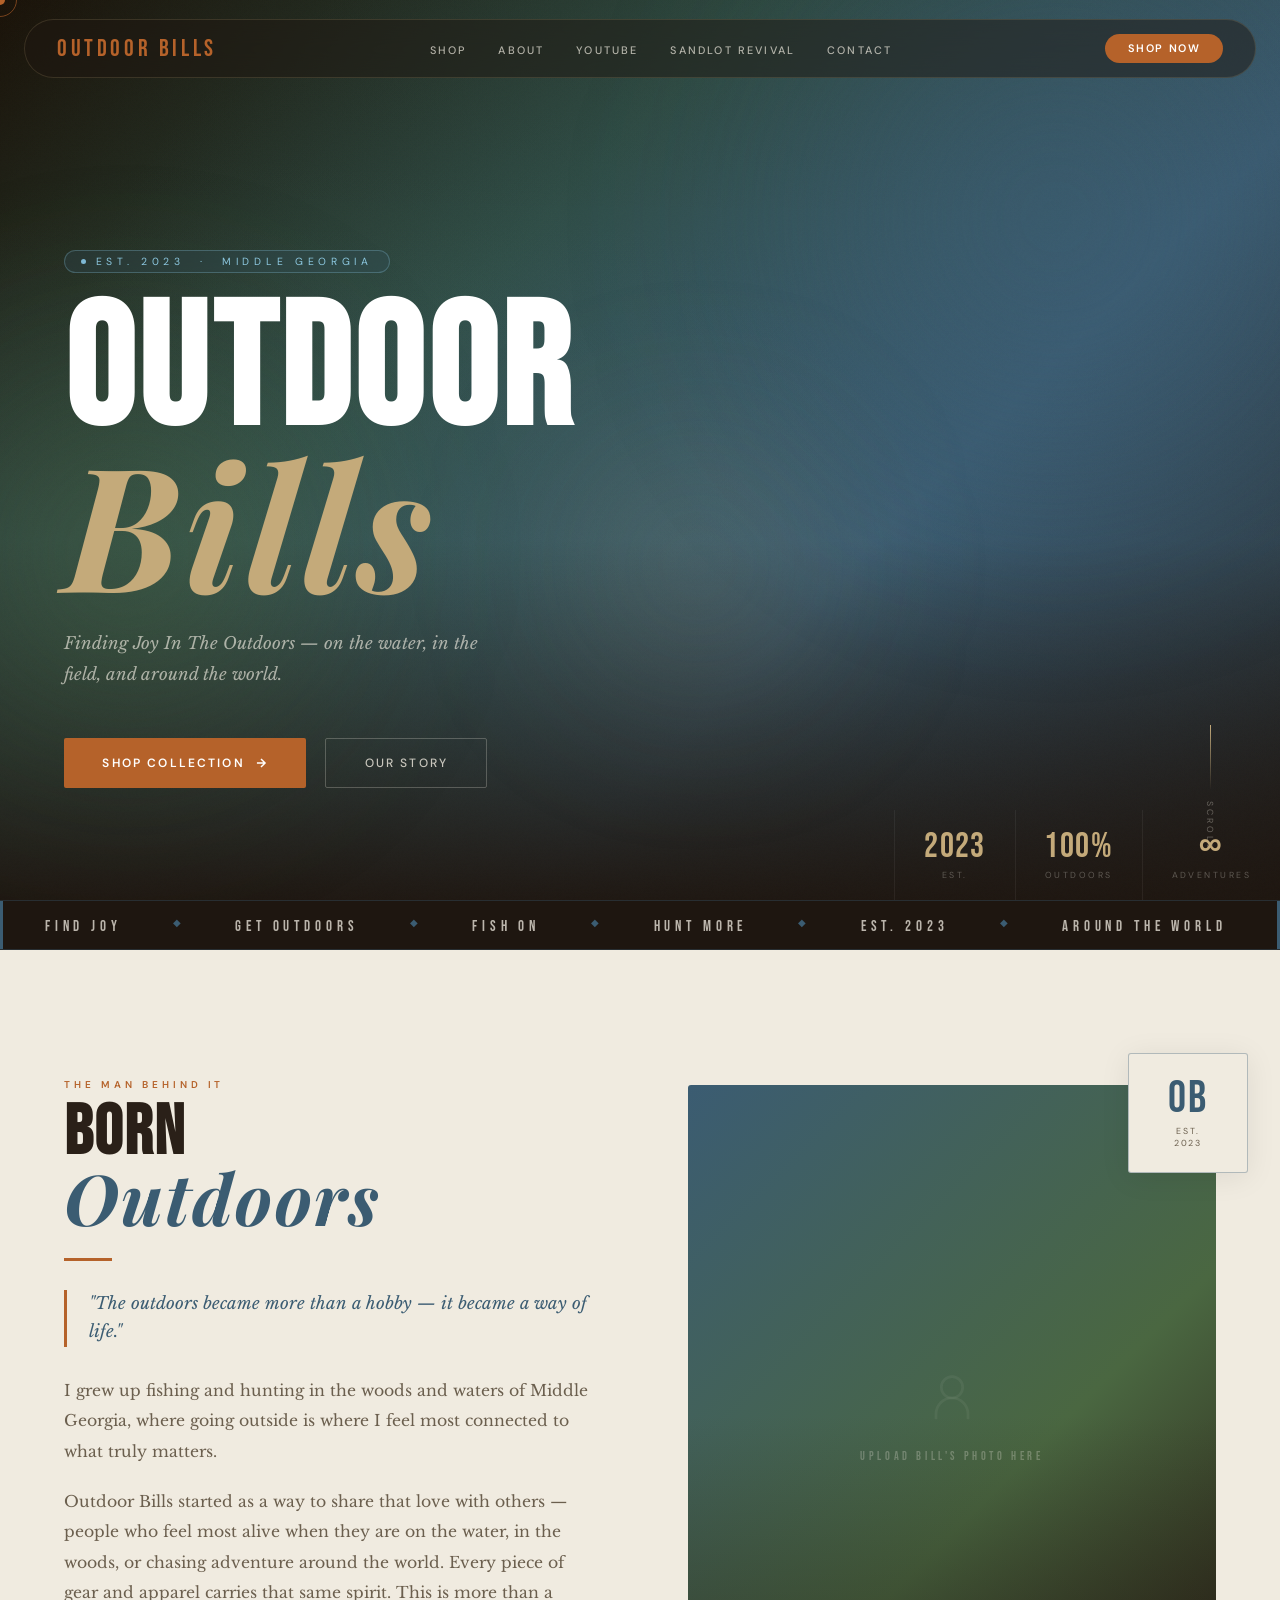
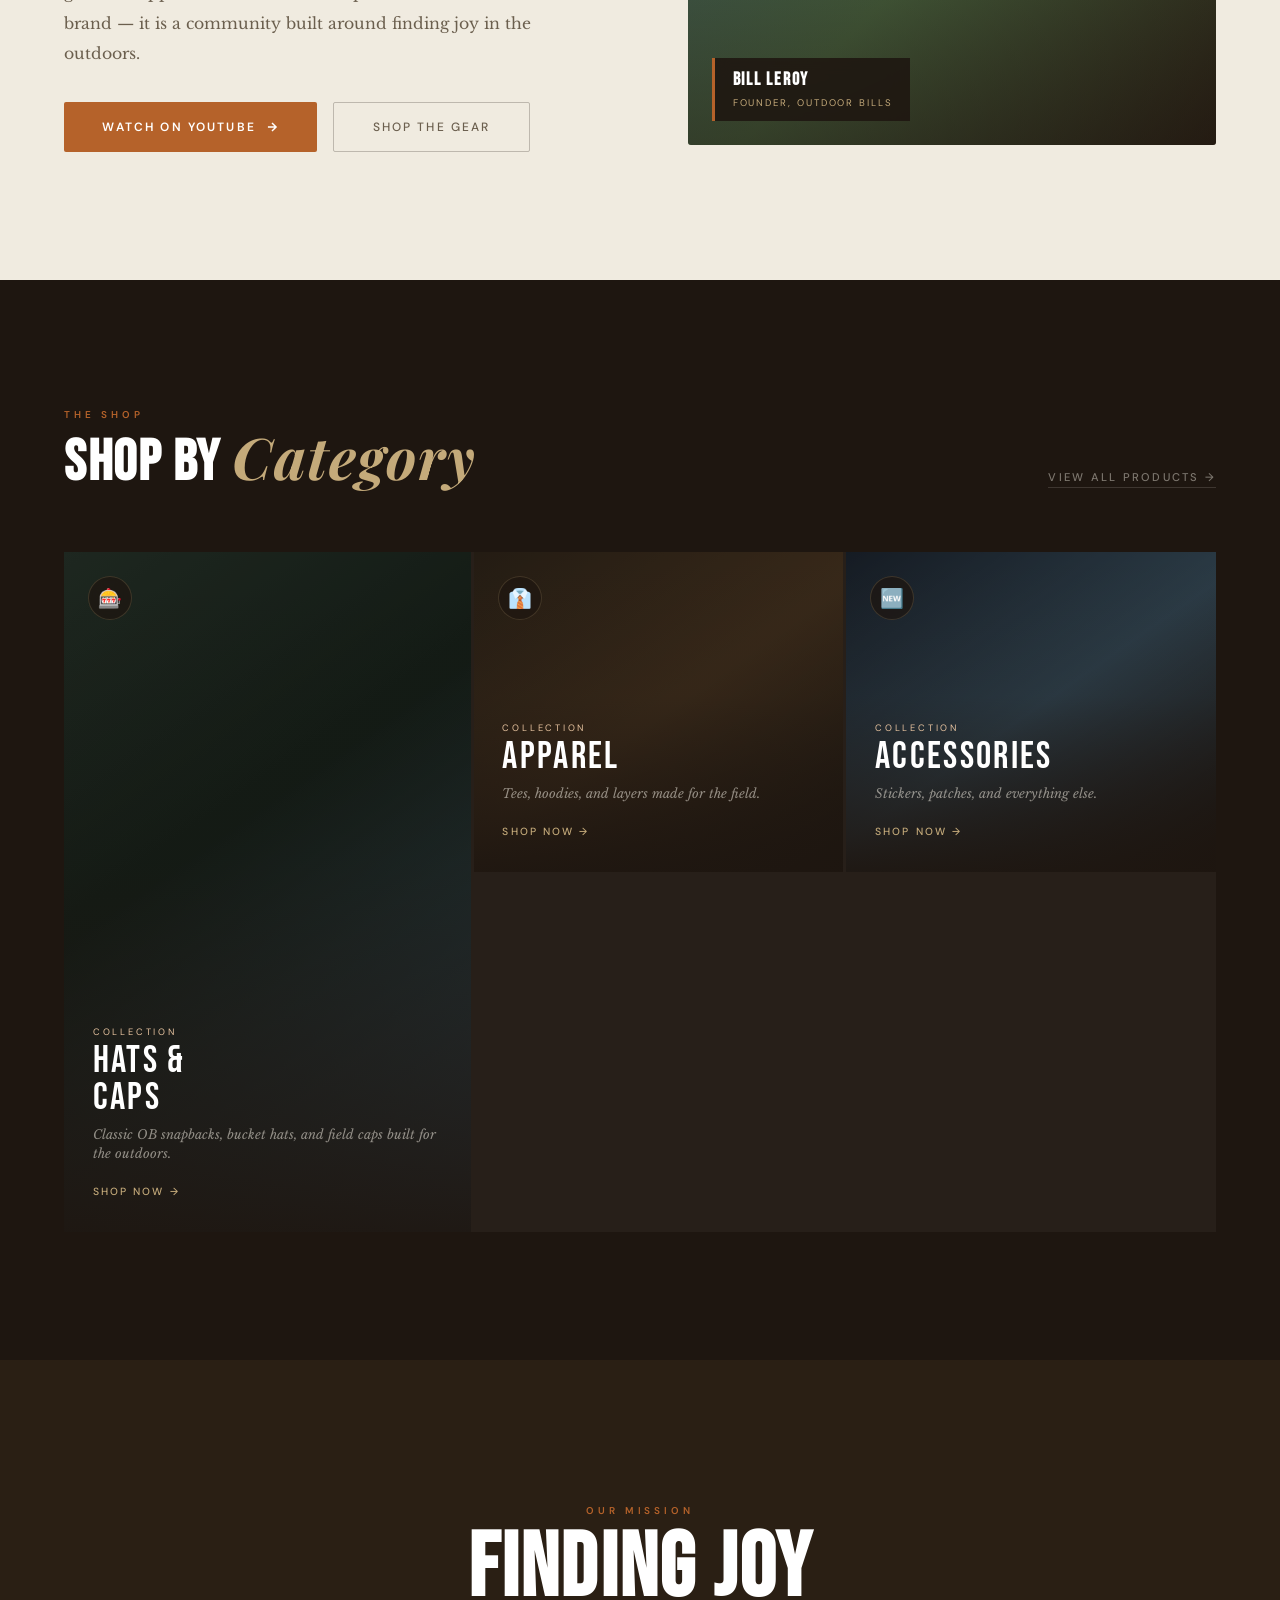
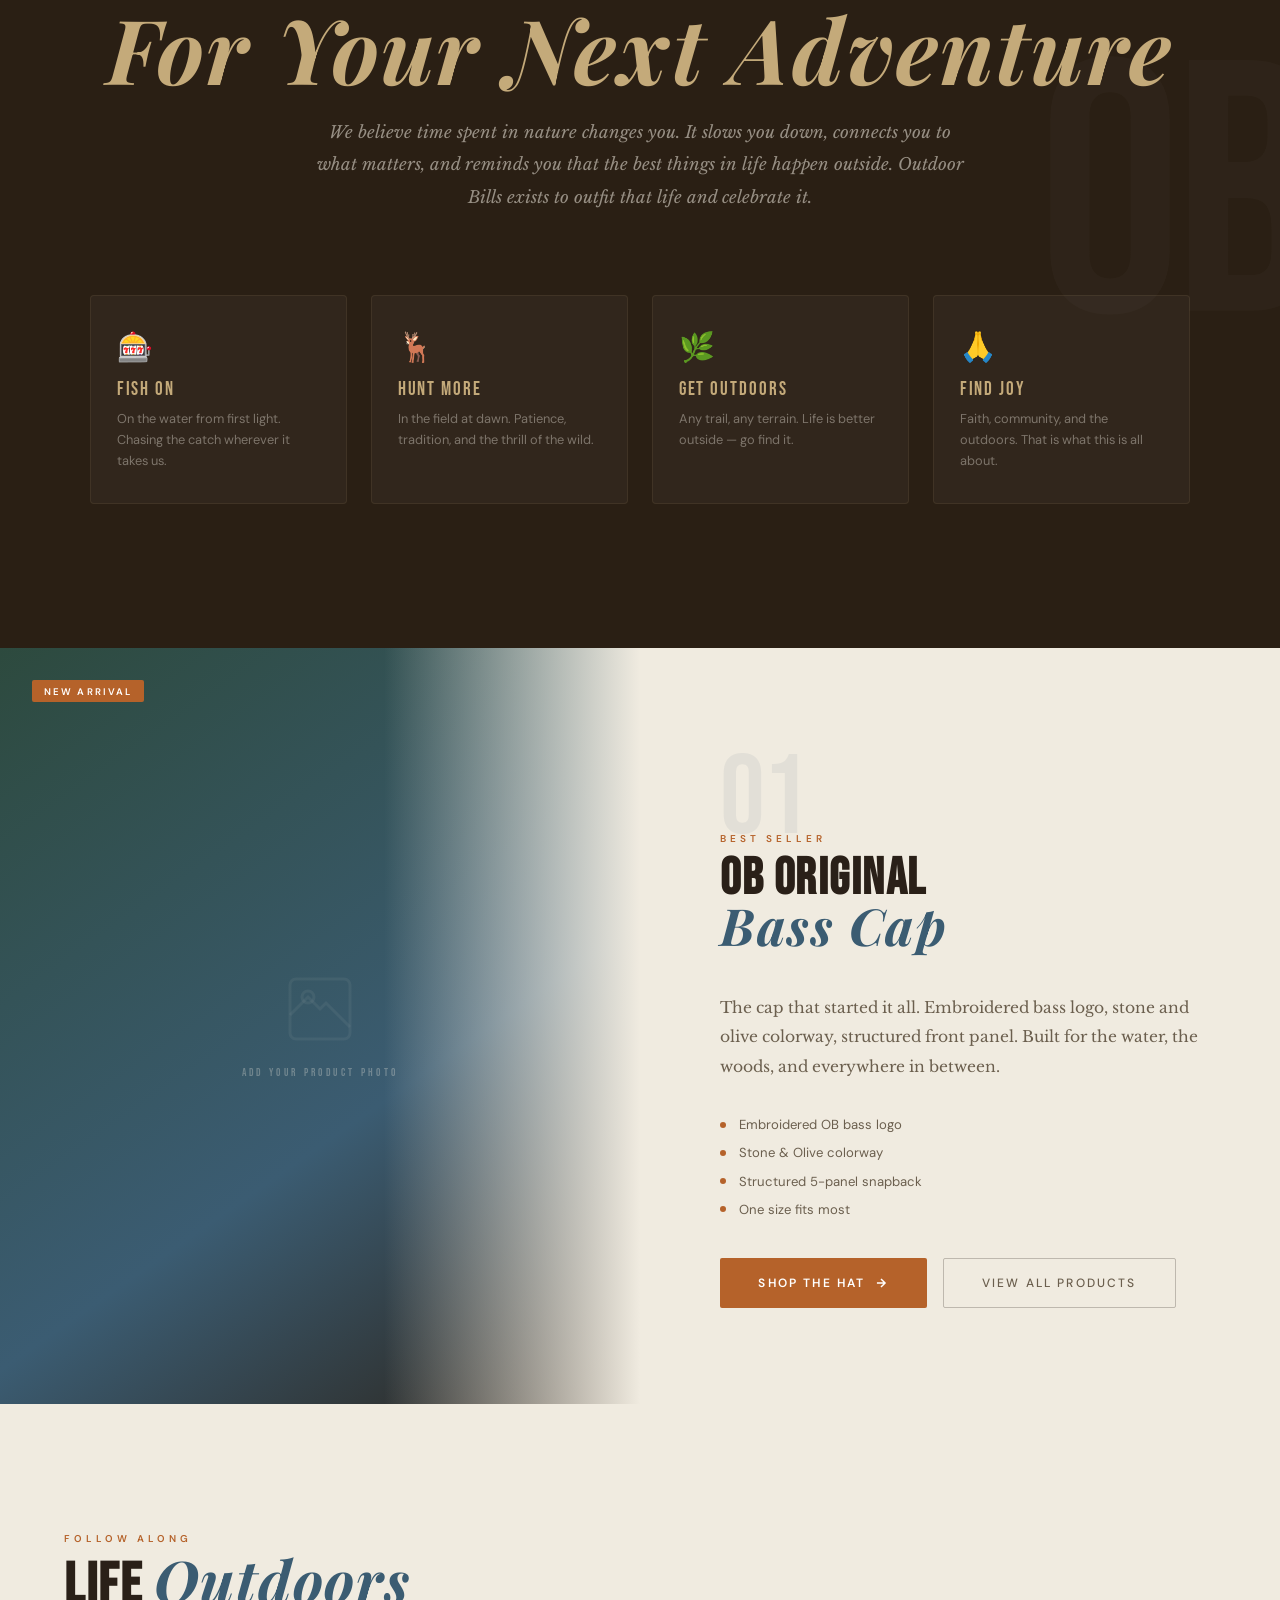
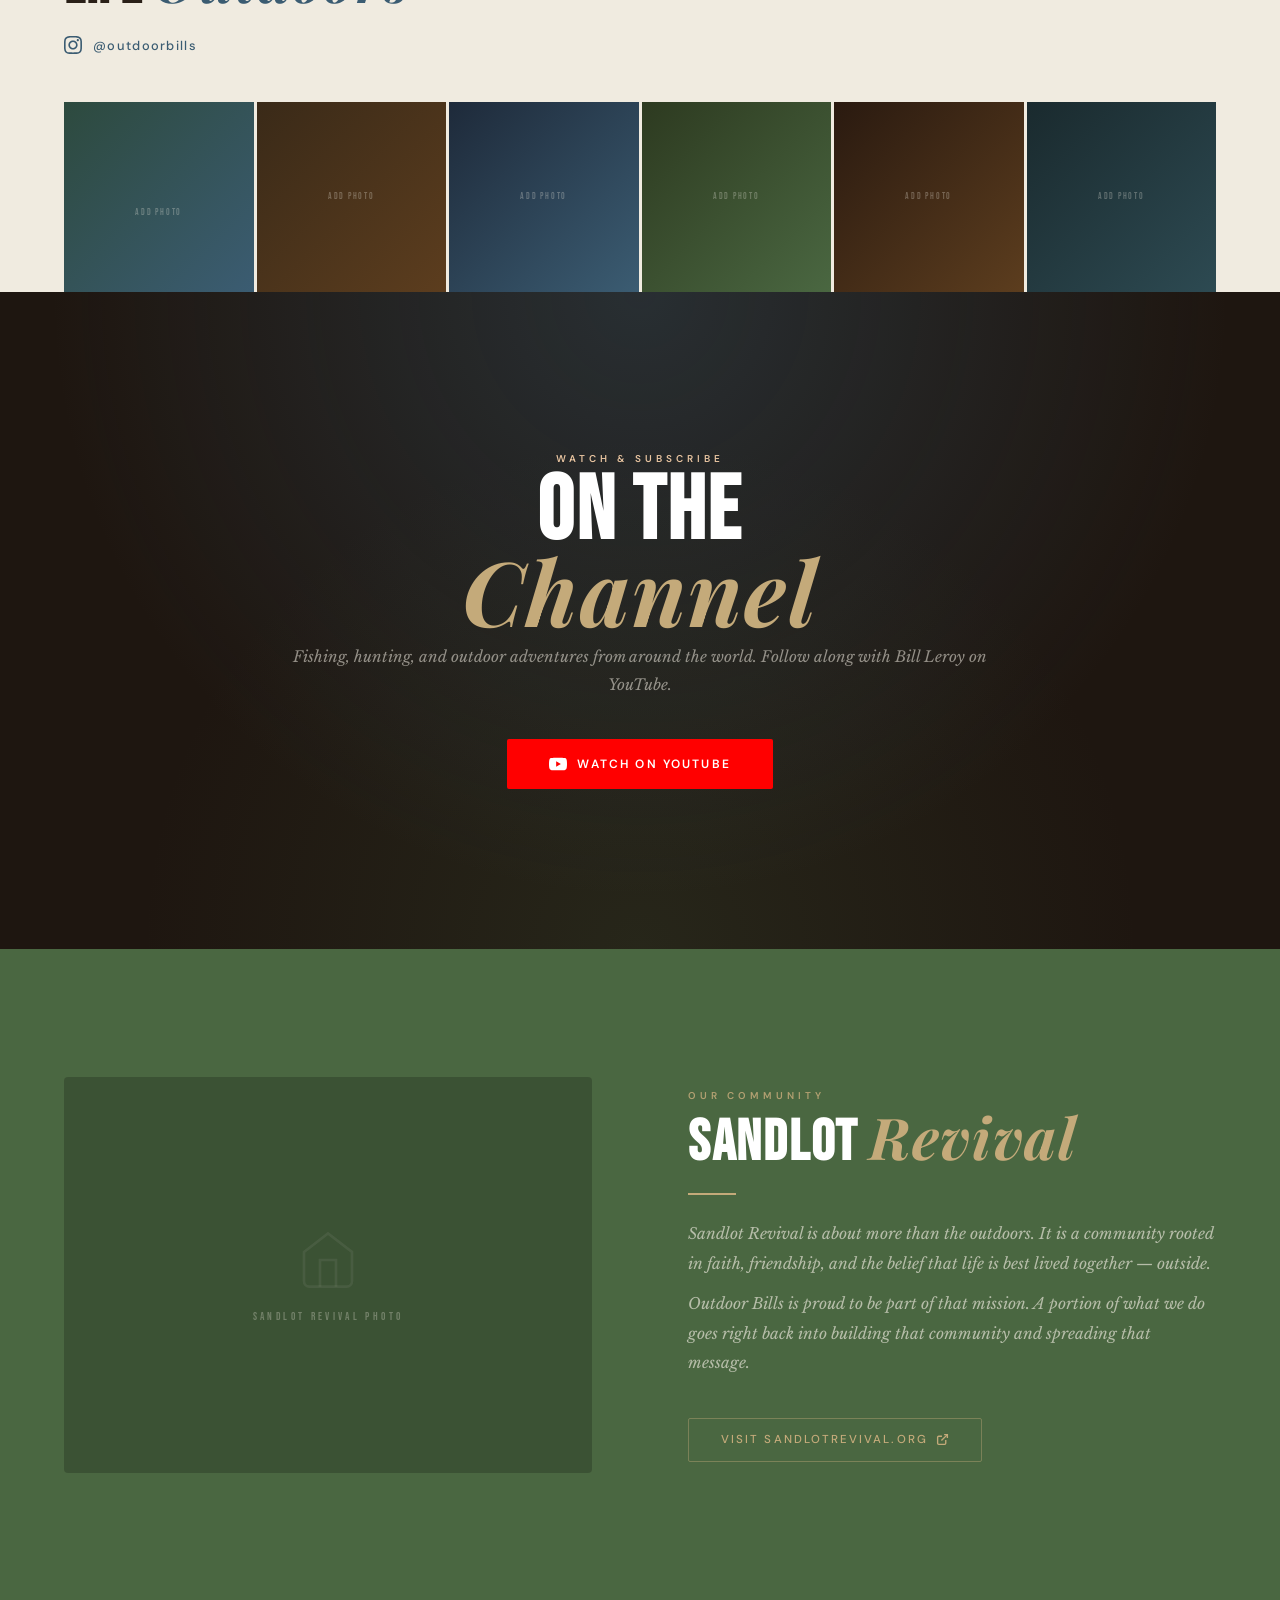
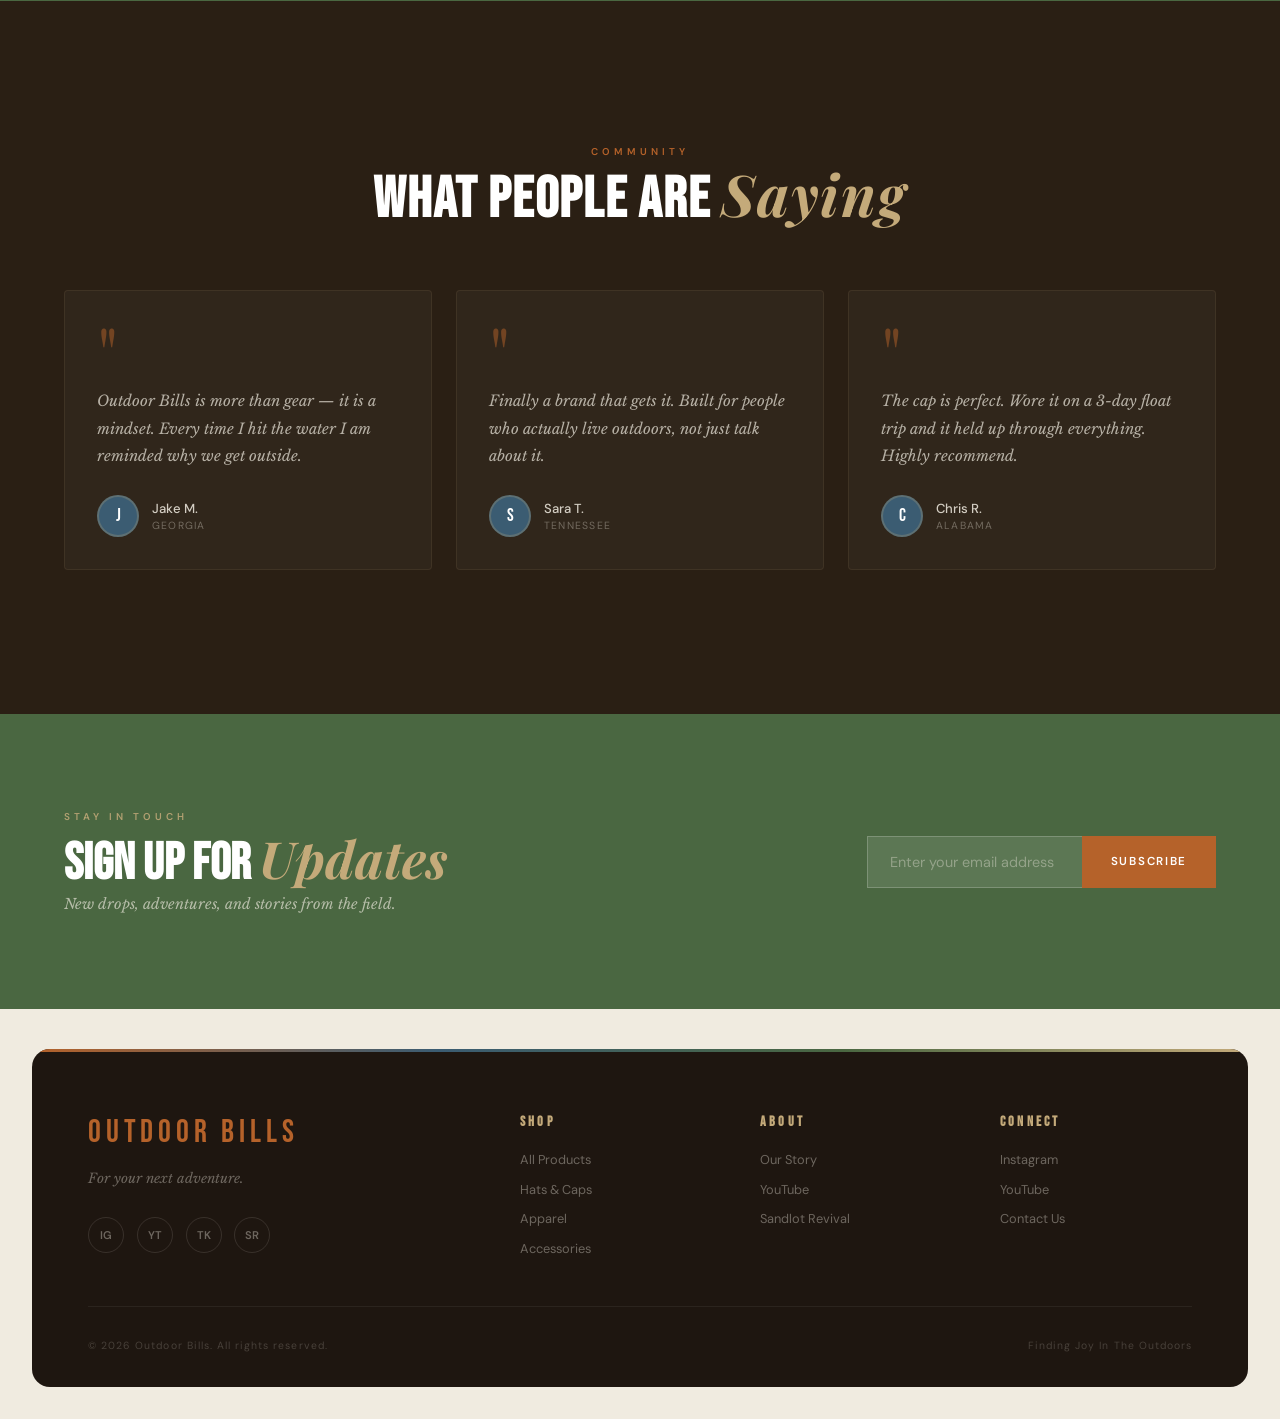
==== index.html @ 8efc4342 "Add files via upload" ====
<!DOCTYPE html>
<html lang="en">
<head>
  <meta charset="UTF-8"/>
  <meta name="viewport" content="width=device-width, initial-scale=1.0"/>
  <title>Outdoor Bills — Find Joy In The Outdoors</title>
  <meta name="description" content="Outdoor Bills — Apparel and gear for people who actually go outside. Fish On. Hunt More. Find Joy. Est. 2023."/>
  <link rel="preconnect" href="https://fonts.googleapis.com"/>
  <link rel="preconnect" href="https://fonts.gstatic.com" crossorigin/>
  <link href="https://fonts.googleapis.com/css2?family=Bebas+Neue&family=Playfair+Display:ital,wght@0,400;0,700;1,400;1,700&family=Libre+Baskerville:ital,wght@0,400;1,400&family=DM+Sans:opsz,wght@9..40,300;9..40,400;9..40,500;9..40,600&display=swap" rel="stylesheet"/>
  <style>

/* ================================================================
   VARIABLES
================================================================ */
:root {
  --river:  #3B5C72;
  --sky:    #7EB8D4;
  --moss:   #4A6741;
  --khaki:  #C4AA7A;
  --earth:  #1E1610;
  --earth2: #2A1F14;
  --cream:  #F0EBE0;
  --card:   #FAFAF6;
  --sienna: #B5622A;
  --text:   #2A2018;
  --muted:  #6B5F4E;
  --border: #DDD5C6;
  --peach:  #E8C4A0;
}

/* ================================================================
   RESET & BASE
================================================================ */
*, *::before, *::after { box-sizing: border-box; margin: 0; padding: 0; }
html { scroll-behavior: smooth; font-size: 16px; }
body { font-family: 'DM Sans', sans-serif; background: var(--earth); color: var(--cream); overflow-x: hidden; }
a { text-decoration: none; color: inherit; }
img { max-width: 100%; display: block; }

/* ================================================================
   CUSTOM CURSOR
================================================================ */
*, *::before, *::after { cursor: none !important; }
#cursor {
  width: 10px; height: 10px;
  background: var(--sienna);
  border-radius: 50%;
  position: fixed; pointer-events: none; z-index: 9999;
  transform: translate(-50%,-50%);
  transition: width .2s, height .2s, background .2s, transform .15s;
}
#cursor-ring {
  width: 34px; height: 34px;
  border: 1.5px solid rgba(181,98,42,0.6);
  border-radius: 50%;
  position: fixed; pointer-events: none; z-index: 9998;
  transform: translate(-50%,-50%);
  transition: width .35s, height .35s, opacity .3s;
}
body.hovering #cursor { width: 18px; height: 18px; background: var(--khaki); transform: translate(-50%,-50%) scale(1); }
body.hovering #cursor-ring { width: 52px; height: 52px; opacity: 0.3; }

/* ================================================================
   SCROLL REVEAL
================================================================ */
.reveal { opacity: 0; transform: translateY(36px); transition: opacity 0.8s ease, transform 0.8s ease; }
.reveal.visible { opacity: 1; transform: translateY(0); }
.reveal-left { opacity: 0; transform: translateX(-40px); transition: opacity 0.8s ease, transform 0.8s ease; }
.reveal-left.visible { opacity: 1; transform: translateX(0); }
.reveal-right { opacity: 0; transform: translateX(40px); transition: opacity 0.8s ease, transform 0.8s ease; }
.reveal-right.visible { opacity: 1; transform: translateX(0); }
.delay-1 { transition-delay: 0.1s; }
.delay-2 { transition-delay: 0.2s; }
.delay-3 { transition-delay: 0.3s; }
.delay-4 { transition-delay: 0.4s; }
.delay-5 { transition-delay: 0.5s; }

/* ================================================================
   NAV
================================================================ */
nav {
  position: fixed; top: 1.2rem; left: 50%; transform: translateX(-50%);
  width: calc(100% - 3rem); max-width: 1280px;
  display: flex; align-items: center; justify-content: space-between;
  padding: .85rem 2rem;
  background: rgba(30,22,16,.5);
  backdrop-filter: blur(22px); -webkit-backdrop-filter: blur(22px);
  border: 1px solid rgba(196,170,122,.18);
  border-radius: 60px;
  z-index: 500;
  transition: background .4s, box-shadow .4s;
}
nav.solid { background: rgba(30,22,16,.96); box-shadow: 0 8px 40px rgba(0,0,0,.35); }
.nav-brand {
  font-family: 'Bebas Neue', sans-serif;
  font-size: 1.5rem; letter-spacing: .15em;
  color: var(--sienna);
  transition: color .2s;
}
.nav-brand:hover { color: var(--khaki); }
.nav-links { display: flex; gap: 2rem; list-style: none; }
.nav-links a {
  font-size: .68rem; letter-spacing: .2em; text-transform: uppercase; font-weight: 500;
  color: rgba(240,235,224,.7); transition: color .2s;
}
.nav-links a:hover { color: var(--khaki); }
.nav-shop {
  font-size: .68rem; letter-spacing: .15em; text-transform: uppercase; font-weight: 600;
  color: #fff; background: var(--sienna);
  padding: .48rem 1.4rem; border-radius: 30px;
  transition: background .2s, transform .2s;
}
.nav-shop:hover { background: #9a4e1e; transform: scale(1.04); }
.nav-mobile-toggle { display: none; flex-direction: column; gap: 5px; background: none; border: none; padding: 4px; }
.nav-mobile-toggle span { display: block; width: 22px; height: 2px; background: var(--cream); border-radius: 2px; transition: .3s; }

/* ================================================================
   HERO — CINEMATIC FULLSCREEN
================================================================ */
.hero {
  position: relative; height: 100vh; min-height: 700px;
  display: grid; align-items: end;
  overflow: hidden;
}
.hero-bg {
  position: absolute; inset: 0;
  background:
    linear-gradient(180deg, rgba(30,22,16,.08) 0%, rgba(30,22,16,0) 25%, rgba(59,92,114,.22) 60%, rgba(30,22,16,.97) 100%),
    radial-gradient(ellipse at 70% 40%, rgba(59,92,114,.35) 0%, transparent 65%),
    radial-gradient(ellipse at 20% 80%, rgba(74,103,65,.25) 0%, transparent 55%),
    linear-gradient(135deg, #1a1208 0%, #2d4a3e 35%, #3B5C72 65%, #1E1610 100%);
}
/* Animated atmosphere */
.hero-orb {
  position: absolute; border-radius: 50%; filter: blur(90px); opacity: 0; pointer-events: none;
  animation: orbFloat 14s ease-in-out infinite alternate;
}
.hero-orb-1 { width: 55vw; height: 55vw; background: radial-gradient(circle, rgba(59,92,114,.6), transparent 70%); top: -15%; right: -10%; animation-delay: 0s; animation: orbFloat 14s ease-in-out infinite alternate, orbFadeIn 2s .5s forwards; }
.hero-orb-2 { width: 40vw; height: 40vw; background: radial-gradient(circle, rgba(74,103,65,.45), transparent 70%); bottom: 10%; left: -10%; animation-delay: -5s; animation: orbFloat 18s ease-in-out infinite alternate-reverse, orbFadeIn 2s 1s forwards; }
.hero-orb-3 { width: 25vw; height: 25vw; background: radial-gradient(circle, rgba(196,170,122,.25), transparent 70%); top: 45%; left: 42%; animation-delay: -9s; animation: orbFloat 10s ease-in-out infinite alternate, orbFadeIn 2s 1.5s forwards; }
@keyframes orbFadeIn { to { opacity: 1; } }
@keyframes orbFloat { from { transform: translate(0,0) scale(1); } to { transform: translate(30px, 25px) scale(1.08); } }

/* grain texture */
.hero-grain {
  position: absolute; inset: 0; pointer-events: none; z-index: 1;
  background-image: url("data:image/svg+xml,%3Csvg viewBox='0 0 512 512' xmlns='http://www.w3.org/2000/svg'%3E%3Cfilter id='n'%3E%3CfeTurbulence type='fractalNoise' baseFrequency='.8' numOctaves='4' stitchTiles='stitch'/%3E%3C/filter%3E%3Crect width='100%25' height='100%25' filter='url(%23n)' opacity='.045'/%3E%3C/svg%3E");
  opacity: .5; mix-blend-mode: overlay;
}

.hero-content { position: relative; z-index: 2; padding: 0 5vw 7rem; max-width: 1100px; }

.hero-badge {
  display: inline-flex; align-items: center; gap: .6rem;
  font-size: .65rem; letter-spacing: .45em; text-transform: uppercase;
  color: #8DC8E0;
  padding: .25rem 1rem;
  border: 1px solid rgba(141,200,224,.28);
  border-radius: 30px;
  background: rgba(59,92,114,.2);
  backdrop-filter: blur(8px);
  margin-bottom: 1.6rem;
  opacity: 0; animation: slideUp .8s .3s forwards;
}
.hero-badge-dot { width: 5px; height: 5px; background: var(--sky); border-radius: 50%; animation: blink 2s infinite; }
@keyframes blink { 0%,100%{opacity:1;} 50%{opacity:.2;} }

.hero-headline {
  font-family: 'Bebas Neue', sans-serif;
  font-size: clamp(5.5rem, 13.5vw, 14rem);
  line-height: .86; letter-spacing: .025em;
  color: #fff;
  margin-bottom: 2rem;
  opacity: 0; animation: slideUp 1s .5s forwards;
}
.hero-headline .line-italic {
  font-family: 'Playfair Display', serif;
  font-style: italic;
  color: var(--khaki);
  display: block;
}

.hero-sub {
  font-family: 'Libre Baskerville', serif;
  font-style: italic; font-size: 1.05rem; line-height: 1.85;
  color: rgba(240,235,224,.65);
  max-width: 440px;
  margin-bottom: 3rem;
  opacity: 0; animation: slideUp 1s .7s forwards;
}

.hero-ctas {
  display: flex; gap: 1.2rem; flex-wrap: wrap;
  opacity: 0; animation: slideUp 1s .9s forwards;
}
.cta-primary {
  display: inline-flex; align-items: center; gap: .55rem;
  padding: 1rem 2.4rem;
  background: var(--sienna); color: #fff;
  font-size: .75rem; font-weight: 600; letter-spacing: .18em; text-transform: uppercase;
  border-radius: 2px;
  transition: background .2s, transform .25s, box-shadow .25s;
}
.cta-primary:hover { background: #9a4e1e; transform: translateY(-3px); box-shadow: 0 16px 48px rgba(181,98,42,.4); }
.cta-primary svg { transition: transform .2s; }
.cta-primary:hover svg { transform: translateX(4px); }
.cta-ghost {
  display: inline-flex; align-items: center; gap: .55rem;
  padding: 1rem 2.4rem;
  border: 1.5px solid rgba(240,235,224,.25); color: rgba(240,235,224,.8);
  font-size: .75rem; font-weight: 500; letter-spacing: .18em; text-transform: uppercase;
  border-radius: 2px;
  transition: border-color .2s, color .2s, transform .25s;
}
.cta-ghost:hover { border-color: var(--khaki); color: var(--khaki); transform: translateY(-3px); }

/* scroll cue */
.hero-scroll-cue {
  position: absolute; right: 5vw; bottom: 3rem; z-index: 2;
  display: flex; flex-direction: column; align-items: center; gap: .65rem;
  opacity: 0; animation: fadeIn 1s 1.8s forwards;
}
.hero-scroll-cue span {
  font-size: .55rem; letter-spacing: .35em; text-transform: uppercase;
  color: rgba(240,235,224,.35); writing-mode: vertical-rl;
}
.scroll-bar { width: 1px; height: 65px; background: linear-gradient(to bottom, var(--khaki), transparent); animation: scrollPulse 2.5s ease-in-out infinite; }
@keyframes scrollPulse { 0%,100%{opacity:.25;} 50%{opacity:1;} }

/* hero corner stats */
.hero-stats {
  position: absolute; right: 0; bottom: 0; z-index: 2;
  display: flex;
  opacity: 0; animation: fadeIn 1s 1.4s forwards;
}
.hero-stat {
  padding: 1.2rem 1.8rem;
  border-left: 1px solid rgba(255,255,255,.06);
  text-align: center;
}
.hero-stat-n {
  font-family: 'Bebas Neue', sans-serif; font-size: 2.2rem; letter-spacing: .04em;
  color: var(--khaki); display: block; line-height: 1;
}
.hero-stat-l {
  font-size: .55rem; letter-spacing: .28em; text-transform: uppercase;
  color: rgba(240,235,224,.3); display: block; margin-top: .3rem;
}

@keyframes slideUp { from{opacity:0;transform:translateY(32px)} to{opacity:1;transform:translateY(0)} }
@keyframes fadeIn  { from{opacity:0} to{opacity:1} }

/* ================================================================
   MARQUEE
================================================================ */
.marquee-strip {
  background: var(--earth); overflow: hidden; white-space: nowrap;
  border-top: 1px solid rgba(59,92,114,.35);
  border-bottom: 1px solid rgba(59,92,114,.35);
  padding: .85rem 0;
  position: relative;
}
.marquee-strip::before, .marquee-strip::after {
  content: ''; position: absolute; top: 0; bottom: 0; width: 3px; z-index: 2;
  background: var(--river);
  animation: borderPulse 3s ease-in-out infinite;
}
.marquee-strip::before { left: 0; }
.marquee-strip::after  { right: 0; }
@keyframes borderPulse { 0%,100%{opacity:.4;} 50%{opacity:1;} }
.marquee-track { display: inline-flex; animation: marquee 22s linear infinite; }
.marquee-track span { font-family: 'Bebas Neue', sans-serif; font-size: .95rem; letter-spacing: .32em; color: rgba(240,235,224,.75); padding: 0 2.8rem; text-transform: uppercase; }
.marquee-gem { color: var(--river) !important; font-size: .6rem !important; padding: 0 .4rem !important; vertical-align: middle; }
@keyframes marquee { from{transform:translateX(0)} to{transform:translateX(-50%)} }

/* ================================================================
   INTRO / SPLIT STATEMENT
================================================================ */
.statement { background: var(--cream); padding: 8rem 5vw; display: grid; grid-template-columns: 1fr 1fr; gap: 6rem; align-items: center; }
.statement-left { position: relative; }
.statement-overline {
  font-size: .62rem; letter-spacing: .4em; text-transform: uppercase; font-weight: 600;
  color: var(--sienna); display: block; margin-bottom: .7rem;
}
.statement-heading {
  font-family: 'Bebas Neue', sans-serif;
  font-size: clamp(3rem, 5.5vw, 6rem);
  line-height: .9; letter-spacing: .03em;
  color: var(--text);
}
.statement-heading em {
  font-family: 'Playfair Display', serif; font-style: italic;
  color: var(--river); display: block;
}
.statement-bar { width: 48px; height: 3px; background: var(--sienna); margin: 1.8rem 0; }
.statement-body {
  font-family: 'Libre Baskerville', serif; font-size: .98rem; line-height: 1.95;
  color: var(--muted); margin-bottom: 1.2rem;
}
.statement-quote {
  border-left: 3px solid var(--sienna); padding-left: 1.4rem;
  font-family: 'Libre Baskerville', serif; font-style: italic;
  font-size: 1.05rem; color: var(--river); line-height: 1.7;
  margin: 1.8rem 0;
}
.statement-right { position: relative; }
.statement-img-frame {
  position: relative; aspect-ratio: 4/5; border-radius: 3px; overflow: hidden;
  background: linear-gradient(135deg, var(--river) 0%, var(--moss) 60%, var(--earth2) 100%);
}
.statement-img-frame::after {
  content: ''; position: absolute; inset: 0;
  background: linear-gradient(to top, rgba(30,22,16,.5), transparent 50%);
}
.statement-img-placeholder {
  width: 100%; height: 100%; display: flex; flex-direction: column;
  align-items: center; justify-content: center; gap: 1.2rem;
}
.statement-img-placeholder svg { opacity: .25; }
.statement-img-placeholder p { font-family: 'Bebas Neue', sans-serif; font-size: .75rem; letter-spacing: .3em; color: rgba(240,235,224,.3); text-transform: uppercase; }
.statement-img-tag {
  position: absolute; bottom: 1.5rem; left: 1.5rem; z-index: 2;
  background: rgba(30,22,16,.88); backdrop-filter: blur(8px);
  padding: .65rem 1.1rem; border-left: 3px solid var(--sienna);
}
.statement-img-tag strong { font-family: 'Bebas Neue', sans-serif; font-size: 1.1rem; letter-spacing: .1em; color: #fff; display: block; }
.statement-img-tag span { font-size: .6rem; letter-spacing: .2em; text-transform: uppercase; color: var(--khaki); }
/* floating accent box */
.statement-accent {
  position: absolute; top: -2rem; right: -2rem;
  width: 120px; height: 120px;
  border: 1.5px solid rgba(59,92,114,.35);
  border-radius: 3px;
  display: flex; flex-direction: column; align-items: center; justify-content: center;
  background: var(--cream);
  box-shadow: 0 4px 30px rgba(0,0,0,.08);
  z-index: 3;
}
.statement-accent-n { font-family: 'Bebas Neue', sans-serif; font-size: 2.8rem; letter-spacing: .05em; color: var(--river); line-height: 1; }
.statement-accent-l { font-size: .55rem; letter-spacing: .22em; text-transform: uppercase; color: var(--muted); text-align: center; margin-top: .2rem; }

/* ================================================================
   CATEGORY GRID — FULL BLEED
================================================================ */
.categories { background: var(--earth); padding: 8rem 5vw; }
.section-header { margin-bottom: 4rem; }
.section-header-top { display: flex; align-items: flex-end; justify-content: space-between; flex-wrap: wrap; gap: 1.5rem; }
.section-eyebrow { font-size: .62rem; letter-spacing: .4em; text-transform: uppercase; font-weight: 600; color: var(--sienna); display: block; margin-bottom: .6rem; }
.section-title { font-family: 'Bebas Neue', sans-serif; font-size: clamp(2.5rem, 4.5vw, 5rem); line-height: .9; letter-spacing: .03em; color: #fff; }
.section-title em { font-family: 'Playfair Display', serif; font-style: italic; color: var(--khaki); }
.link-all { font-size: .7rem; letter-spacing: .2em; text-transform: uppercase; font-weight: 500; color: rgba(240,235,224,.45); border-bottom: 1px solid rgba(240,235,224,.15); padding-bottom: .2rem; transition: color .2s, border-color .2s; }
.link-all:hover { color: var(--khaki); border-color: var(--khaki); }

.cat-grid { display: grid; grid-template-columns: 1.1fr 1fr 1fr; grid-template-rows: auto auto; gap: 3px; background: rgba(255,255,255,.04); }
.cat-card {
  position: relative; overflow: hidden; text-decoration: none; display: block;
  background: var(--earth2);
}
.cat-card-lg { grid-row: span 2; min-height: 680px; }
.cat-card-sm { min-height: 320px; }
.cat-card-bg {
  position: absolute; inset: 0; background-size: cover; background-position: center;
  transition: transform .65s ease, filter .5s;
  filter: saturate(.75) brightness(.65);
}
.cat-card:hover .cat-card-bg { transform: scale(1.06); filter: saturate(.95) brightness(.7); }
/* gradient placeholders for cat cards */
.cat-bg-1 { background: linear-gradient(145deg, #2a3d2e 0%, #1a2a1e 40%, #3B5C72 100%); }
.cat-bg-2 { background: linear-gradient(145deg, #3a2a18 0%, #5c3d1e 50%, #2A1F14 100%); }
.cat-bg-3 { background: linear-gradient(145deg, #1e2a3a 0%, #3B5C72 50%, #2a1a10 100%); }

.cat-card-overlay {
  position: absolute; inset: 0;
  background: linear-gradient(to top, rgba(30,22,16,.92) 0%, rgba(30,22,16,.1) 55%, transparent 100%);
}
.cat-card-body {
  position: absolute; bottom: 0; left: 0; right: 0;
  padding: 2rem 1.8rem;
}
.cat-card-tag {
  font-size: .58rem; letter-spacing: .3em; text-transform: uppercase;
  color: var(--peach); display: block; margin-bottom: .3rem;
}
.cat-card-name {
  font-family: 'Bebas Neue', sans-serif; font-size: 2.4rem; letter-spacing: .06em;
  color: #fff; line-height: .95; margin-bottom: .55rem;
  transition: color .2s;
}
.cat-card:hover .cat-card-name { color: var(--khaki); }
.cat-card-desc {
  font-family: 'Libre Baskerville', serif; font-style: italic;
  font-size: .8rem; color: rgba(240,235,224,.55); line-height: 1.5; margin-bottom: 1rem;
}
.cat-card-link {
  display: inline-flex; align-items: center; gap: .4rem;
  font-size: .65rem; letter-spacing: .2em; text-transform: uppercase; font-weight: 500;
  color: var(--khaki);
  transition: gap .2s;
}
.cat-card:hover .cat-card-link { gap: .7rem; }
/* cat icon placeholders */
.cat-icon {
  position: absolute; top: 1.5rem; left: 1.5rem; z-index: 2;
  width: 44px; height: 44px;
  background: rgba(30,22,16,.7); backdrop-filter: blur(8px);
  border-radius: 50%; border: 1px solid rgba(196,170,122,.2);
  display: flex; align-items: center; justify-content: center;
  font-size: 1.2rem;
}

/* ================================================================
   MISSION — DARK EDITORIAL
================================================================ */
.mission { background: var(--earth2); padding: 9rem 5vw; position: relative; overflow: hidden; }
.mission::before {
  content: 'OB'; position: absolute; right: -2rem; top: 50%; transform: translateY(-50%);
  font-family: 'Bebas Neue', sans-serif; font-size: 28vw; letter-spacing: -.02em;
  color: rgba(255,255,255,.018); line-height: 1; pointer-events: none; z-index: 0;
}
.mission-inner { position: relative; z-index: 1; max-width: 1100px; margin: 0 auto; text-align: center; }
.mission-headline {
  font-family: 'Bebas Neue', sans-serif;
  font-size: clamp(3.5rem, 7vw, 8rem);
  line-height: .88; letter-spacing: .025em;
  color: #fff; margin: .8rem 0 1.8rem;
}
.mission-headline em { font-family: 'Playfair Display', serif; font-style: italic; color: var(--khaki); display: block; }
.mission-body {
  font-family: 'Libre Baskerville', serif; font-style: italic;
  font-size: 1.05rem; line-height: 1.95; color: rgba(240,235,224,.55);
  max-width: 660px; margin: 0 auto 5rem;
}
.pillars { display: grid; grid-template-columns: repeat(4,1fr); gap: 1.5rem; margin-top: 1rem; text-align: left; }
.pillar {
  background: rgba(255,255,255,.035);
  border: 1px solid rgba(196,170,122,.1);
  border-radius: 4px; padding: 2rem 1.6rem;
  transition: border-color .3s, background .3s, transform .3s;
}
.pillar:hover { border-color: rgba(196,170,122,.3); background: rgba(255,255,255,.06); transform: translateY(-4px); }
.pillar-icon { font-size: 1.8rem; display: block; margin-bottom: .75rem; }
.pillar-title { font-family: 'Bebas Neue', sans-serif; font-size: 1.2rem; letter-spacing: .1em; color: var(--khaki); margin-bottom: .45rem; }
.pillar-body { font-family: 'DM Sans', sans-serif; font-size: .8rem; color: rgba(240,235,224,.4); line-height: 1.65; }

/* ================================================================
   PRODUCT FEATURE — ASYMMETRIC
================================================================ */
.feature { background: var(--cream); overflow: hidden; }
.feature-inner { display: grid; grid-template-columns: 1fr 1fr; min-height: 80vh; }
.feature-img {
  position: relative; overflow: hidden;
  background: linear-gradient(145deg, #2d4a3e 0%, #3B5C72 60%, #2A1F14 100%);
}
.feature-img-inner {
  width: 100%; height: 100%;
  display: flex; align-items: center; justify-content: center;
}
.feature-img-placeholder { text-align: center; opacity: .3; }
.feature-img-placeholder svg { margin: 0 auto 1rem; }
.feature-img-placeholder p { font-family: 'Bebas Neue', sans-serif; letter-spacing: .3em; font-size: .7rem; color: var(--cream); }
.feature-img-overlay { position: absolute; inset: 0; background: linear-gradient(to right, transparent 60%, var(--cream) 100%); }
.feature-img-badge {
  position: absolute; top: 2rem; left: 2rem;
  background: var(--sienna); color: #fff;
  font-size: .6rem; letter-spacing: .22em; text-transform: uppercase; font-weight: 600;
  padding: .28rem .75rem; border-radius: 2px;
}
.feature-text { padding: 6rem 5rem; display: flex; flex-direction: column; justify-content: center; background: var(--cream); }
.feature-num {
  font-family: 'Bebas Neue', sans-serif; font-size: 7rem; letter-spacing: -.02em;
  color: rgba(59,92,114,.08); line-height: 1; margin-bottom: -1.5rem;
}
.feature-title { font-family: 'Bebas Neue', sans-serif; font-size: clamp(2.5rem, 4vw, 4.5rem); line-height: .92; letter-spacing: .03em; color: var(--text); margin-bottom: 1rem; }
.feature-title em { font-family: 'Playfair Display', serif; font-style: italic; color: var(--river); }
.feature-body { font-family: 'Libre Baskerville', serif; font-size: .97rem; line-height: 1.9; color: var(--muted); margin: 1.4rem 0 2.2rem; }
.feature-details { display: flex; flex-direction: column; gap: .7rem; margin-bottom: 2.5rem; }
.feature-detail { display: flex; align-items: center; gap: .8rem; font-size: .82rem; color: var(--muted); }
.feature-detail::before { content: ''; width: 6px; height: 6px; background: var(--sienna); border-radius: 50%; flex-shrink: 0; }

/* ================================================================
   SOCIAL / INSTAGRAM GRID
================================================================ */
.social { background: var(--cream); padding: 8rem 5vw 0; }
.social-grid { display: grid; grid-template-columns: repeat(6,1fr); gap: 3px; margin-top: 3rem; }
.social-cell {
  aspect-ratio: 1; overflow: hidden; position: relative;
  background: var(--border);
  transition: transform .2s;
}
.social-cell-bg { width: 100%; height: 100%; background-size: cover; background-position: center; filter: saturate(.7); transition: filter .35s, transform .45s; }
.social-cell:hover .social-cell-bg { filter: saturate(1.05); transform: scale(1.07); }
.social-cell-ov {
  position: absolute; inset: 0;
  background: rgba(59,92,114,.45);
  display: flex; align-items: center; justify-content: center;
  opacity: 0; transition: opacity .3s;
}
.social-cell:hover .social-cell-ov { opacity: 1; }
.social-cell-placeholder { width: 100%; height: 100%; background: var(--border); display: flex; align-items: center; justify-content: center; font-family: 'Bebas Neue', sans-serif; font-size: .6rem; letter-spacing: .2em; color: var(--muted); flex-direction: column; gap: .4rem; }
.social-handle { display: flex; align-items: center; gap: .7rem; margin-top: 1.5rem; }
.social-handle a { font-size: .8rem; letter-spacing: .1em; color: var(--river); font-weight: 500; transition: color .2s; }
.social-handle a:hover { color: var(--sienna); }

/* ================================================================
   YOUTUBE — CINEMATIC DARK
================================================================ */
.youtube-section {
  background: var(--earth); position: relative;
  padding: 10rem 5vw; overflow: hidden;
  display: flex; align-items: center; justify-content: center; text-align: center;
  min-height: 60vh;
}
.youtube-section::before {
  content: ''; position: absolute; inset: 0;
  background:
    radial-gradient(ellipse at 50% 0%, rgba(59,92,114,.35) 0%, transparent 65%),
    radial-gradient(ellipse at 50% 100%, rgba(74,103,65,.2) 0%, transparent 55%);
}
.youtube-inner { position: relative; z-index: 1; max-width: 700px; }
.youtube-inner .section-eyebrow { color: var(--peach); margin-bottom: .5rem; }
.youtube-title {
  font-family: 'Bebas Neue', sans-serif;
  font-size: clamp(3rem, 7vw, 7.5rem);
  line-height: .88; letter-spacing: .025em; color: #fff; margin: .5rem 0 .8rem;
}
.youtube-title em { font-family: 'Playfair Display', serif; font-style: italic; color: var(--khaki); display: block; }
.youtube-sub { font-family: 'Libre Baskerville', serif; font-style: italic; color: rgba(240,235,224,.55); font-size: .95rem; line-height: 1.85; margin-bottom: 2.5rem; }
.youtube-btn {
  display: inline-flex; align-items: center; gap: .65rem;
  padding: 1rem 2.6rem;
  background: #FF0000; color: #fff;
  font-size: .75rem; font-weight: 600; letter-spacing: .18em; text-transform: uppercase;
  border-radius: 2px;
  transition: background .2s, transform .2s, box-shadow .2s;
}
.youtube-btn:hover { background: #cc0000; transform: translateY(-3px); box-shadow: 0 12px 40px rgba(255,0,0,.3); }

/* ================================================================
   SANDLOT — MOSS BACKGROUND
================================================================ */
.sandlot { background: var(--moss); padding: 8rem 5vw; display: grid; grid-template-columns: 1fr 1fr; gap: 6rem; align-items: center; }
.sandlot-img { border-radius: 4px; overflow: hidden; aspect-ratio: 4/3; background: rgba(0,0,0,.2); display: flex; align-items: center; justify-content: center; }
.sandlot-img-ph { opacity: .3; text-align: center; }
.sandlot-img-ph p { font-family: 'Bebas Neue', sans-serif; letter-spacing: .3em; font-size: .7rem; color: var(--cream); margin-top: .8rem; }
.sandlot-text .section-eyebrow { color: rgba(196,170,122,.85); }
.sandlot-text .section-title { color: #fff; }
.sandlot-bar { width: 48px; height: 2px; background: var(--khaki); margin: 1.5rem 0; }
.sandlot-body { font-family: 'Libre Baskerville', serif; font-style: italic; font-size: .97rem; line-height: 1.9; color: rgba(240,235,224,.65); margin: .7rem 0; }
.sandlot-btn {
  display: inline-flex; align-items: center; gap: .5rem;
  margin-top: 1.8rem; padding: .85rem 2rem;
  border: 1.5px solid rgba(196,170,122,.4); color: var(--khaki);
  font-size: .72rem; font-weight: 500; letter-spacing: .18em; text-transform: uppercase;
  border-radius: 2px; transition: all .25s;
}
.sandlot-btn:hover { border-color: var(--khaki); background: rgba(196,170,122,.1); transform: translateY(-2px); }

/* ================================================================
   TESTIMONY
================================================================ */
.testimony { background: var(--earth2); padding: 9rem 5vw; }
.testimony-grid { display: grid; grid-template-columns: repeat(3,1fr); gap: 1.5rem; margin-top: 4rem; }
.testimony-card {
  background: rgba(255,255,255,.03);
  border: 1px solid rgba(196,170,122,.1);
  border-radius: 4px; padding: 2rem;
  transition: border-color .3s, transform .3s;
}
.testimony-card:hover { border-color: rgba(196,170,122,.28); transform: translateY(-4px); }
.testimony-qmark { font-family: 'Playfair Display', serif; font-size: 4.5rem; color: var(--sienna); opacity: .5; line-height: .8; display: block; margin-bottom: .5rem; }
.testimony-quote { font-family: 'Libre Baskerville', serif; font-style: italic; font-size: .93rem; line-height: 1.85; color: rgba(240,235,224,.7); margin-bottom: 1.5rem; }
.testimony-author { display: flex; align-items: center; gap: .8rem; }
.testimony-avatar { width: 42px; height: 42px; border-radius: 50%; background: var(--river); display: flex; align-items: center; justify-content: center; font-family: 'Bebas Neue', sans-serif; font-size: 1.1rem; color: #fff; flex-shrink: 0; border: 2px solid rgba(196,170,122,.25); }
.testimony-name { font-size: .82rem; font-weight: 500; color: rgba(240,235,224,.85); }
.testimony-loc { font-size: .65rem; letter-spacing: .12em; text-transform: uppercase; color: rgba(240,235,224,.35); margin-top: .1rem; }

/* ================================================================
   NEWSLETTER
================================================================ */
.newsletter { background: var(--moss); padding: 6rem 5vw; display: flex; align-items: center; justify-content: space-between; gap: 4rem; flex-wrap: wrap; }
.newsletter-text .section-eyebrow { color: rgba(196,170,122,.85); }
.newsletter-title { font-family: 'Bebas Neue', sans-serif; font-size: clamp(2rem, 4vw, 3.5rem); line-height: 1; color: #fff; }
.newsletter-title em { font-family: 'Playfair Display', serif; font-style: italic; color: var(--khaki); }
.newsletter-sub { font-family: 'Libre Baskerville', serif; font-style: italic; color: rgba(240,235,224,.65); font-size: .9rem; margin-top: .4rem; }
.newsletter-form { display: flex; max-width: 480px; width: 100%; }
.newsletter-input {
  flex: 1; padding: 1rem 1.4rem;
  background: rgba(255,255,255,.1); border: 1px solid rgba(255,255,255,.2); border-right: none;
  color: #fff; font-family: 'DM Sans', sans-serif; font-size: .9rem; outline: none;
  transition: border-color .2s;
}
.newsletter-input::placeholder { color: rgba(240,235,224,.38); }
.newsletter-input:focus { border-color: var(--khaki); }
.newsletter-submit {
  padding: 1rem 1.8rem;
  background: var(--sienna); border: none; color: #fff;
  font-family: 'DM Sans', sans-serif; font-size: .72rem; font-weight: 600; letter-spacing: .15em; text-transform: uppercase;
  white-space: nowrap; transition: background .2s;
}
.newsletter-submit:hover { background: #9a4e1e; }

/* ================================================================
   FOOTER
================================================================ */
.footer-wrap { background: var(--cream); padding: 2.5rem 2rem 2rem; }
.footer {
  background: var(--earth); border-radius: 18px;
  padding: 4rem 3.5rem 2.2rem;
  position: relative; overflow: hidden;
}
.footer::before { content: ''; position: absolute; top: 0; left: 0; right: 0; height: 3px; background: linear-gradient(90deg, var(--sienna), var(--river), var(--moss), var(--khaki)); }
.footer-top { display: grid; grid-template-columns: 2fr 1fr 1fr 1fr; gap: 3rem; padding-bottom: 3rem; border-bottom: 1px solid rgba(255,255,255,.06); margin-bottom: 2rem; }
.footer-logo { font-family: 'Bebas Neue', sans-serif; font-size: 2rem; letter-spacing: .15em; color: var(--sienna); display: block; margin-bottom: 1rem; transition: color .2s; }
.footer-logo:hover { color: var(--khaki); }
.footer-tagline { font-family: 'Libre Baskerville', serif; font-style: italic; font-size: .84rem; color: rgba(240,235,224,.38); line-height: 1.7; max-width: 230px; }
.footer-soc { display: flex; gap: .8rem; margin-top: 1.6rem; }
.footer-soc a {
  width: 36px; height: 36px; border-radius: 50%;
  border: 1px solid rgba(240,235,224,.12);
  display: flex; align-items: center; justify-content: center;
  font-size: .7rem; font-weight: 600; color: rgba(240,235,224,.38);
  transition: border-color .2s, color .2s;
}
.footer-soc a:hover { border-color: var(--khaki); color: var(--khaki); }
.footer-col h5 { font-family: 'Bebas Neue', sans-serif; font-size: .9rem; letter-spacing: .22em; color: var(--khaki); margin-bottom: 1.1rem; }
.footer-col ul { list-style: none; display: flex; flex-direction: column; gap: .55rem; }
.footer-col a { font-size: .8rem; color: rgba(240,235,224,.38); transition: color .2s; }
.footer-col a:hover { color: rgba(240,235,224,.85); }
.footer-bottom { display: flex; align-items: center; justify-content: space-between; font-size: .65rem; letter-spacing: .1em; color: rgba(240,235,224,.2); flex-wrap: wrap; gap: .5rem; }

/* ================================================================
   UTILITIES
================================================================ */
.sr-only { position: absolute; width: 1px; height: 1px; overflow: hidden; clip: rect(0,0,0,0); }

/* ================================================================
   RESPONSIVE
================================================================ */
@media (max-width: 1100px) {
  .pillars { grid-template-columns: repeat(2,1fr); }
  .cat-grid { grid-template-columns: 1fr 1fr; }
  .cat-card-lg { grid-row: auto; }
}
@media (max-width: 900px) {
  .nav-links { display: none; }
  .nav-mobile-toggle { display: flex; }
  .statement { grid-template-columns: 1fr; gap: 3rem; padding: 5rem 1.5rem; }
  .statement-accent { display: none; }
  .feature-inner { grid-template-columns: 1fr; }
  .feature-img { min-height: 360px; }
  .feature-img-overlay { display: none; }
  .feature-text { padding: 3.5rem 1.5rem; }
  .social-grid { grid-template-columns: repeat(3,1fr); }
  .sandlot { grid-template-columns: 1fr; gap: 3rem; padding: 5rem 1.5rem; }
  .testimony-grid { grid-template-columns: 1fr; }
  .newsletter { flex-direction: column; padding: 4.5rem 1.5rem; }
  .footer-top { grid-template-columns: 1fr 1fr; gap: 2rem; }
  .hero-stats { display: none; }
  .hero-content { padding: 0 1.5rem 6rem; }
  .cat-grid { grid-template-columns: 1fr; }
  .categories { padding: 5rem 1.5rem; }
  .mission { padding: 5rem 1.5rem; }
  .pillars { grid-template-columns: 1fr 1fr; }
}
@media (max-width: 600px) {
  .hero-headline { font-size: clamp(4rem, 16vw, 6rem); }
  .social-grid { grid-template-columns: repeat(2,1fr); }
  .footer-top { grid-template-columns: 1fr; }
  .pillars { grid-template-columns: 1fr; }
}

/* Mobile nav drawer */
.mobile-nav {
  position: fixed; inset: 0; z-index: 490;
  background: rgba(30,22,16,.97); backdrop-filter: blur(20px);
  display: flex; flex-direction: column; align-items: center; justify-content: center; gap: 2.5rem;
  opacity: 0; pointer-events: none; transition: opacity .3s;
}
.mobile-nav.open { opacity: 1; pointer-events: all; }
.mobile-nav a { font-family: 'Bebas Neue', sans-serif; font-size: 3.5rem; letter-spacing: .08em; color: rgba(240,235,224,.75); transition: color .2s; }
.mobile-nav a:hover { color: var(--khaki); }
.mobile-nav-close { position: absolute; top: 1.5rem; right: 1.5rem; background: none; border: none; font-size: 1.8rem; color: var(--cream); opacity: .5; transition: opacity .2s; }
.mobile-nav-close:hover { opacity: 1; }

  </style>
</head>
<body>

<!-- CURSOR -->
<div id="cursor"></div>
<div id="cursor-ring"></div>

<!-- MOBILE NAV DRAWER -->
<div class="mobile-nav" id="mobileNav">
  <button class="mobile-nav-close" onclick="closeMobileNav()" aria-label="Close menu">&#x2715;</button>
  <a href="#shop" onclick="closeMobileNav()">Shop</a>
  <a href="#about" onclick="closeMobileNav()">About</a>
  <a href="https://www.youtube.com/@bill_leroy" target="_blank" onclick="closeMobileNav()">YouTube</a>
  <a href="https://sandlotrevival.org" target="_blank" onclick="closeMobileNav()">Sandlot Revival</a>
  <a href="#contact" onclick="closeMobileNav()">Contact</a>
</div>

<!-- NAV -->
<nav id="mainNav">
  <a href="#" class="nav-brand">Outdoor Bills</a>
  <ul class="nav-links">
    <li><a href="#shop">Shop</a></li>
    <li><a href="#about">About</a></li>
    <li><a href="https://www.youtube.com/@bill_leroy" target="_blank">YouTube</a></li>
    <li><a href="https://sandlotrevival.org" target="_blank">Sandlot Revival</a></li>
    <li><a href="#contact">Contact</a></li>
  </ul>
  <a href="#shop" class="nav-shop">Shop Now</a>
  <button class="nav-mobile-toggle" onclick="openMobileNav()" aria-label="Open menu">
    <span></span><span></span><span></span>
  </button>
</nav>

<!-- ================================================================
     HERO
================================================================ -->
<section class="hero">
  <div class="hero-bg"></div>
  <div class="hero-orb hero-orb-1"></div>
  <div class="hero-orb hero-orb-2"></div>
  <div class="hero-orb hero-orb-3"></div>
  <div class="hero-grain"></div>

  <div class="hero-content">
    <div class="hero-badge">
      <span class="hero-badge-dot"></span>
      Est. 2023 &nbsp;&#183;&nbsp; Middle Georgia
    </div>
    <h1 class="hero-headline">
      Outdoor<br/>
      <span class="line-italic">Bills</span>
    </h1>
    <p class="hero-sub">Finding Joy In The Outdoors — on the water, in the field, and around the world.</p>
    <div class="hero-ctas">
      <a href="#shop" class="cta-primary">
        Shop Collection
        <svg width="14" height="14" viewBox="0 0 24 24" fill="none" stroke="currentColor" stroke-width="2.5"><path d="M5 12h14M12 5l7 7-7 7"/></svg>
      </a>
      <a href="#about" class="cta-ghost">Our Story</a>
    </div>
  </div>

  <div class="hero-scroll-cue">
    <div class="scroll-bar"></div>
    <span>Scroll</span>
  </div>

  <div class="hero-stats">
    <div class="hero-stat">
      <span class="hero-stat-n">2023</span>
      <span class="hero-stat-l">Est.</span>
    </div>
    <div class="hero-stat">
      <span class="hero-stat-n">100%</span>
      <span class="hero-stat-l">Outdoors</span>
    </div>
    <div class="hero-stat">
      <span class="hero-stat-n">&#8734;</span>
      <span class="hero-stat-l">Adventures</span>
    </div>
  </div>
</section>

<!-- MARQUEE -->
<div class="marquee-strip">
  <div class="marquee-track">
    <span>Find Joy</span><span class="marquee-gem">&#9670;</span>
    <span>Get Outdoors</span><span class="marquee-gem">&#9670;</span>
    <span>Fish On</span><span class="marquee-gem">&#9670;</span>
    <span>Hunt More</span><span class="marquee-gem">&#9670;</span>
    <span>Est. 2023</span><span class="marquee-gem">&#9670;</span>
    <span>Around The World</span><span class="marquee-gem">&#9670;</span>
    <span>Find Joy</span><span class="marquee-gem">&#9670;</span>
    <span>Get Outdoors</span><span class="marquee-gem">&#9670;</span>
    <span>Fish On</span><span class="marquee-gem">&#9670;</span>
    <span>Hunt More</span><span class="marquee-gem">&#9670;</span>
    <span>Est. 2023</span><span class="marquee-gem">&#9670;</span>
    <span>Around The World</span><span class="marquee-gem">&#9670;</span>
  </div>
</div>

<!-- ================================================================
     STATEMENT / ABOUT SPLIT
================================================================ -->
<section class="statement" id="about">
  <div class="statement-left reveal">
    <span class="statement-overline">The Man Behind It</span>
    <h2 class="statement-heading">Born<br/><em>Outdoors</em></h2>
    <div class="statement-bar"></div>
    <div class="statement-quote">"The outdoors became more than a hobby — it became a way of life."</div>
    <p class="statement-body">I grew up fishing and hunting in the woods and waters of Middle Georgia, where going outside is where I feel most connected to what truly matters.</p>
    <p class="statement-body">Outdoor Bills started as a way to share that love with others — people who feel most alive when they are on the water, in the woods, or chasing adventure around the world. Every piece of gear and apparel carries that same spirit. This is more than a brand — it is a community built around finding joy in the outdoors.</p>
    <div style="display:flex;gap:1rem;margin-top:2rem;flex-wrap:wrap;">
      <a href="https://www.youtube.com/@bill_leroy" class="cta-primary" target="_blank">Watch on YouTube <svg width="14" height="14" viewBox="0 0 24 24" fill="none" stroke="currentColor" stroke-width="2.5"><path d="M5 12h14M12 5l7 7-7 7"/></svg></a>
      <a href="#shop" class="cta-ghost" style="border-color:rgba(42,32,24,.25);color:var(--muted);">Shop the Gear</a>
    </div>
  </div>
  <div class="statement-right reveal delay-2">
    <div class="statement-accent">
      <span class="statement-accent-n">OB</span>
      <span class="statement-accent-l">Est.<br/>2023</span>
    </div>
    <div class="statement-img-frame">
      <div class="statement-img-placeholder">
        <svg width="64" height="64" viewBox="0 0 24 24" fill="none" stroke="rgba(240,235,224,.25)" stroke-width="1"><circle cx="12" cy="8" r="4"/><path d="M6 20v-2a6 6 0 0 1 12 0v2"/></svg>
        <p>Upload Bill&apos;s Photo Here</p>
      </div>
      <div class="statement-img-tag">
        <strong>Bill Leroy</strong>
        <span>Founder, Outdoor Bills</span>
      </div>
    </div>
  </div>
</section>

<!-- ================================================================
     CATEGORY / SHOP GRID
================================================================ -->
<section class="categories" id="shop">
  <div class="section-header">
    <div class="section-header-top reveal">
      <div>
        <span class="section-eyebrow">The Shop</span>
        <h2 class="section-title">Shop By <em>Category</em></h2>
      </div>
      <a href="#shop" class="link-all reveal delay-2">View All Products &#8594;</a>
    </div>
  </div>
  <div class="cat-grid">
    <a href="#shop" class="cat-card cat-card-lg reveal">
      <div class="cat-card-bg cat-bg-1"></div>
      <div class="cat-card-overlay"></div>
      <div class="cat-icon">&#127920;</div>
      <div class="cat-card-body">
        <span class="cat-card-tag">Collection</span>
        <div class="cat-card-name">Hats &amp;<br/>Caps</div>
        <div class="cat-card-desc">Classic OB snapbacks, bucket hats, and field caps built for the outdoors.</div>
        <span class="cat-card-link">Shop Now &#8594;</span>
      </div>
    </a>
    <a href="#shop" class="cat-card cat-card-sm reveal delay-2">
      <div class="cat-card-bg cat-bg-2"></div>
      <div class="cat-card-overlay"></div>
      <div class="cat-icon">&#128084;</div>
      <div class="cat-card-body">
        <span class="cat-card-tag">Collection</span>
        <div class="cat-card-name">Apparel</div>
        <div class="cat-card-desc">Tees, hoodies, and layers made for the field.</div>
        <span class="cat-card-link">Shop Now &#8594;</span>
      </div>
    </a>
    <a href="#shop" class="cat-card cat-card-sm reveal delay-3">
      <div class="cat-card-bg cat-bg-3"></div>
      <div class="cat-card-overlay"></div>
      <div class="cat-icon">&#127381;</div>
      <div class="cat-card-body">
        <span class="cat-card-tag">Collection</span>
        <div class="cat-card-name">Accessories</div>
        <div class="cat-card-desc">Stickers, patches, and everything else.</div>
        <span class="cat-card-link">Shop Now &#8594;</span>
      </div>
    </a>
  </div>
</section>

<!-- ================================================================
     MISSION STATEMENT
================================================================ -->
<section class="mission">
  <div class="mission-inner">
    <span class="section-eyebrow reveal">Our Mission</span>
    <h2 class="mission-headline reveal delay-1">Finding Joy<br/><em>For Your Next Adventure</em></h2>
    <p class="mission-body reveal delay-2">We believe time spent in nature changes you. It slows you down, connects you to what matters, and reminds you that the best things in life happen outside. Outdoor Bills exists to outfit that life and celebrate it.</p>
    <div class="pillars">
      <div class="pillar reveal delay-1">
        <span class="pillar-icon">&#127920;</span>
        <div class="pillar-title">Fish On</div>
        <div class="pillar-body">On the water from first light. Chasing the catch wherever it takes us.</div>
      </div>
      <div class="pillar reveal delay-2">
        <span class="pillar-icon">&#129420;</span>
        <div class="pillar-title">Hunt More</div>
        <div class="pillar-body">In the field at dawn. Patience, tradition, and the thrill of the wild.</div>
      </div>
      <div class="pillar reveal delay-3">
        <span class="pillar-icon">&#127807;</span>
        <div class="pillar-title">Get Outdoors</div>
        <div class="pillar-body">Any trail, any terrain. Life is better outside — go find it.</div>
      </div>
      <div class="pillar reveal delay-4">
        <span class="pillar-icon">&#128591;</span>
        <div class="pillar-title">Find Joy</div>
        <div class="pillar-body">Faith, community, and the outdoors. That is what this is all about.</div>
      </div>
    </div>
  </div>
</section>

<!-- ================================================================
     FEATURED PRODUCT
================================================================ -->
<section class="feature">
  <div class="feature-inner">
    <div class="feature-img reveal-left">
      <div class="feature-img-inner">
        <div class="feature-img-placeholder">
          <svg width="72" height="72" viewBox="0 0 24 24" fill="none" stroke="rgba(240,235,224,.2)" stroke-width="1"><rect x="2" y="2" width="20" height="20" rx="2"/><circle cx="8" cy="8" r="2"/><path d="m2 14 6-6 4 4 2-2 8 8"/></svg>
          <p>Add Your Product Photo</p>
        </div>
      </div>
      <div class="feature-img-overlay"></div>
      <span class="feature-img-badge">New Arrival</span>
    </div>
    <div class="feature-text reveal-right">
      <div class="feature-num">01</div>
      <span class="section-eyebrow" style="color:var(--sienna);">Best Seller</span>
      <h2 class="feature-title">OB Original<br/><em>Bass Cap</em></h2>
      <p class="feature-body">The cap that started it all. Embroidered bass logo, stone and olive colorway, structured front panel. Built for the water, the woods, and everywhere in between.</p>
      <div class="feature-details">
        <div class="feature-detail">Embroidered OB bass logo</div>
        <div class="feature-detail">Stone &amp; Olive colorway</div>
        <div class="feature-detail">Structured 5-panel snapback</div>
        <div class="feature-detail">One size fits most</div>
      </div>
      <div style="display:flex;gap:1rem;flex-wrap:wrap;">
        <a href="#shop" class="cta-primary">Shop the Hat <svg width="14" height="14" viewBox="0 0 24 24" fill="none" stroke="currentColor" stroke-width="2.5"><path d="M5 12h14M12 5l7 7-7 7"/></svg></a>
        <a href="#shop" class="cta-ghost" style="border-color:rgba(42,32,24,.25);color:var(--muted);">View All Products</a>
      </div>
    </div>
  </div>
</section>

<!-- ================================================================
     INSTAGRAM / SOCIAL GRID
================================================================ -->
<section class="social">
  <div class="reveal">
    <span class="section-eyebrow" style="color:var(--sienna);">Follow Along</span>
    <h2 class="section-title" style="color:var(--text);">Life <em style="color:var(--river);">Outdoors</em></h2>
  </div>
  <div class="social-handle reveal delay-1">
    <svg width="18" height="18" viewBox="0 0 24 24" fill="var(--river)"><path d="M12 2.163c3.204 0 3.584.012 4.85.07 3.252.148 4.771 1.691 4.919 4.919.058 1.265.069 1.645.069 4.849 0 3.205-.012 3.584-.069 4.849-.149 3.225-1.664 4.771-4.919 4.919-1.266.058-1.644.07-4.85.07-3.204 0-3.584-.012-4.849-.07-3.26-.149-4.771-1.699-4.919-4.92-.058-1.265-.07-1.644-.07-4.849 0-3.204.013-3.583.07-4.849.149-3.227 1.664-4.771 4.919-4.919 1.266-.057 1.645-.069 4.849-.069zm0-2.163c-3.259 0-3.667.014-4.947.072-4.358.2-6.78 2.618-6.98 6.98-.059 1.281-.073 1.689-.073 4.948 0 3.259.014 3.668.072 4.948.2 4.358 2.618 6.78 6.98 6.98 1.281.058 1.689.072 4.948.072 3.259 0 3.668-.014 4.948-.072 4.354-.2 6.782-2.618 6.979-6.98.059-1.28.073-1.689.073-4.948 0-3.259-.014-3.667-.072-4.947-.196-4.354-2.617-6.78-6.979-6.98-1.281-.059-1.69-.073-4.949-.073zm0 5.838c-3.403 0-6.162 2.759-6.162 6.162s2.759 6.163 6.162 6.163 6.162-2.759 6.162-6.163c0-3.403-2.759-6.162-6.162-6.162zm0 10.162c-2.209 0-4-1.79-4-4 0-2.209 1.791-4 4-4s4 1.791 4 4c0 2.21-1.791 4-4 4zm6.406-11.845c-.796 0-1.441.645-1.441 1.44s.645 1.44 1.441 1.44c.795 0 1.439-.645 1.439-1.44s-.644-1.44-1.439-1.44z"/></svg>
    <a href="https://instagram.com/outdoorbills" target="_blank">@outdoorbills</a>
  </div>
  <div class="social-grid reveal delay-2">
    <!-- 6 placeholder cells — swap backgrounds for real photos -->
    <div class="social-cell"><div class="social-cell-placeholder" style="background:linear-gradient(135deg,#2d4a3e,#3B5C72)"><svg width="24" height="24" viewBox="0 0 24 24" fill="rgba(240,235,224,.3)"><path d="M12 2.163c3.204 0 3.584.012 4.85.07..."/></svg><span style="font-size:.55rem;letter-spacing:.2em;color:rgba(240,235,224,.3)">ADD PHOTO</span></div><div class="social-cell-ov"><svg viewBox="0 0 24 24" width="26" height="26" fill="white"><path d="M12 2.163c3.204 0 3.584.012 4.85.07 3.252.148 4.771 1.691 4.919 4.919.058 1.265.069 1.645.069 4.849 0 3.205-.012 3.584-.069 4.849-.149 3.225-1.664 4.771-4.919 4.919-1.266.058-1.644.07-4.85.07-3.204 0-3.584-.012-4.849-.07-3.26-.149-4.771-1.699-4.919-4.92-.058-1.265-.07-1.644-.07-4.849 0-3.204.013-3.583.07-4.849.149-3.227 1.664-4.771 4.919-4.919 1.266-.057 1.645-.069 4.849-.069zm0-2.163c-3.259 0-3.667.014-4.947.072-4.358.2-6.78 2.618-6.98 6.98-.059 1.281-.073 1.689-.073 4.948 0 3.259.014 3.668.072 4.948.2 4.358 2.618 6.78 6.98 6.98 1.281.058 1.689.072 4.948.072 3.259 0 3.668-.014 4.948-.072 4.354-.2 6.782-2.618 6.979-6.98.059-1.28.073-1.689.073-4.948 0-3.259-.014-3.667-.072-4.947-.196-4.354-2.617-6.78-6.979-6.98-1.281-.059-1.69-.073-4.949-.073zm0 5.838c-3.403 0-6.162 2.759-6.162 6.162s2.759 6.163 6.162 6.163 6.162-2.759 6.162-6.163c0-3.403-2.759-6.162-6.162-6.162zm0 10.162c-2.209 0-4-1.79-4-4 0-2.209 1.791-4 4-4s4 1.791 4 4c0 2.21-1.791 4-4 4zm6.406-11.845c-.796 0-1.441.645-1.441 1.44s.645 1.44 1.441 1.44c.795 0 1.439-.645 1.439-1.44s-.644-1.44-1.439-1.44z"/></svg></div></div>
    <div class="social-cell"><div class="social-cell-placeholder" style="background:linear-gradient(135deg,#3a2a18,#5c3d1e)"><span style="font-size:.55rem;letter-spacing:.2em;color:rgba(240,235,224,.3)">ADD PHOTO</span></div><div class="social-cell-ov"><svg viewBox="0 0 24 24" width="26" height="26" fill="white"><path d="M12 2.163c3.204 0 3.584.012 4.85.07 3.252.148 4.771 1.691 4.919 4.919.058 1.265.069 1.645.069 4.849 0 3.205-.012 3.584-.069 4.849-.149 3.225-1.664 4.771-4.919 4.919-1.266.058-1.644.07-4.85.07-3.204 0-3.584-.012-4.849-.07-3.26-.149-4.771-1.699-4.919-4.92-.058-1.265-.07-1.644-.07-4.849 0-3.204.013-3.583.07-4.849.149-3.227 1.664-4.771 4.919-4.919 1.266-.057 1.645-.069 4.849-.069zm0-2.163c-3.259 0-3.667.014-4.947.072-4.358.2-6.78 2.618-6.98 6.98-.059 1.281-.073 1.689-.073 4.948 0 3.259.014 3.668.072 4.948.2 4.358 2.618 6.78 6.98 6.98 1.281.058 1.689.072 4.948.072 3.259 0 3.668-.014 4.948-.072 4.354-.2 6.782-2.618 6.979-6.98.059-1.28.073-1.689.073-4.948 0-3.259-.014-3.667-.072-4.947-.196-4.354-2.617-6.78-6.979-6.98-1.281-.059-1.69-.073-4.949-.073zm0 5.838c-3.403 0-6.162 2.759-6.162 6.162s2.759 6.163 6.162 6.163 6.162-2.759 6.162-6.163c0-3.403-2.759-6.162-6.162-6.162zm0 10.162c-2.209 0-4-1.79-4-4 0-2.209 1.791-4 4-4s4 1.791 4 4c0 2.21-1.791 4-4 4zm6.406-11.845c-.796 0-1.441.645-1.441 1.44s.645 1.44 1.441 1.44c.795 0 1.439-.645 1.439-1.44s-.644-1.44-1.439-1.44z"/></svg></div></div>
    <div class="social-cell"><div class="social-cell-placeholder" style="background:linear-gradient(135deg,#1e2a3a,#3B5C72)"><span style="font-size:.55rem;letter-spacing:.2em;color:rgba(240,235,224,.3)">ADD PHOTO</span></div><div class="social-cell-ov"><svg viewBox="0 0 24 24" width="26" height="26" fill="white"><path d="M12 2.163c3.204 0 3.584.012 4.85.07 3.252.148 4.771 1.691 4.919 4.919.058 1.265.069 1.645.069 4.849 0 3.205-.012 3.584-.069 4.849-.149 3.225-1.664 4.771-4.919 4.919-1.266.058-1.644.07-4.85.07-3.204 0-3.584-.012-4.849-.07-3.26-.149-4.771-1.699-4.919-4.92-.058-1.265-.07-1.644-.07-4.849 0-3.204.013-3.583.07-4.849.149-3.227 1.664-4.771 4.919-4.919 1.266-.057 1.645-.069 4.849-.069zm0-2.163c-3.259 0-3.667.014-4.947.072-4.358.2-6.78 2.618-6.98 6.98-.059 1.281-.073 1.689-.073 4.948 0 3.259.014 3.668.072 4.948.2 4.358 2.618 6.78 6.98 6.98 1.281.058 1.689.072 4.948.072 3.259 0 3.668-.014 4.948-.072 4.354-.2 6.782-2.618 6.979-6.98.059-1.28.073-1.689.073-4.948 0-3.259-.014-3.667-.072-4.947-.196-4.354-2.617-6.78-6.979-6.98-1.281-.059-1.69-.073-4.949-.073zm0 5.838c-3.403 0-6.162 2.759-6.162 6.162s2.759 6.163 6.162 6.163 6.162-2.759 6.162-6.163c0-3.403-2.759-6.162-6.162-6.162zm0 10.162c-2.209 0-4-1.79-4-4 0-2.209 1.791-4 4-4s4 1.791 4 4c0 2.21-1.791 4-4 4zm6.406-11.845c-.796 0-1.441.645-1.441 1.44s.645 1.44 1.441 1.44c.795 0 1.439-.645 1.439-1.44s-.644-1.44-1.439-1.44z"/></svg></div></div>
    <div class="social-cell"><div class="social-cell-placeholder" style="background:linear-gradient(135deg,#2d3a20,#4A6741)"><span style="font-size:.55rem;letter-spacing:.2em;color:rgba(240,235,224,.3)">ADD PHOTO</span></div><div class="social-cell-ov"><svg viewBox="0 0 24 24" width="26" height="26" fill="white"><path d="M12 2.163c3.204 0 3.584.012 4.85.07 3.252.148 4.771 1.691 4.919 4.919.058 1.265.069 1.645.069 4.849 0 3.205-.012 3.584-.069 4.849-.149 3.225-1.664 4.771-4.919 4.919-1.266.058-1.644.07-4.85.07-3.204 0-3.584-.012-4.849-.07-3.26-.149-4.771-1.699-4.919-4.92-.058-1.265-.07-1.644-.07-4.849 0-3.204.013-3.583.07-4.849.149-3.227 1.664-4.771 4.919-4.919 1.266-.057 1.645-.069 4.849-.069zm0-2.163c-3.259 0-3.667.014-4.947.072-4.358.2-6.78 2.618-6.98 6.98-.059 1.281-.073 1.689-.073 4.948 0 3.259.014 3.668.072 4.948.2 4.358 2.618 6.78 6.98 6.98 1.281.058 1.689.072 4.948.072 3.259 0 3.668-.014 4.948-.072 4.354-.2 6.782-2.618 6.979-6.98.059-1.28.073-1.689.073-4.948 0-3.259-.014-3.667-.072-4.947-.196-4.354-2.617-6.78-6.979-6.98-1.281-.059-1.69-.073-4.949-.073zm0 5.838c-3.403 0-6.162 2.759-6.162 6.162s2.759 6.163 6.162 6.163 6.162-2.759 6.162-6.163c0-3.403-2.759-6.162-6.162-6.162zm0 10.162c-2.209 0-4-1.79-4-4 0-2.209 1.791-4 4-4s4 1.791 4 4c0 2.21-1.791 4-4 4zm6.406-11.845c-.796 0-1.441.645-1.441 1.44s.645 1.44 1.441 1.44c.795 0 1.439-.645 1.439-1.44s-.644-1.44-1.439-1.44z"/></svg></div></div>
    <div class="social-cell"><div class="social-cell-placeholder" style="background:linear-gradient(135deg,#2a1a10,#5c3d1e)"><span style="font-size:.55rem;letter-spacing:.2em;color:rgba(240,235,224,.3)">ADD PHOTO</span></div><div class="social-cell-ov"><svg viewBox="0 0 24 24" width="26" height="26" fill="white"><path d="M12 2.163c3.204 0 3.584.012 4.85.07 3.252.148 4.771 1.691 4.919 4.919.058 1.265.069 1.645.069 4.849 0 3.205-.012 3.584-.069 4.849-.149 3.225-1.664 4.771-4.919 4.919-1.266.058-1.644.07-4.85.07-3.204 0-3.584-.012-4.849-.07-3.26-.149-4.771-1.699-4.919-4.92-.058-1.265-.07-1.644-.07-4.849 0-3.204.013-3.583.07-4.849.149-3.227 1.664-4.771 4.919-4.919 1.266-.057 1.645-.069 4.849-.069zm0-2.163c-3.259 0-3.667.014-4.947.072-4.358.2-6.78 2.618-6.98 6.98-.059 1.281-.073 1.689-.073 4.948 0 3.259.014 3.668.072 4.948.2 4.358 2.618 6.78 6.98 6.98 1.281.058 1.689.072 4.948.072 3.259 0 3.668-.014 4.948-.072 4.354-.2 6.782-2.618 6.979-6.98.059-1.28.073-1.689.073-4.948 0-3.259-.014-3.667-.072-4.947-.196-4.354-2.617-6.78-6.979-6.98-1.281-.059-1.69-.073-4.949-.073zm0 5.838c-3.403 0-6.162 2.759-6.162 6.162s2.759 6.163 6.162 6.163 6.162-2.759 6.162-6.163c0-3.403-2.759-6.162-6.162-6.162zm0 10.162c-2.209 0-4-1.79-4-4 0-2.209 1.791-4 4-4s4 1.791 4 4c0 2.21-1.791 4-4 4zm6.406-11.845c-.796 0-1.441.645-1.441 1.44s.645 1.44 1.441 1.44c.795 0 1.439-.645 1.439-1.44s-.644-1.44-1.439-1.44z"/></svg></div></div>
    <div class="social-cell"><div class="social-cell-placeholder" style="background:linear-gradient(135deg,#1a2a2e,#2d4a52)"><span style="font-size:.55rem;letter-spacing:.2em;color:rgba(240,235,224,.3)">ADD PHOTO</span></div><div class="social-cell-ov"><svg viewBox="0 0 24 24" width="26" height="26" fill="white"><path d="M12 2.163c3.204 0 3.584.012 4.85.07 3.252.148 4.771 1.691 4.919 4.919.058 1.265.069 1.645.069 4.849 0 3.205-.012 3.584-.069 4.849-.149 3.225-1.664 4.771-4.919 4.919-1.266.058-1.644.07-4.85.07-3.204 0-3.584-.012-4.849-.07-3.26-.149-4.771-1.699-4.919-4.92-.058-1.265-.07-1.644-.07-4.849 0-3.204.013-3.583.07-4.849.149-3.227 1.664-4.771 4.919-4.919 1.266-.057 1.645-.069 4.849-.069zm0-2.163c-3.259 0-3.667.014-4.947.072-4.358.2-6.78 2.618-6.98 6.98-.059 1.281-.073 1.689-.073 4.948 0 3.259.014 3.668.072 4.948.2 4.358 2.618 6.78 6.98 6.98 1.281.058 1.689.072 4.948.072 3.259 0 3.668-.014 4.948-.072 4.354-.2 6.782-2.618 6.979-6.98.059-1.28.073-1.689.073-4.948 0-3.259-.014-3.667-.072-4.947-.196-4.354-2.617-6.78-6.979-6.98-1.281-.059-1.69-.073-4.949-.073zm0 5.838c-3.403 0-6.162 2.759-6.162 6.162s2.759 6.163 6.162 6.163 6.162-2.759 6.162-6.163c0-3.403-2.759-6.162-6.162-6.162zm0 10.162c-2.209 0-4-1.79-4-4 0-2.209 1.791-4 4-4s4 1.791 4 4c0 2.21-1.791 4-4 4zm6.406-11.845c-.796 0-1.441.645-1.441 1.44s.645 1.44 1.441 1.44c.795 0 1.439-.645 1.439-1.44s-.644-1.44-1.439-1.44z"/></svg></div></div>
  </div>
</section>

<!-- ================================================================
     YOUTUBE
================================================================ -->
<section class="youtube-section">
  <div class="youtube-inner">
    <span class="section-eyebrow reveal">Watch &amp; Subscribe</span>
    <h2 class="youtube-title reveal delay-1">On The<br/><em>Channel</em></h2>
    <p class="youtube-sub reveal delay-2">Fishing, hunting, and outdoor adventures from around the world. Follow along with Bill Leroy on YouTube.</p>
    <a href="https://www.youtube.com/@bill_leroy" class="youtube-btn reveal delay-3" target="_blank" rel="noopener">
      <svg viewBox="0 0 24 24" width="18" height="18" fill="white"><path d="M23.498 6.186a3.016 3.016 0 0 0-2.122-2.136C19.505 3.545 12 3.545 12 3.545s-7.505 0-9.377.505A3.017 3.017 0 0 0 .502 6.186C0 8.07 0 12 0 12s0 3.93.502 5.814a3.016 3.016 0 0 0 2.122 2.136c1.871.505 9.376.505 9.376.505s7.505 0 9.377-.505a3.015 3.015 0 0 0 2.122-2.136C24 15.93 24 12 24 12s0-3.93-.502-5.814zM9.545 15.568V8.432L15.818 12l-6.273 3.568z"/></svg>
      Watch on YouTube
    </a>
  </div>
</section>

<!-- ================================================================
     SANDLOT REVIVAL
================================================================ -->
<section class="sandlot">
  <div class="sandlot-img reveal-left">
    <div class="sandlot-img-ph">
      <svg width="64" height="64" viewBox="0 0 24 24" fill="none" stroke="rgba(240,235,224,.25)" stroke-width="1"><path d="M3 9l9-7 9 7v11a2 2 0 0 1-2 2H5a2 2 0 0 1-2-2z"/><polyline points="9 22 9 12 15 12 15 22"/></svg>
      <p>Sandlot Revival Photo</p>
    </div>
  </div>
  <div class="sandlot-text reveal-right">
    <span class="section-eyebrow">Our Community</span>
    <h2 class="section-title" style="color:#fff;">Sandlot <em>Revival</em></h2>
    <div class="sandlot-bar"></div>
    <p class="sandlot-body">Sandlot Revival is about more than the outdoors. It is a community rooted in faith, friendship, and the belief that life is best lived together — outside.</p>
    <p class="sandlot-body">Outdoor Bills is proud to be part of that mission. A portion of what we do goes right back into building that community and spreading that message.</p>
    <a href="https://sandlotrevival.org" class="sandlot-btn" target="_blank" rel="noopener">
      Visit sandlotrevival.org
      <svg viewBox="0 0 24 24" width="13" height="13" fill="none" stroke="currentColor" stroke-width="2.5"><path d="M18 13v6a2 2 0 0 1-2 2H5a2 2 0 0 1-2-2V8a2 2 0 0 1 2-2h6"/><polyline points="15 3 21 3 21 9"/><line x1="10" y1="14" x2="21" y2="3"/></svg>
    </a>
  </div>
</section>

<!-- ================================================================
     TESTIMONIALS
================================================================ -->
<section class="testimony">
  <div class="section-header" style="text-align:center;max-width:600px;margin:0 auto;">
    <span class="section-eyebrow reveal">Community</span>
    <h2 class="section-title light reveal delay-1">What People Are <em>Saying</em></h2>
  </div>
  <div class="testimony-grid">
    <div class="testimony-card reveal delay-1">
      <span class="testimony-qmark">"</span>
      <p class="testimony-quote">Outdoor Bills is more than gear — it is a mindset. Every time I hit the water I am reminded why we get outside.</p>
      <div class="testimony-author">
        <div class="testimony-avatar">J</div>
        <div>
          <div class="testimony-name">Jake M.</div>
          <div class="testimony-loc">Georgia</div>
        </div>
      </div>
    </div>
    <div class="testimony-card reveal delay-2">
      <span class="testimony-qmark">"</span>
      <p class="testimony-quote">Finally a brand that gets it. Built for people who actually live outdoors, not just talk about it.</p>
      <div class="testimony-author">
        <div class="testimony-avatar">S</div>
        <div>
          <div class="testimony-name">Sara T.</div>
          <div class="testimony-loc">Tennessee</div>
        </div>
      </div>
    </div>
    <div class="testimony-card reveal delay-3">
      <span class="testimony-qmark">"</span>
      <p class="testimony-quote">The cap is perfect. Wore it on a 3-day float trip and it held up through everything. Highly recommend.</p>
      <div class="testimony-author">
        <div class="testimony-avatar">C</div>
        <div>
          <div class="testimony-name">Chris R.</div>
          <div class="testimony-loc">Alabama</div>
        </div>
      </div>
    </div>
  </div>
</section>

<!-- ================================================================
     NEWSLETTER
================================================================ -->
<section class="newsletter">
  <div class="newsletter-text reveal">
    <span class="section-eyebrow">Stay In Touch</span>
    <h2 class="newsletter-title">Sign Up For <em>Updates</em></h2>
    <p class="newsletter-sub">New drops, adventures, and stories from the field.</p>
  </div>
  <div class="reveal delay-2">
    <form class="newsletter-form" onsubmit="handleNewsletterSubmit(event)">
      <input class="newsletter-input" type="email" placeholder="Enter your email address" required/>
      <button class="newsletter-submit" type="submit">Subscribe</button>
    </form>
    <p id="newsletter-success" style="display:none;color:rgba(240,235,224,.7);font-size:.82rem;margin-top:.8rem;font-family:'Libre Baskerville',serif;font-style:italic;">You are in! Talk soon.</p>
  </div>
</section>

<!-- ================================================================
     FOOTER
================================================================ -->
<div class="footer-wrap" id="contact">
  <footer class="footer">
    <div class="footer-top">
      <div>
        <a href="#" class="footer-logo">Outdoor Bills</a>
        <p class="footer-tagline">For your next adventure.</p>
        <div class="footer-soc">
          <a href="https://instagram.com/outdoorbills" target="_blank" rel="noopener">IG</a>
          <a href="https://www.youtube.com/@bill_leroy" target="_blank" rel="noopener">YT</a>
          <a href="https://tiktok.com/@outdoorbills" target="_blank" rel="noopener">TK</a>
          <a href="https://sandlotrevival.org" target="_blank" rel="noopener">SR</a>
        </div>
      </div>
      <div class="footer-col">
        <h5>Shop</h5>
        <ul>
          <li><a href="#shop">All Products</a></li>
          <li><a href="#shop">Hats &amp; Caps</a></li>
          <li><a href="#shop">Apparel</a></li>
          <li><a href="#shop">Accessories</a></li>
        </ul>
      </div>
      <div class="footer-col">
        <h5>About</h5>
        <ul>
          <li><a href="#about">Our Story</a></li>
          <li><a href="https://www.youtube.com/@bill_leroy" target="_blank">YouTube</a></li>
          <li><a href="https://sandlotrevival.org" target="_blank">Sandlot Revival</a></li>
        </ul>
      </div>
      <div class="footer-col">
        <h5>Connect</h5>
        <ul>
          <li><a href="https://instagram.com/outdoorbills" target="_blank">Instagram</a></li>
          <li><a href="https://www.youtube.com/@bill_leroy" target="_blank">YouTube</a></li>
          <li><a href="mailto:hello@outdoorbills.com">Contact Us</a></li>
        </ul>
      </div>
    </div>
    <div class="footer-bottom">
      <span>&copy; <span id="yr"></span> Outdoor Bills. All rights reserved.</span>
      <span>Finding Joy In The Outdoors</span>
    </div>
  </footer>
</div>

<!-- ================================================================
     JAVASCRIPT
================================================================ -->
<script>
/* Year */
document.getElementById('yr').textContent = new Date().getFullYear();

/* Custom cursor */
const cursor = document.getElementById('cursor');
const ring   = document.getElementById('cursor-ring');
let mx = 0, my = 0, rx = 0, ry = 0;
document.addEventListener('mousemove', e => { mx = e.clientX; my = e.clientY; cursor.style.left = mx + 'px'; cursor.style.top = my + 'px'; });
(function animateRing() {
  rx += (mx - rx) * 0.1; ry += (my - ry) * 0.1;
  ring.style.left = rx + 'px'; ring.style.top = ry + 'px';
  requestAnimationFrame(animateRing);
})();
document.querySelectorAll('a, button, .cat-card, .pillar, .testimony-card, .social-cell').forEach(el => {
  el.addEventListener('mouseenter', () => document.body.classList.add('hovering'));
  el.addEventListener('mouseleave', () => document.body.classList.remove('hovering'));
});

/* Nav scroll */
const nav = document.getElementById('mainNav');
window.addEventListener('scroll', () => {
  nav.classList.toggle('solid', window.scrollY > 60);
});

/* Scroll reveal */
const revealEls = document.querySelectorAll('.reveal, .reveal-left, .reveal-right');
const observer = new IntersectionObserver(entries => {
  entries.forEach(e => { if (e.isIntersecting) { e.target.classList.add('visible'); observer.unobserve(e.target); } });
}, { threshold: 0.12 });
revealEls.forEach(el => observer.observe(el));

/* Mobile nav */
function openMobileNav()  { document.getElementById('mobileNav').classList.add('open'); document.body.style.overflow = 'hidden'; }
function closeMobileNav() { document.getElementById('mobileNav').classList.remove('open'); document.body.style.overflow = ''; }

/* Newsletter */
function handleNewsletterSubmit(e) {
  e.preventDefault();
  e.target.style.display = 'none';
  document.getElementById('newsletter-success').style.display = 'block';
}

/* Parallax hero blobs */
window.addEventListener('mousemove', e => {
  const x = (e.clientX / window.innerWidth  - 0.5) * 2;
  const y = (e.clientY / window.innerHeight - 0.5) * 2;
  document.querySelectorAll('.hero-orb').forEach((orb, i) => {
    const depth = (i + 1) * 12;
    orb.style.transform = `translate(${x * depth}px, ${y * depth}px)`;
  });
});
</script>
</body>
</html>
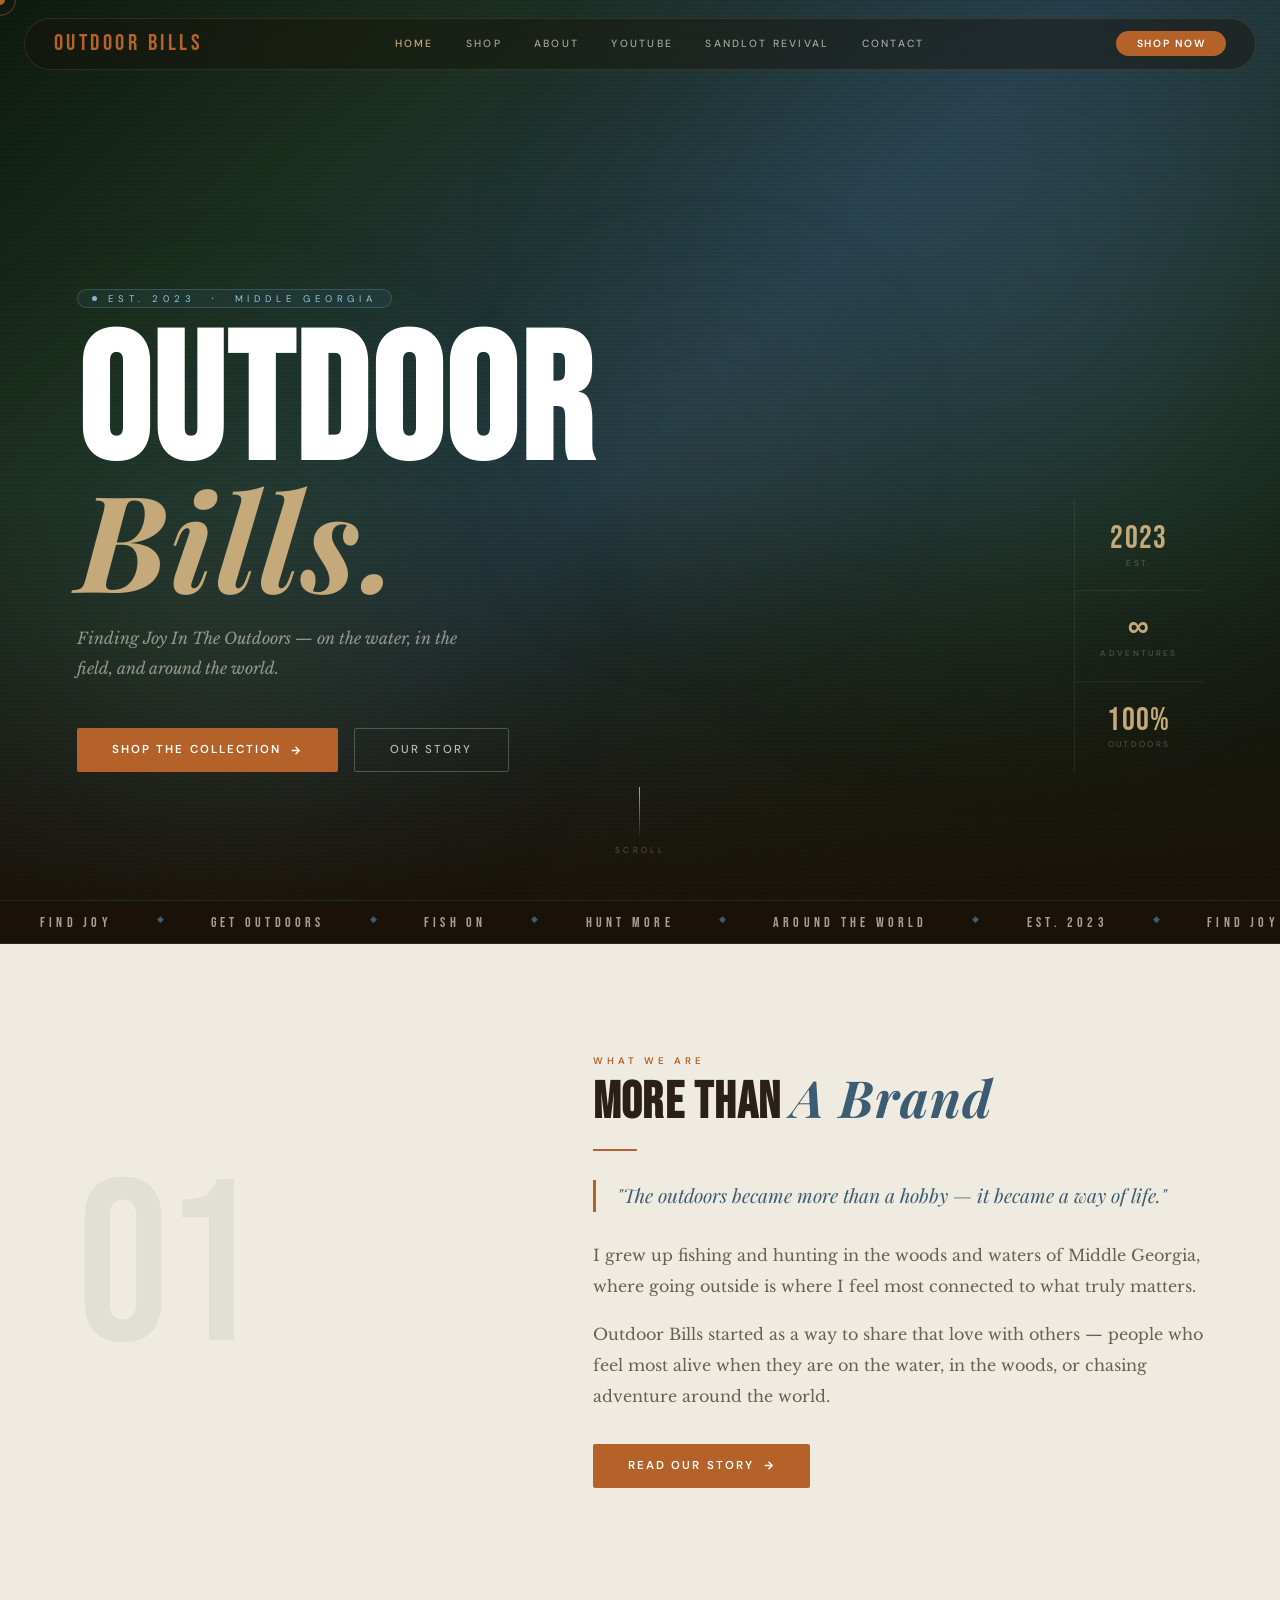
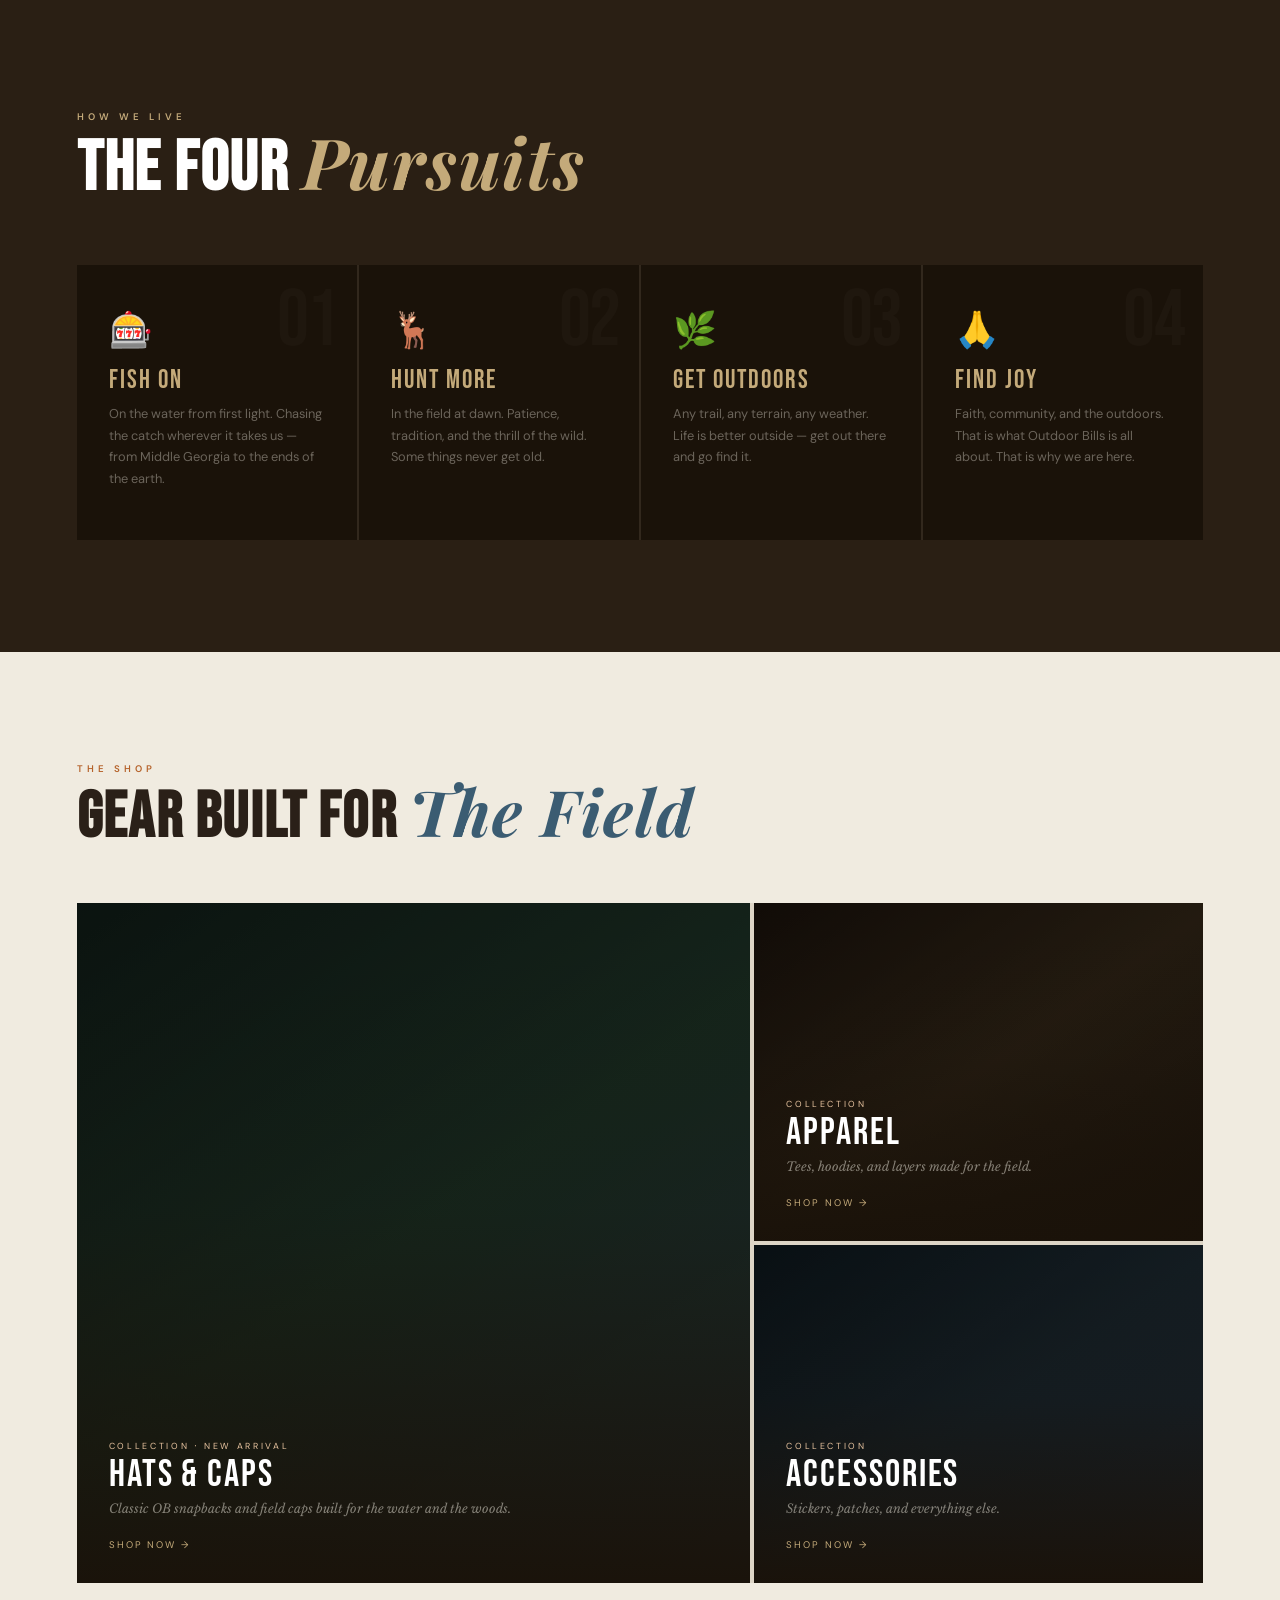
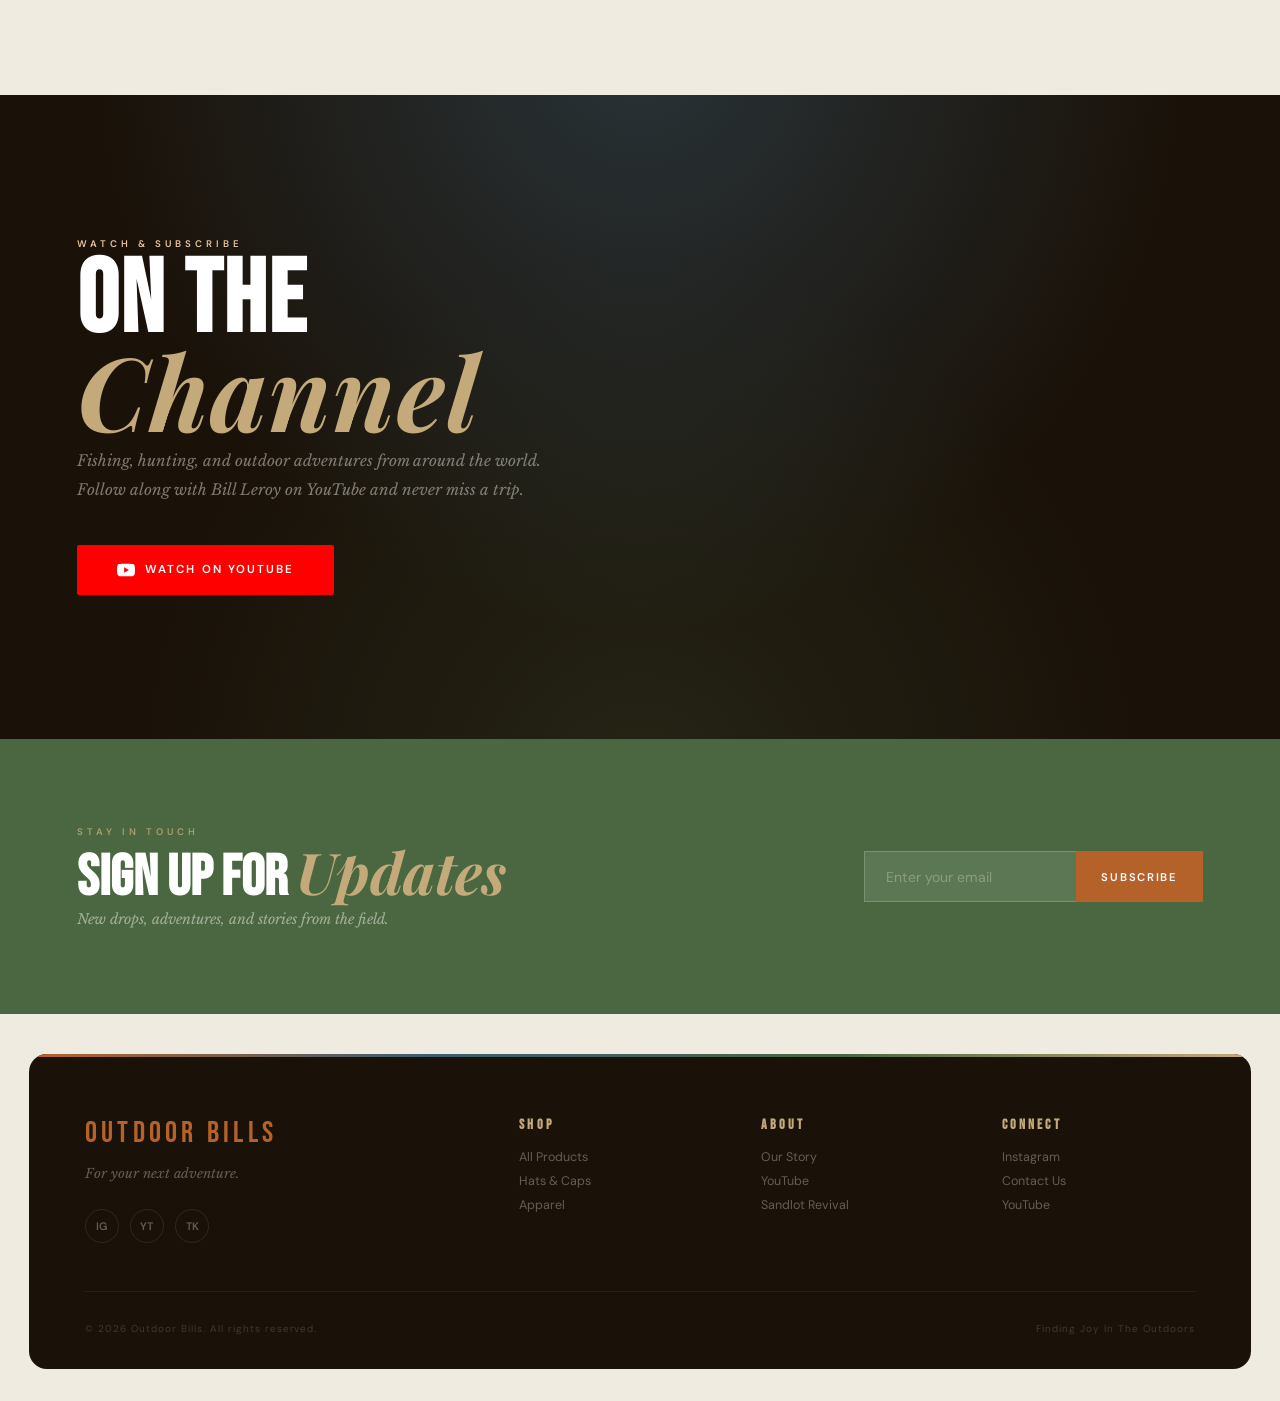
==== commit 82139be9: "Add files via upload" ====
--- a/index.html
+++ b/index.html
@@ -2,1168 +2,518 @@
 <html lang="en">
 <head>
   <meta charset="UTF-8"/>
-  <meta name="viewport" content="width=device-width, initial-scale=1.0"/>
+  <meta name="viewport" content="width=device-width,initial-scale=1.0"/>
   <title>Outdoor Bills — Find Joy In The Outdoors</title>
   <meta name="description" content="Outdoor Bills — Apparel and gear for people who actually go outside. Fish On. Hunt More. Find Joy. Est. 2023."/>
-  <link rel="preconnect" href="https://fonts.googleapis.com"/>
-  <link rel="preconnect" href="https://fonts.gstatic.com" crossorigin/>
-  <link href="https://fonts.googleapis.com/css2?family=Bebas+Neue&family=Playfair+Display:ital,wght@0,400;0,700;1,400;1,700&family=Libre+Baskerville:ital,wght@0,400;1,400&family=DM+Sans:opsz,wght@9..40,300;9..40,400;9..40,500;9..40,600&display=swap" rel="stylesheet"/>
+  <link rel="stylesheet" href="style.css"/>
   <style>
 
-/* ================================================================
-   VARIABLES
-================================================================ */
-:root {
-  --river:  #3B5C72;
-  --sky:    #7EB8D4;
-  --moss:   #4A6741;
-  --khaki:  #C4AA7A;
-  --earth:  #1E1610;
-  --earth2: #2A1F14;
-  --cream:  #F0EBE0;
-  --card:   #FAFAF6;
-  --sienna: #B5622A;
-  --text:   #2A2018;
-  --muted:  #6B5F4E;
-  --border: #DDD5C6;
-  --peach:  #E8C4A0;
-}
-
-/* ================================================================
-   RESET & BASE
-================================================================ */
-*, *::before, *::after { box-sizing: border-box; margin: 0; padding: 0; }
-html { scroll-behavior: smooth; font-size: 16px; }
-body { font-family: 'DM Sans', sans-serif; background: var(--earth); color: var(--cream); overflow-x: hidden; }
-a { text-decoration: none; color: inherit; }
-img { max-width: 100%; display: block; }
-
-/* ================================================================
-   CUSTOM CURSOR
-================================================================ */
-*, *::before, *::after { cursor: none !important; }
-#cursor {
-  width: 10px; height: 10px;
-  background: var(--sienna);
-  border-radius: 50%;
-  position: fixed; pointer-events: none; z-index: 9999;
-  transform: translate(-50%,-50%);
-  transition: width .2s, height .2s, background .2s, transform .15s;
-}
-#cursor-ring {
-  width: 34px; height: 34px;
-  border: 1.5px solid rgba(181,98,42,0.6);
-  border-radius: 50%;
-  position: fixed; pointer-events: none; z-index: 9998;
-  transform: translate(-50%,-50%);
-  transition: width .35s, height .35s, opacity .3s;
-}
-body.hovering #cursor { width: 18px; height: 18px; background: var(--khaki); transform: translate(-50%,-50%) scale(1); }
-body.hovering #cursor-ring { width: 52px; height: 52px; opacity: 0.3; }
-
-/* ================================================================
-   SCROLL REVEAL
-================================================================ */
-.reveal { opacity: 0; transform: translateY(36px); transition: opacity 0.8s ease, transform 0.8s ease; }
-.reveal.visible { opacity: 1; transform: translateY(0); }
-.reveal-left { opacity: 0; transform: translateX(-40px); transition: opacity 0.8s ease, transform 0.8s ease; }
-.reveal-left.visible { opacity: 1; transform: translateX(0); }
-.reveal-right { opacity: 0; transform: translateX(40px); transition: opacity 0.8s ease, transform 0.8s ease; }
-.reveal-right.visible { opacity: 1; transform: translateX(0); }
-.delay-1 { transition-delay: 0.1s; }
-.delay-2 { transition-delay: 0.2s; }
-.delay-3 { transition-delay: 0.3s; }
-.delay-4 { transition-delay: 0.4s; }
-.delay-5 { transition-delay: 0.5s; }
-
-/* ================================================================
-   NAV
-================================================================ */
-nav {
-  position: fixed; top: 1.2rem; left: 50%; transform: translateX(-50%);
-  width: calc(100% - 3rem); max-width: 1280px;
-  display: flex; align-items: center; justify-content: space-between;
-  padding: .85rem 2rem;
-  background: rgba(30,22,16,.5);
-  backdrop-filter: blur(22px); -webkit-backdrop-filter: blur(22px);
-  border: 1px solid rgba(196,170,122,.18);
-  border-radius: 60px;
-  z-index: 500;
-  transition: background .4s, box-shadow .4s;
-}
-nav.solid { background: rgba(30,22,16,.96); box-shadow: 0 8px 40px rgba(0,0,0,.35); }
-.nav-brand {
-  font-family: 'Bebas Neue', sans-serif;
-  font-size: 1.5rem; letter-spacing: .15em;
-  color: var(--sienna);
-  transition: color .2s;
-}
-.nav-brand:hover { color: var(--khaki); }
-.nav-links { display: flex; gap: 2rem; list-style: none; }
-.nav-links a {
-  font-size: .68rem; letter-spacing: .2em; text-transform: uppercase; font-weight: 500;
-  color: rgba(240,235,224,.7); transition: color .2s;
-}
-.nav-links a:hover { color: var(--khaki); }
-.nav-shop {
-  font-size: .68rem; letter-spacing: .15em; text-transform: uppercase; font-weight: 600;
-  color: #fff; background: var(--sienna);
-  padding: .48rem 1.4rem; border-radius: 30px;
-  transition: background .2s, transform .2s;
-}
-.nav-shop:hover { background: #9a4e1e; transform: scale(1.04); }
-.nav-mobile-toggle { display: none; flex-direction: column; gap: 5px; background: none; border: none; padding: 4px; }
-.nav-mobile-toggle span { display: block; width: 22px; height: 2px; background: var(--cream); border-radius: 2px; transition: .3s; }
-
-/* ================================================================
-   HERO — CINEMATIC FULLSCREEN
-================================================================ */
+/* ══════════════════════════════════════════
+   HOMEPAGE HERO — full bleed, dark, cinematic
+══════════════════════════════════════════ */
 .hero {
-  position: relative; height: 100vh; min-height: 700px;
-  display: grid; align-items: end;
+  height: 100vh; min-height: 700px;
+  position: relative; display: flex; align-items: flex-end;
   overflow: hidden;
 }
-.hero-bg {
+.hero-scene {
   position: absolute; inset: 0;
+  /* Deep forest / water atmosphere */
   background:
-    linear-gradient(180deg, rgba(30,22,16,.08) 0%, rgba(30,22,16,0) 25%, rgba(59,92,114,.22) 60%, rgba(30,22,16,.97) 100%),
-    radial-gradient(ellipse at 70% 40%, rgba(59,92,114,.35) 0%, transparent 65%),
-    radial-gradient(ellipse at 20% 80%, rgba(74,103,65,.25) 0%, transparent 55%),
-    linear-gradient(135deg, #1a1208 0%, #2d4a3e 35%, #3B5C72 65%, #1E1610 100%);
-}
-/* Animated atmosphere */
-.hero-orb {
-  position: absolute; border-radius: 50%; filter: blur(90px); opacity: 0; pointer-events: none;
-  animation: orbFloat 14s ease-in-out infinite alternate;
-}
-.hero-orb-1 { width: 55vw; height: 55vw; background: radial-gradient(circle, rgba(59,92,114,.6), transparent 70%); top: -15%; right: -10%; animation-delay: 0s; animation: orbFloat 14s ease-in-out infinite alternate, orbFadeIn 2s .5s forwards; }
-.hero-orb-2 { width: 40vw; height: 40vw; background: radial-gradient(circle, rgba(74,103,65,.45), transparent 70%); bottom: 10%; left: -10%; animation-delay: -5s; animation: orbFloat 18s ease-in-out infinite alternate-reverse, orbFadeIn 2s 1s forwards; }
-.hero-orb-3 { width: 25vw; height: 25vw; background: radial-gradient(circle, rgba(196,170,122,.25), transparent 70%); top: 45%; left: 42%; animation-delay: -9s; animation: orbFloat 10s ease-in-out infinite alternate, orbFadeIn 2s 1.5s forwards; }
-@keyframes orbFadeIn { to { opacity: 1; } }
-@keyframes orbFloat { from { transform: translate(0,0) scale(1); } to { transform: translate(30px, 25px) scale(1.08); } }
-
-/* grain texture */
+    linear-gradient(180deg,
+      rgba(26,18,9,.05) 0%,
+      rgba(26,18,9,0)   20%,
+      rgba(26,40,28,.18) 55%,
+      rgba(26,18,9,.96) 100%
+    ),
+    linear-gradient(135deg,
+      #0d1a10 0%,
+      #1a2e1e 20%,
+      #243d4a 50%,
+      #1a2e1e 75%,
+      #0d1a10 100%
+    );
+}
+/* Animated light shafts / water reflections */
+.hero-light {
+  position: absolute; pointer-events: none;
+  border-radius: 50%; filter: blur(100px);
+  animation: lightDrift 16s ease-in-out infinite alternate;
+}
+.hero-light-1 { width:70vw;height:70vw;top:-20%;right:-15%;background:radial-gradient(circle,rgba(59,92,114,.4),transparent 65%);animation-duration:16s; }
+.hero-light-2 { width:45vw;height:45vw;bottom:0;left:-5%;background:radial-gradient(circle,rgba(74,103,65,.3),transparent 65%);animation-duration:20s;animation-direction:alternate-reverse; }
+.hero-light-3 { width:20vw;height:20vw;top:35%;left:45%;background:radial-gradient(circle,rgba(196,170,122,.18),transparent 65%);animation-duration:11s; }
+@keyframes lightDrift { from{transform:translate(0,0) scale(1)} to{transform:translate(25px,20px) scale(1.1)} }
+
+/* Film grain */
 .hero-grain {
-  position: absolute; inset: 0; pointer-events: none; z-index: 1;
-  background-image: url("data:image/svg+xml,%3Csvg viewBox='0 0 512 512' xmlns='http://www.w3.org/2000/svg'%3E%3Cfilter id='n'%3E%3CfeTurbulence type='fractalNoise' baseFrequency='.8' numOctaves='4' stitchTiles='stitch'/%3E%3C/filter%3E%3Crect width='100%25' height='100%25' filter='url(%23n)' opacity='.045'/%3E%3C/svg%3E");
-  opacity: .5; mix-blend-mode: overlay;
-}
-
-.hero-content { position: relative; z-index: 2; padding: 0 5vw 7rem; max-width: 1100px; }
-
-.hero-badge {
-  display: inline-flex; align-items: center; gap: .6rem;
-  font-size: .65rem; letter-spacing: .45em; text-transform: uppercase;
+  position: absolute; inset: 0; pointer-events: none; z-index: 1; opacity: .45; mix-blend-mode: overlay;
+  background-image: url("data:image/svg+xml,%3Csvg viewBox='0 0 512 512' xmlns='http://www.w3.org/2000/svg'%3E%3Cfilter id='n'%3E%3CfeTurbulence type='fractalNoise' baseFrequency='.75' numOctaves='4' stitchTiles='stitch'/%3E%3C/filter%3E%3Crect width='100%25' height='100%25' filter='url(%23n)' opacity='.05'/%3E%3C/svg%3E");
+}
+
+/* Horizontal scan line — subtle cinematic touch */
+.hero-scan {
+  position: absolute; inset: 0; pointer-events: none; z-index: 1; opacity: .04;
+  background: repeating-linear-gradient(0deg, transparent, transparent 2px, rgba(0,0,0,1) 2px, rgba(0,0,0,1) 4px);
+}
+
+.hero-content {
+  position: relative; z-index: 3;
+  padding: 0 6vw 8rem;
+  display: grid; grid-template-columns: 1fr auto; align-items: end; gap: 2rem;
+  width: 100%;
+}
+.hero-left { max-width: 780px; }
+
+.hero-kicker {
+  display: inline-flex; align-items: center; gap: .7rem;
+  font-size: .6rem; letter-spacing: .5em; text-transform: uppercase;
   color: #8DC8E0;
-  padding: .25rem 1rem;
-  border: 1px solid rgba(141,200,224,.28);
-  border-radius: 30px;
-  background: rgba(59,92,114,.2);
-  backdrop-filter: blur(8px);
-  margin-bottom: 1.6rem;
-  opacity: 0; animation: slideUp .8s .3s forwards;
-}
-.hero-badge-dot { width: 5px; height: 5px; background: var(--sky); border-radius: 50%; animation: blink 2s infinite; }
-@keyframes blink { 0%,100%{opacity:1;} 50%{opacity:.2;} }
-
-.hero-headline {
-  font-family: 'Bebas Neue', sans-serif;
-  font-size: clamp(5.5rem, 13.5vw, 14rem);
-  line-height: .86; letter-spacing: .025em;
+  padding: .22rem .9rem;
+  border: 1px solid rgba(141,200,224,.22);
+  border-radius: 30px; background: rgba(59,92,114,.18);
+  backdrop-filter: blur(8px); margin-bottom: 1.5rem;
+  opacity: 0; animation: rise .8s .3s forwards;
+}
+.hero-kicker-dot { width:5px;height:5px;background:var(--sky);border-radius:50%;animation:blink 2.2s infinite; }
+@keyframes blink { 0%,100%{opacity:1}50%{opacity:.18} }
+
+.hero-h1 {
+  font-family: var(--ff-head);
+  font-size: clamp(5rem, 14vw, 15rem);
+  line-height: .84; letter-spacing: .015em;
   color: #fff;
-  margin-bottom: 2rem;
-  opacity: 0; animation: slideUp 1s .5s forwards;
-}
-.hero-headline .line-italic {
-  font-family: 'Playfair Display', serif;
-  font-style: italic;
-  color: var(--khaki);
-  display: block;
+  opacity: 0; animation: rise 1s .5s forwards;
+}
+.hero-h1 .kw {
+  font-family: var(--ff-serif); font-style: italic;
+  color: var(--khaki); display: block;
+  font-size: .75em; letter-spacing: .02em;
 }
 
 .hero-sub {
-  font-family: 'Libre Baskerville', serif;
-  font-style: italic; font-size: 1.05rem; line-height: 1.85;
-  color: rgba(240,235,224,.65);
-  max-width: 440px;
-  margin-bottom: 3rem;
-  opacity: 0; animation: slideUp 1s .7s forwards;
-}
-
-.hero-ctas {
-  display: flex; gap: 1.2rem; flex-wrap: wrap;
-  opacity: 0; animation: slideUp 1s .9s forwards;
-}
-.cta-primary {
-  display: inline-flex; align-items: center; gap: .55rem;
-  padding: 1rem 2.4rem;
-  background: var(--sienna); color: #fff;
-  font-size: .75rem; font-weight: 600; letter-spacing: .18em; text-transform: uppercase;
-  border-radius: 2px;
-  transition: background .2s, transform .25s, box-shadow .25s;
-}
-.cta-primary:hover { background: #9a4e1e; transform: translateY(-3px); box-shadow: 0 16px 48px rgba(181,98,42,.4); }
-.cta-primary svg { transition: transform .2s; }
-.cta-primary:hover svg { transform: translateX(4px); }
-.cta-ghost {
-  display: inline-flex; align-items: center; gap: .55rem;
-  padding: 1rem 2.4rem;
-  border: 1.5px solid rgba(240,235,224,.25); color: rgba(240,235,224,.8);
-  font-size: .75rem; font-weight: 500; letter-spacing: .18em; text-transform: uppercase;
-  border-radius: 2px;
-  transition: border-color .2s, color .2s, transform .25s;
-}
-.cta-ghost:hover { border-color: var(--khaki); color: var(--khaki); transform: translateY(-3px); }
+  font-family: var(--ff-body); font-style: italic;
+  font-size: 1rem; color: rgba(240,235,224,.55);
+  line-height: 1.85; max-width: 400px;
+  margin: 1.8rem 0 2.8rem;
+  opacity: 0; animation: rise 1s .7s forwards;
+}
+
+.hero-actions {
+  display: flex; gap: 1rem; flex-wrap: wrap;
+  opacity: 0; animation: rise 1s .9s forwards;
+}
+
+/* Right column — vertical stats */
+.hero-right {
+  display: flex; flex-direction: column; gap: 0;
+  border-left: 1px solid rgba(255,255,255,.07);
+  opacity: 0; animation: fadeIn 1s 1.4s forwards;
+}
+.hero-stat { padding: 1.4rem 1.6rem; border-bottom: 1px solid rgba(255,255,255,.06); text-align: center; }
+.hero-stat:last-child { border-bottom: none; }
+.hero-stat-n { font-family: var(--ff-head); font-size: 2rem; letter-spacing: .04em; color: var(--khaki); display: block; line-height: 1; }
+.hero-stat-l { font-size: .52rem; letter-spacing: .28em; text-transform: uppercase; color: rgba(240,235,224,.28); margin-top: .3rem; display: block; }
 
 /* scroll cue */
-.hero-scroll-cue {
-  position: absolute; right: 5vw; bottom: 3rem; z-index: 2;
-  display: flex; flex-direction: column; align-items: center; gap: .65rem;
-  opacity: 0; animation: fadeIn 1s 1.8s forwards;
-}
-.hero-scroll-cue span {
-  font-size: .55rem; letter-spacing: .35em; text-transform: uppercase;
-  color: rgba(240,235,224,.35); writing-mode: vertical-rl;
-}
-.scroll-bar { width: 1px; height: 65px; background: linear-gradient(to bottom, var(--khaki), transparent); animation: scrollPulse 2.5s ease-in-out infinite; }
-@keyframes scrollPulse { 0%,100%{opacity:.25;} 50%{opacity:1;} }
-
-/* hero corner stats */
-.hero-stats {
-  position: absolute; right: 0; bottom: 0; z-index: 2;
-  display: flex;
-  opacity: 0; animation: fadeIn 1s 1.4s forwards;
-}
-.hero-stat {
-  padding: 1.2rem 1.8rem;
-  border-left: 1px solid rgba(255,255,255,.06);
-  text-align: center;
-}
-.hero-stat-n {
-  font-family: 'Bebas Neue', sans-serif; font-size: 2.2rem; letter-spacing: .04em;
-  color: var(--khaki); display: block; line-height: 1;
-}
-.hero-stat-l {
-  font-size: .55rem; letter-spacing: .28em; text-transform: uppercase;
-  color: rgba(240,235,224,.3); display: block; margin-top: .3rem;
-}
-
-@keyframes slideUp { from{opacity:0;transform:translateY(32px)} to{opacity:1;transform:translateY(0)} }
-@keyframes fadeIn  { from{opacity:0} to{opacity:1} }
-
-/* ================================================================
-   MARQUEE
-================================================================ */
-.marquee-strip {
-  background: var(--earth); overflow: hidden; white-space: nowrap;
-  border-top: 1px solid rgba(59,92,114,.35);
-  border-bottom: 1px solid rgba(59,92,114,.35);
-  padding: .85rem 0;
+.hero-scroll {
+  position: absolute; bottom: 2.8rem; left: 50%; transform: translateX(-50%);
+  display: flex; flex-direction: column; align-items: center; gap: .5rem; z-index: 3;
+  opacity: 0; animation: fadeIn 1s 2s forwards;
+}
+.hero-scroll span { font-size: .52rem; letter-spacing: .4em; text-transform: uppercase; color: rgba(240,235,224,.28); }
+.scroll-line { width:1px;height:52px;background:linear-gradient(to bottom,var(--khaki),transparent);animation:scrollPulse 2.5s ease-in-out infinite; }
+@keyframes scrollPulse { 0%,100%{opacity:.22}50%{opacity:1} }
+
+@keyframes rise   { from{opacity:0;transform:translateY(28px)}to{opacity:1;transform:translateY(0)} }
+@keyframes fadeIn { from{opacity:0}to{opacity:1} }
+
+/* ══════════════════════════════════════════
+   INTRO STRIP — editorial big text
+══════════════════════════════════════════ */
+.intro-strip {
+  background: var(--cream);
+  padding: 7rem 6vw;
+  display: grid; grid-template-columns: 1fr 1.4fr; gap: 5rem; align-items: center;
+}
+.intro-num {
+  font-family: var(--ff-head); font-size: clamp(8rem,18vw,18rem);
+  letter-spacing: -.02em; color: rgba(59,92,114,.08);
+  line-height: 1; user-select: none;
+}
+.intro-text { }
+.intro-bar { width: 44px; height: 2.5px; background: var(--sienna); margin: 1.4rem 0; }
+.intro-body { font-family: var(--ff-body); font-size: 1rem; line-height: 1.95; color: var(--muted); margin-bottom: 1rem; }
+.intro-pull { font-family: var(--ff-serif); font-style: italic; font-size: 1.2rem; color: var(--river); border-left: 3px solid var(--sienna); padding-left: 1.3rem; line-height: 1.65; margin: 1.8rem 0; }
+
+/* ══════════════════════════════════════════
+   PILLARS — four values, dark bg, full width
+══════════════════════════════════════════ */
+.pillars-section { background: var(--earth2); padding: 7rem 6vw; }
+.pillars-header { margin-bottom: 4rem; max-width: 600px; }
+.pillars-header .ob-title { font-size: clamp(3rem,5.5vw,6rem); color: #fff; }
+.pillars-header .ob-title em { color: var(--khaki); }
+.pillars-grid { display: grid; grid-template-columns: repeat(4,1fr); gap: 2px; background: rgba(255,255,255,.04); }
+.pillar-card {
+  background: var(--earth); padding: 3rem 2rem;
+  position: relative; overflow: hidden;
+  transition: background .35s;
+  border-bottom: 2px solid transparent;
+  transition: border-color .3s, background .3s;
+}
+.pillar-card:hover { background: #1f1710; border-bottom-color: var(--sienna); }
+.pillar-card::before {
+  content: attr(data-n);
+  position: absolute; top: 1rem; right: 1.2rem;
+  font-family: var(--ff-head); font-size: 5rem; letter-spacing: -.02em;
+  color: rgba(255,255,255,.025); line-height: 1;
+}
+.pillar-icon { font-size: 2.2rem; display: block; margin-bottom: 1.2rem; }
+.pillar-title { font-family: var(--ff-head); font-size: 1.6rem; letter-spacing: .08em; color: var(--khaki); margin-bottom: .6rem; }
+.pillar-body { font-family: var(--ff-ui); font-size: .8rem; color: rgba(240,235,224,.38); line-height: 1.7; }
+
+/* ══════════════════════════════════════════
+   FIELD NOTES / STORY CARDS
+══════════════════════════════════════════ */
+.field-notes { background: var(--cream); padding: 7rem 6vw; }
+.field-grid { display: grid; grid-template-columns: 1.5fr 1fr; grid-template-rows: auto auto; gap: 4px; margin-top: 3.5rem; background: var(--border); }
+.field-card {
+  position: relative; overflow: hidden;
+  background: var(--earth2); display: block;
+  text-decoration: none;
+}
+.field-card-main { grid-row: span 2; min-height: 680px; }
+.field-card-sm { min-height: 320px; }
+.field-card-img {
+  position: absolute; inset: 0;
+  background-size: cover; background-position: center;
+  filter: saturate(.7) brightness(.62);
+  transition: transform .6s ease, filter .5s;
+}
+.field-card:hover .field-card-img { transform: scale(1.06); filter: saturate(.9) brightness(.68); }
+/* gradient placeholder backgrounds */
+.fc-bg-1 { background: linear-gradient(145deg,#0d2018,#1a3d28,#243d4a); }
+.fc-bg-2 { background: linear-gradient(145deg,#1e1208,#3d2a12,#2a1a0a); }
+.fc-bg-3 { background: linear-gradient(145deg,#0a1a22,#1a2e3a,#243040); }
+.field-card-veil { position: absolute; inset: 0; background: linear-gradient(to top,rgba(26,18,9,.95) 0%,rgba(26,18,9,.08) 55%,transparent 100%); }
+.field-card-body { position: absolute; bottom: 0; left: 0; right: 0; padding: 2rem; }
+.field-card-tag { font-size: .55rem; letter-spacing: .3em; text-transform: uppercase; color: var(--peach); display: block; margin-bottom: .4rem; }
+.field-card-title { font-family: var(--ff-head); font-size: 2.4rem; letter-spacing: .05em; color: #fff; line-height: .92; margin-bottom: .5rem; transition: color .2s; }
+.field-card:hover .field-card-title { color: var(--khaki); }
+.field-card-sub { font-family: var(--ff-body); font-style: italic; font-size: .78rem; color: rgba(240,235,224,.5); line-height: 1.5; margin-bottom: 1rem; }
+.field-card-arrow { font-size: .6rem; letter-spacing: .2em; text-transform: uppercase; color: var(--khaki); transition: letter-spacing .2s; }
+.field-card:hover .field-card-arrow { letter-spacing: .28em; }
+
+/* ══════════════════════════════════════════
+   YOUTUBE STRIP — raw wilderness cinematic
+══════════════════════════════════════════ */
+.yt-section {
   position: relative;
-}
-.marquee-strip::before, .marquee-strip::after {
-  content: ''; position: absolute; top: 0; bottom: 0; width: 3px; z-index: 2;
-  background: var(--river);
-  animation: borderPulse 3s ease-in-out infinite;
-}
-.marquee-strip::before { left: 0; }
-.marquee-strip::after  { right: 0; }
-@keyframes borderPulse { 0%,100%{opacity:.4;} 50%{opacity:1;} }
-.marquee-track { display: inline-flex; animation: marquee 22s linear infinite; }
-.marquee-track span { font-family: 'Bebas Neue', sans-serif; font-size: .95rem; letter-spacing: .32em; color: rgba(240,235,224,.75); padding: 0 2.8rem; text-transform: uppercase; }
-.marquee-gem { color: var(--river) !important; font-size: .6rem !important; padding: 0 .4rem !important; vertical-align: middle; }
-@keyframes marquee { from{transform:translateX(0)} to{transform:translateX(-50%)} }
-
-/* ================================================================
-   INTRO / SPLIT STATEMENT
-================================================================ */
-.statement { background: var(--cream); padding: 8rem 5vw; display: grid; grid-template-columns: 1fr 1fr; gap: 6rem; align-items: center; }
-.statement-left { position: relative; }
-.statement-overline {
-  font-size: .62rem; letter-spacing: .4em; text-transform: uppercase; font-weight: 600;
-  color: var(--sienna); display: block; margin-bottom: .7rem;
-}
-.statement-heading {
-  font-family: 'Bebas Neue', sans-serif;
-  font-size: clamp(3rem, 5.5vw, 6rem);
-  line-height: .9; letter-spacing: .03em;
-  color: var(--text);
-}
-.statement-heading em {
-  font-family: 'Playfair Display', serif; font-style: italic;
-  color: var(--river); display: block;
-}
-.statement-bar { width: 48px; height: 3px; background: var(--sienna); margin: 1.8rem 0; }
-.statement-body {
-  font-family: 'Libre Baskerville', serif; font-size: .98rem; line-height: 1.95;
-  color: var(--muted); margin-bottom: 1.2rem;
-}
-.statement-quote {
-  border-left: 3px solid var(--sienna); padding-left: 1.4rem;
-  font-family: 'Libre Baskerville', serif; font-style: italic;
-  font-size: 1.05rem; color: var(--river); line-height: 1.7;
-  margin: 1.8rem 0;
-}
-.statement-right { position: relative; }
-.statement-img-frame {
-  position: relative; aspect-ratio: 4/5; border-radius: 3px; overflow: hidden;
-  background: linear-gradient(135deg, var(--river) 0%, var(--moss) 60%, var(--earth2) 100%);
-}
-.statement-img-frame::after {
-  content: ''; position: absolute; inset: 0;
-  background: linear-gradient(to top, rgba(30,22,16,.5), transparent 50%);
-}
-.statement-img-placeholder {
-  width: 100%; height: 100%; display: flex; flex-direction: column;
-  align-items: center; justify-content: center; gap: 1.2rem;
-}
-.statement-img-placeholder svg { opacity: .25; }
-.statement-img-placeholder p { font-family: 'Bebas Neue', sans-serif; font-size: .75rem; letter-spacing: .3em; color: rgba(240,235,224,.3); text-transform: uppercase; }
-.statement-img-tag {
-  position: absolute; bottom: 1.5rem; left: 1.5rem; z-index: 2;
-  background: rgba(30,22,16,.88); backdrop-filter: blur(8px);
-  padding: .65rem 1.1rem; border-left: 3px solid var(--sienna);
-}
-.statement-img-tag strong { font-family: 'Bebas Neue', sans-serif; font-size: 1.1rem; letter-spacing: .1em; color: #fff; display: block; }
-.statement-img-tag span { font-size: .6rem; letter-spacing: .2em; text-transform: uppercase; color: var(--khaki); }
-/* floating accent box */
-.statement-accent {
-  position: absolute; top: -2rem; right: -2rem;
-  width: 120px; height: 120px;
-  border: 1.5px solid rgba(59,92,114,.35);
-  border-radius: 3px;
-  display: flex; flex-direction: column; align-items: center; justify-content: center;
-  background: var(--cream);
-  box-shadow: 0 4px 30px rgba(0,0,0,.08);
-  z-index: 3;
-}
-.statement-accent-n { font-family: 'Bebas Neue', sans-serif; font-size: 2.8rem; letter-spacing: .05em; color: var(--river); line-height: 1; }
-.statement-accent-l { font-size: .55rem; letter-spacing: .22em; text-transform: uppercase; color: var(--muted); text-align: center; margin-top: .2rem; }
-
-/* ================================================================
-   CATEGORY GRID — FULL BLEED
-================================================================ */
-.categories { background: var(--earth); padding: 8rem 5vw; }
-.section-header { margin-bottom: 4rem; }
-.section-header-top { display: flex; align-items: flex-end; justify-content: space-between; flex-wrap: wrap; gap: 1.5rem; }
-.section-eyebrow { font-size: .62rem; letter-spacing: .4em; text-transform: uppercase; font-weight: 600; color: var(--sienna); display: block; margin-bottom: .6rem; }
-.section-title { font-family: 'Bebas Neue', sans-serif; font-size: clamp(2.5rem, 4.5vw, 5rem); line-height: .9; letter-spacing: .03em; color: #fff; }
-.section-title em { font-family: 'Playfair Display', serif; font-style: italic; color: var(--khaki); }
-.link-all { font-size: .7rem; letter-spacing: .2em; text-transform: uppercase; font-weight: 500; color: rgba(240,235,224,.45); border-bottom: 1px solid rgba(240,235,224,.15); padding-bottom: .2rem; transition: color .2s, border-color .2s; }
-.link-all:hover { color: var(--khaki); border-color: var(--khaki); }
-
-.cat-grid { display: grid; grid-template-columns: 1.1fr 1fr 1fr; grid-template-rows: auto auto; gap: 3px; background: rgba(255,255,255,.04); }
-.cat-card {
-  position: relative; overflow: hidden; text-decoration: none; display: block;
-  background: var(--earth2);
-}
-.cat-card-lg { grid-row: span 2; min-height: 680px; }
-.cat-card-sm { min-height: 320px; }
-.cat-card-bg {
-  position: absolute; inset: 0; background-size: cover; background-position: center;
-  transition: transform .65s ease, filter .5s;
-  filter: saturate(.75) brightness(.65);
-}
-.cat-card:hover .cat-card-bg { transform: scale(1.06); filter: saturate(.95) brightness(.7); }
-/* gradient placeholders for cat cards */
-.cat-bg-1 { background: linear-gradient(145deg, #2a3d2e 0%, #1a2a1e 40%, #3B5C72 100%); }
-.cat-bg-2 { background: linear-gradient(145deg, #3a2a18 0%, #5c3d1e 50%, #2A1F14 100%); }
-.cat-bg-3 { background: linear-gradient(145deg, #1e2a3a 0%, #3B5C72 50%, #2a1a10 100%); }
-
-.cat-card-overlay {
-  position: absolute; inset: 0;
-  background: linear-gradient(to top, rgba(30,22,16,.92) 0%, rgba(30,22,16,.1) 55%, transparent 100%);
-}
-.cat-card-body {
-  position: absolute; bottom: 0; left: 0; right: 0;
-  padding: 2rem 1.8rem;
-}
-.cat-card-tag {
-  font-size: .58rem; letter-spacing: .3em; text-transform: uppercase;
-  color: var(--peach); display: block; margin-bottom: .3rem;
-}
-.cat-card-name {
-  font-family: 'Bebas Neue', sans-serif; font-size: 2.4rem; letter-spacing: .06em;
-  color: #fff; line-height: .95; margin-bottom: .55rem;
-  transition: color .2s;
-}
-.cat-card:hover .cat-card-name { color: var(--khaki); }
-.cat-card-desc {
-  font-family: 'Libre Baskerville', serif; font-style: italic;
-  font-size: .8rem; color: rgba(240,235,224,.55); line-height: 1.5; margin-bottom: 1rem;
-}
-.cat-card-link {
-  display: inline-flex; align-items: center; gap: .4rem;
-  font-size: .65rem; letter-spacing: .2em; text-transform: uppercase; font-weight: 500;
-  color: var(--khaki);
-  transition: gap .2s;
-}
-.cat-card:hover .cat-card-link { gap: .7rem; }
-/* cat icon placeholders */
-.cat-icon {
-  position: absolute; top: 1.5rem; left: 1.5rem; z-index: 2;
-  width: 44px; height: 44px;
-  background: rgba(30,22,16,.7); backdrop-filter: blur(8px);
-  border-radius: 50%; border: 1px solid rgba(196,170,122,.2);
-  display: flex; align-items: center; justify-content: center;
-  font-size: 1.2rem;
-}
-
-/* ================================================================
-   MISSION — DARK EDITORIAL
-================================================================ */
-.mission { background: var(--earth2); padding: 9rem 5vw; position: relative; overflow: hidden; }
-.mission::before {
-  content: 'OB'; position: absolute; right: -2rem; top: 50%; transform: translateY(-50%);
-  font-family: 'Bebas Neue', sans-serif; font-size: 28vw; letter-spacing: -.02em;
-  color: rgba(255,255,255,.018); line-height: 1; pointer-events: none; z-index: 0;
-}
-.mission-inner { position: relative; z-index: 1; max-width: 1100px; margin: 0 auto; text-align: center; }
-.mission-headline {
-  font-family: 'Bebas Neue', sans-serif;
-  font-size: clamp(3.5rem, 7vw, 8rem);
-  line-height: .88; letter-spacing: .025em;
-  color: #fff; margin: .8rem 0 1.8rem;
-}
-.mission-headline em { font-family: 'Playfair Display', serif; font-style: italic; color: var(--khaki); display: block; }
-.mission-body {
-  font-family: 'Libre Baskerville', serif; font-style: italic;
-  font-size: 1.05rem; line-height: 1.95; color: rgba(240,235,224,.55);
-  max-width: 660px; margin: 0 auto 5rem;
-}
-.pillars { display: grid; grid-template-columns: repeat(4,1fr); gap: 1.5rem; margin-top: 1rem; text-align: left; }
-.pillar {
-  background: rgba(255,255,255,.035);
-  border: 1px solid rgba(196,170,122,.1);
-  border-radius: 4px; padding: 2rem 1.6rem;
-  transition: border-color .3s, background .3s, transform .3s;
-}
-.pillar:hover { border-color: rgba(196,170,122,.3); background: rgba(255,255,255,.06); transform: translateY(-4px); }
-.pillar-icon { font-size: 1.8rem; display: block; margin-bottom: .75rem; }
-.pillar-title { font-family: 'Bebas Neue', sans-serif; font-size: 1.2rem; letter-spacing: .1em; color: var(--khaki); margin-bottom: .45rem; }
-.pillar-body { font-family: 'DM Sans', sans-serif; font-size: .8rem; color: rgba(240,235,224,.4); line-height: 1.65; }
-
-/* ================================================================
-   PRODUCT FEATURE — ASYMMETRIC
-================================================================ */
-.feature { background: var(--cream); overflow: hidden; }
-.feature-inner { display: grid; grid-template-columns: 1fr 1fr; min-height: 80vh; }
-.feature-img {
-  position: relative; overflow: hidden;
-  background: linear-gradient(145deg, #2d4a3e 0%, #3B5C72 60%, #2A1F14 100%);
-}
-.feature-img-inner {
-  width: 100%; height: 100%;
-  display: flex; align-items: center; justify-content: center;
-}
-.feature-img-placeholder { text-align: center; opacity: .3; }
-.feature-img-placeholder svg { margin: 0 auto 1rem; }
-.feature-img-placeholder p { font-family: 'Bebas Neue', sans-serif; letter-spacing: .3em; font-size: .7rem; color: var(--cream); }
-.feature-img-overlay { position: absolute; inset: 0; background: linear-gradient(to right, transparent 60%, var(--cream) 100%); }
-.feature-img-badge {
-  position: absolute; top: 2rem; left: 2rem;
-  background: var(--sienna); color: #fff;
-  font-size: .6rem; letter-spacing: .22em; text-transform: uppercase; font-weight: 600;
-  padding: .28rem .75rem; border-radius: 2px;
-}
-.feature-text { padding: 6rem 5rem; display: flex; flex-direction: column; justify-content: center; background: var(--cream); }
-.feature-num {
-  font-family: 'Bebas Neue', sans-serif; font-size: 7rem; letter-spacing: -.02em;
-  color: rgba(59,92,114,.08); line-height: 1; margin-bottom: -1.5rem;
-}
-.feature-title { font-family: 'Bebas Neue', sans-serif; font-size: clamp(2.5rem, 4vw, 4.5rem); line-height: .92; letter-spacing: .03em; color: var(--text); margin-bottom: 1rem; }
-.feature-title em { font-family: 'Playfair Display', serif; font-style: italic; color: var(--river); }
-.feature-body { font-family: 'Libre Baskerville', serif; font-size: .97rem; line-height: 1.9; color: var(--muted); margin: 1.4rem 0 2.2rem; }
-.feature-details { display: flex; flex-direction: column; gap: .7rem; margin-bottom: 2.5rem; }
-.feature-detail { display: flex; align-items: center; gap: .8rem; font-size: .82rem; color: var(--muted); }
-.feature-detail::before { content: ''; width: 6px; height: 6px; background: var(--sienna); border-radius: 50%; flex-shrink: 0; }
-
-/* ================================================================
-   SOCIAL / INSTAGRAM GRID
-================================================================ */
-.social { background: var(--cream); padding: 8rem 5vw 0; }
-.social-grid { display: grid; grid-template-columns: repeat(6,1fr); gap: 3px; margin-top: 3rem; }
-.social-cell {
-  aspect-ratio: 1; overflow: hidden; position: relative;
-  background: var(--border);
-  transition: transform .2s;
-}
-.social-cell-bg { width: 100%; height: 100%; background-size: cover; background-position: center; filter: saturate(.7); transition: filter .35s, transform .45s; }
-.social-cell:hover .social-cell-bg { filter: saturate(1.05); transform: scale(1.07); }
-.social-cell-ov {
-  position: absolute; inset: 0;
-  background: rgba(59,92,114,.45);
-  display: flex; align-items: center; justify-content: center;
-  opacity: 0; transition: opacity .3s;
-}
-.social-cell:hover .social-cell-ov { opacity: 1; }
-.social-cell-placeholder { width: 100%; height: 100%; background: var(--border); display: flex; align-items: center; justify-content: center; font-family: 'Bebas Neue', sans-serif; font-size: .6rem; letter-spacing: .2em; color: var(--muted); flex-direction: column; gap: .4rem; }
-.social-handle { display: flex; align-items: center; gap: .7rem; margin-top: 1.5rem; }
-.social-handle a { font-size: .8rem; letter-spacing: .1em; color: var(--river); font-weight: 500; transition: color .2s; }
-.social-handle a:hover { color: var(--sienna); }
-
-/* ================================================================
-   YOUTUBE — CINEMATIC DARK
-================================================================ */
-.youtube-section {
-  background: var(--earth); position: relative;
-  padding: 10rem 5vw; overflow: hidden;
-  display: flex; align-items: center; justify-content: center; text-align: center;
-  min-height: 60vh;
-}
-.youtube-section::before {
-  content: ''; position: absolute; inset: 0;
+  background: var(--earth);
+  padding: 9rem 6vw;
+  overflow: hidden;
+  min-height: 55vh;
+  display: flex; align-items: center;
+}
+.yt-bg-glow {
+  position: absolute; inset: 0; pointer-events: none;
   background:
-    radial-gradient(ellipse at 50% 0%, rgba(59,92,114,.35) 0%, transparent 65%),
-    radial-gradient(ellipse at 50% 100%, rgba(74,103,65,.2) 0%, transparent 55%);
-}
-.youtube-inner { position: relative; z-index: 1; max-width: 700px; }
-.youtube-inner .section-eyebrow { color: var(--peach); margin-bottom: .5rem; }
-.youtube-title {
-  font-family: 'Bebas Neue', sans-serif;
-  font-size: clamp(3rem, 7vw, 7.5rem);
-  line-height: .88; letter-spacing: .025em; color: #fff; margin: .5rem 0 .8rem;
-}
-.youtube-title em { font-family: 'Playfair Display', serif; font-style: italic; color: var(--khaki); display: block; }
-.youtube-sub { font-family: 'Libre Baskerville', serif; font-style: italic; color: rgba(240,235,224,.55); font-size: .95rem; line-height: 1.85; margin-bottom: 2.5rem; }
-.youtube-btn {
-  display: inline-flex; align-items: center; gap: .65rem;
-  padding: 1rem 2.6rem;
-  background: #FF0000; color: #fff;
-  font-size: .75rem; font-weight: 600; letter-spacing: .18em; text-transform: uppercase;
-  border-radius: 2px;
-  transition: background .2s, transform .2s, box-shadow .2s;
-}
-.youtube-btn:hover { background: #cc0000; transform: translateY(-3px); box-shadow: 0 12px 40px rgba(255,0,0,.3); }
-
-/* ================================================================
-   SANDLOT — MOSS BACKGROUND
-================================================================ */
-.sandlot { background: var(--moss); padding: 8rem 5vw; display: grid; grid-template-columns: 1fr 1fr; gap: 6rem; align-items: center; }
-.sandlot-img { border-radius: 4px; overflow: hidden; aspect-ratio: 4/3; background: rgba(0,0,0,.2); display: flex; align-items: center; justify-content: center; }
-.sandlot-img-ph { opacity: .3; text-align: center; }
-.sandlot-img-ph p { font-family: 'Bebas Neue', sans-serif; letter-spacing: .3em; font-size: .7rem; color: var(--cream); margin-top: .8rem; }
-.sandlot-text .section-eyebrow { color: rgba(196,170,122,.85); }
-.sandlot-text .section-title { color: #fff; }
-.sandlot-bar { width: 48px; height: 2px; background: var(--khaki); margin: 1.5rem 0; }
-.sandlot-body { font-family: 'Libre Baskerville', serif; font-style: italic; font-size: .97rem; line-height: 1.9; color: rgba(240,235,224,.65); margin: .7rem 0; }
-.sandlot-btn {
-  display: inline-flex; align-items: center; gap: .5rem;
-  margin-top: 1.8rem; padding: .85rem 2rem;
-  border: 1.5px solid rgba(196,170,122,.4); color: var(--khaki);
-  font-size: .72rem; font-weight: 500; letter-spacing: .18em; text-transform: uppercase;
-  border-radius: 2px; transition: all .25s;
-}
-.sandlot-btn:hover { border-color: var(--khaki); background: rgba(196,170,122,.1); transform: translateY(-2px); }
-
-/* ================================================================
-   TESTIMONY
-================================================================ */
-.testimony { background: var(--earth2); padding: 9rem 5vw; }
-.testimony-grid { display: grid; grid-template-columns: repeat(3,1fr); gap: 1.5rem; margin-top: 4rem; }
-.testimony-card {
-  background: rgba(255,255,255,.03);
-  border: 1px solid rgba(196,170,122,.1);
-  border-radius: 4px; padding: 2rem;
-  transition: border-color .3s, transform .3s;
-}
-.testimony-card:hover { border-color: rgba(196,170,122,.28); transform: translateY(-4px); }
-.testimony-qmark { font-family: 'Playfair Display', serif; font-size: 4.5rem; color: var(--sienna); opacity: .5; line-height: .8; display: block; margin-bottom: .5rem; }
-.testimony-quote { font-family: 'Libre Baskerville', serif; font-style: italic; font-size: .93rem; line-height: 1.85; color: rgba(240,235,224,.7); margin-bottom: 1.5rem; }
-.testimony-author { display: flex; align-items: center; gap: .8rem; }
-.testimony-avatar { width: 42px; height: 42px; border-radius: 50%; background: var(--river); display: flex; align-items: center; justify-content: center; font-family: 'Bebas Neue', sans-serif; font-size: 1.1rem; color: #fff; flex-shrink: 0; border: 2px solid rgba(196,170,122,.25); }
-.testimony-name { font-size: .82rem; font-weight: 500; color: rgba(240,235,224,.85); }
-.testimony-loc { font-size: .65rem; letter-spacing: .12em; text-transform: uppercase; color: rgba(240,235,224,.35); margin-top: .1rem; }
-
-/* ================================================================
-   NEWSLETTER
-================================================================ */
-.newsletter { background: var(--moss); padding: 6rem 5vw; display: flex; align-items: center; justify-content: space-between; gap: 4rem; flex-wrap: wrap; }
-.newsletter-text .section-eyebrow { color: rgba(196,170,122,.85); }
-.newsletter-title { font-family: 'Bebas Neue', sans-serif; font-size: clamp(2rem, 4vw, 3.5rem); line-height: 1; color: #fff; }
-.newsletter-title em { font-family: 'Playfair Display', serif; font-style: italic; color: var(--khaki); }
-.newsletter-sub { font-family: 'Libre Baskerville', serif; font-style: italic; color: rgba(240,235,224,.65); font-size: .9rem; margin-top: .4rem; }
-.newsletter-form { display: flex; max-width: 480px; width: 100%; }
-.newsletter-input {
-  flex: 1; padding: 1rem 1.4rem;
-  background: rgba(255,255,255,.1); border: 1px solid rgba(255,255,255,.2); border-right: none;
-  color: #fff; font-family: 'DM Sans', sans-serif; font-size: .9rem; outline: none;
-  transition: border-color .2s;
-}
-.newsletter-input::placeholder { color: rgba(240,235,224,.38); }
-.newsletter-input:focus { border-color: var(--khaki); }
-.newsletter-submit {
-  padding: 1rem 1.8rem;
-  background: var(--sienna); border: none; color: #fff;
-  font-family: 'DM Sans', sans-serif; font-size: .72rem; font-weight: 600; letter-spacing: .15em; text-transform: uppercase;
-  white-space: nowrap; transition: background .2s;
-}
-.newsletter-submit:hover { background: #9a4e1e; }
-
-/* ================================================================
-   FOOTER
-================================================================ */
-.footer-wrap { background: var(--cream); padding: 2.5rem 2rem 2rem; }
-.footer {
-  background: var(--earth); border-radius: 18px;
-  padding: 4rem 3.5rem 2.2rem;
-  position: relative; overflow: hidden;
-}
-.footer::before { content: ''; position: absolute; top: 0; left: 0; right: 0; height: 3px; background: linear-gradient(90deg, var(--sienna), var(--river), var(--moss), var(--khaki)); }
-.footer-top { display: grid; grid-template-columns: 2fr 1fr 1fr 1fr; gap: 3rem; padding-bottom: 3rem; border-bottom: 1px solid rgba(255,255,255,.06); margin-bottom: 2rem; }
-.footer-logo { font-family: 'Bebas Neue', sans-serif; font-size: 2rem; letter-spacing: .15em; color: var(--sienna); display: block; margin-bottom: 1rem; transition: color .2s; }
-.footer-logo:hover { color: var(--khaki); }
-.footer-tagline { font-family: 'Libre Baskerville', serif; font-style: italic; font-size: .84rem; color: rgba(240,235,224,.38); line-height: 1.7; max-width: 230px; }
-.footer-soc { display: flex; gap: .8rem; margin-top: 1.6rem; }
-.footer-soc a {
-  width: 36px; height: 36px; border-radius: 50%;
-  border: 1px solid rgba(240,235,224,.12);
-  display: flex; align-items: center; justify-content: center;
-  font-size: .7rem; font-weight: 600; color: rgba(240,235,224,.38);
-  transition: border-color .2s, color .2s;
-}
-.footer-soc a:hover { border-color: var(--khaki); color: var(--khaki); }
-.footer-col h5 { font-family: 'Bebas Neue', sans-serif; font-size: .9rem; letter-spacing: .22em; color: var(--khaki); margin-bottom: 1.1rem; }
-.footer-col ul { list-style: none; display: flex; flex-direction: column; gap: .55rem; }
-.footer-col a { font-size: .8rem; color: rgba(240,235,224,.38); transition: color .2s; }
-.footer-col a:hover { color: rgba(240,235,224,.85); }
-.footer-bottom { display: flex; align-items: center; justify-content: space-between; font-size: .65rem; letter-spacing: .1em; color: rgba(240,235,224,.2); flex-wrap: wrap; gap: .5rem; }
-
-/* ================================================================
-   UTILITIES
-================================================================ */
-.sr-only { position: absolute; width: 1px; height: 1px; overflow: hidden; clip: rect(0,0,0,0); }
-
-/* ================================================================
+    radial-gradient(ellipse at 50% -10%, rgba(59,92,114,.45) 0%, transparent 60%),
+    radial-gradient(ellipse at 50% 110%, rgba(74,103,65,.22) 0%, transparent 55%);
+}
+.yt-inner { position: relative; z-index: 1; max-width: 700px; }
+.yt-title { font-family: var(--ff-head); font-size: clamp(3.5rem,8vw,9rem); line-height: .86; letter-spacing: .02em; color: #fff; margin: .6rem 0 .8rem; }
+.yt-title em { font-family: var(--ff-serif); font-style: italic; color: var(--khaki); display: block; }
+.yt-sub { font-family: var(--ff-body); font-style: italic; font-size: .95rem; color: rgba(240,235,224,.48); line-height: 1.9; margin-bottom: 2.5rem; max-width: 480px; }
+.yt-btn { display: inline-flex; align-items: center; gap: .65rem; padding: 1rem 2.5rem; background: #FF0000; color: #fff; font-size: .72rem; font-weight: 600; letter-spacing: .18em; text-transform: uppercase; border-radius: 2px; transition: background .2s, transform .25s, box-shadow .25s; }
+.yt-btn:hover { background: #cc0000; transform: translateY(-3px); box-shadow: 0 12px 40px rgba(255,0,0,.28); }
+
+/* ══════════════════════════════════════════
+   NEWSLETTER — moss earth
+══════════════════════════════════════════ */
+.nl-section { background: var(--moss); padding: 5.5rem 6vw; display: flex; align-items: center; justify-content: space-between; gap: 4rem; flex-wrap: wrap; }
+.nl-heading { font-family: var(--ff-head); font-size: clamp(2rem,4.5vw,4rem); line-height: .92; color: #fff; }
+.nl-heading em { font-family: var(--ff-serif); font-style: italic; color: var(--khaki); }
+.nl-sub { font-family: var(--ff-body); font-style: italic; font-size: .88rem; color: rgba(240,235,224,.55); margin-top: .5rem; }
+.nl-form { display: flex; max-width: 460px; width: 100%; }
+.nl-input { flex:1; padding: .95rem 1.3rem; background: rgba(255,255,255,.1); border: 1px solid rgba(255,255,255,.18); border-right: none; color: #fff; font-family: var(--ff-ui); font-size: .88rem; outline: none; transition: border-color .2s; }
+.nl-input::placeholder { color: rgba(240,235,224,.32); }
+.nl-input:focus { border-color: var(--khaki); }
+.nl-btn { padding: .95rem 1.6rem; background: var(--sienna); border: none; color: #fff; font-size: .7rem; font-weight: 600; letter-spacing: .15em; text-transform: uppercase; white-space: nowrap; transition: background .2s; }
+.nl-btn:hover { background: #9a4e1e; }
+
+/* ══════════════════════════════════════════
    RESPONSIVE
-================================================================ */
-@media (max-width: 1100px) {
-  .pillars { grid-template-columns: repeat(2,1fr); }
-  .cat-grid { grid-template-columns: 1fr 1fr; }
-  .cat-card-lg { grid-row: auto; }
-}
-@media (max-width: 900px) {
-  .nav-links { display: none; }
-  .nav-mobile-toggle { display: flex; }
-  .statement { grid-template-columns: 1fr; gap: 3rem; padding: 5rem 1.5rem; }
-  .statement-accent { display: none; }
-  .feature-inner { grid-template-columns: 1fr; }
-  .feature-img { min-height: 360px; }
-  .feature-img-overlay { display: none; }
-  .feature-text { padding: 3.5rem 1.5rem; }
-  .social-grid { grid-template-columns: repeat(3,1fr); }
-  .sandlot { grid-template-columns: 1fr; gap: 3rem; padding: 5rem 1.5rem; }
-  .testimony-grid { grid-template-columns: 1fr; }
-  .newsletter { flex-direction: column; padding: 4.5rem 1.5rem; }
-  .footer-top { grid-template-columns: 1fr 1fr; gap: 2rem; }
-  .hero-stats { display: none; }
+══════════════════════════════════════════ */
+@media (max-width:1000px) {
+  .hero-content { grid-template-columns: 1fr; }
+  .hero-right { display: none; }
+  .pillars-grid { grid-template-columns: repeat(2,1fr); }
+  .field-grid { grid-template-columns: 1fr; }
+  .field-card-main { min-height: 420px; grid-row: auto; }
+  .intro-strip { grid-template-columns: 1fr; gap: 2rem; padding: 5rem 1.5rem; }
+  .intro-num { font-size: 8rem; }
+}
+@media (max-width:700px) {
+  .hero-h1 { font-size: clamp(4rem,16vw,7rem); }
   .hero-content { padding: 0 1.5rem 6rem; }
-  .cat-grid { grid-template-columns: 1fr; }
-  .categories { padding: 5rem 1.5rem; }
-  .mission { padding: 5rem 1.5rem; }
-  .pillars { grid-template-columns: 1fr 1fr; }
-}
-@media (max-width: 600px) {
-  .hero-headline { font-size: clamp(4rem, 16vw, 6rem); }
-  .social-grid { grid-template-columns: repeat(2,1fr); }
-  .footer-top { grid-template-columns: 1fr; }
-  .pillars { grid-template-columns: 1fr; }
-}
-
-/* Mobile nav drawer */
-.mobile-nav {
-  position: fixed; inset: 0; z-index: 490;
-  background: rgba(30,22,16,.97); backdrop-filter: blur(20px);
-  display: flex; flex-direction: column; align-items: center; justify-content: center; gap: 2.5rem;
-  opacity: 0; pointer-events: none; transition: opacity .3s;
-}
-.mobile-nav.open { opacity: 1; pointer-events: all; }
-.mobile-nav a { font-family: 'Bebas Neue', sans-serif; font-size: 3.5rem; letter-spacing: .08em; color: rgba(240,235,224,.75); transition: color .2s; }
-.mobile-nav a:hover { color: var(--khaki); }
-.mobile-nav-close { position: absolute; top: 1.5rem; right: 1.5rem; background: none; border: none; font-size: 1.8rem; color: var(--cream); opacity: .5; transition: opacity .2s; }
-.mobile-nav-close:hover { opacity: 1; }
-
+  .pillars-grid { grid-template-columns: 1fr; }
+  .pillars-section, .field-notes, .yt-section { padding: 5rem 1.5rem; }
+  .nl-section { flex-direction: column; padding: 4.5rem 1.5rem; }
+  .nl-form { max-width: 100%; }
+}
   </style>
 </head>
 <body>
 
-<!-- CURSOR -->
-<div id="cursor"></div>
-<div id="cursor-ring"></div>
-
-<!-- MOBILE NAV DRAWER -->
-<div class="mobile-nav" id="mobileNav">
-  <button class="mobile-nav-close" onclick="closeMobileNav()" aria-label="Close menu">&#x2715;</button>
-  <a href="#shop" onclick="closeMobileNav()">Shop</a>
-  <a href="#about" onclick="closeMobileNav()">About</a>
-  <a href="https://www.youtube.com/@bill_leroy" target="_blank" onclick="closeMobileNav()">YouTube</a>
-  <a href="https://sandlotrevival.org" target="_blank" onclick="closeMobileNav()">Sandlot Revival</a>
-  <a href="#contact" onclick="closeMobileNav()">Contact</a>
+<div id="ob-cursor"></div>
+<div id="ob-ring"></div>
+
+<!-- MOBILE DRAWER -->
+<div class="ob-drawer" id="ob-drawer">
+  <button class="ob-drawer-close" onclick="closeDrawer()">&#x2715;</button>
+  <a href="index.html"    onclick="closeDrawer()">Home</a>
+  <a href="shop.html"     onclick="closeDrawer()">Shop</a>
+  <a href="about.html"    onclick="closeDrawer()">About</a>
+  <a href="youtube.html"  onclick="closeDrawer()">YouTube</a>
+  <a href="sandlot.html"  onclick="closeDrawer()">Sandlot</a>
+  <a href="contact.html"  onclick="closeDrawer()">Contact</a>
 </div>
 
 <!-- NAV -->
-<nav id="mainNav">
-  <a href="#" class="nav-brand">Outdoor Bills</a>
-  <ul class="nav-links">
-    <li><a href="#shop">Shop</a></li>
-    <li><a href="#about">About</a></li>
-    <li><a href="https://www.youtube.com/@bill_leroy" target="_blank">YouTube</a></li>
-    <li><a href="https://sandlotrevival.org" target="_blank">Sandlot Revival</a></li>
-    <li><a href="#contact">Contact</a></li>
-  </ul>
-  <a href="#shop" class="nav-shop">Shop Now</a>
-  <button class="nav-mobile-toggle" onclick="openMobileNav()" aria-label="Open menu">
-    <span></span><span></span><span></span>
-  </button>
+<nav class="ob-nav">
+  <a href="index.html" class="ob-nav-logo">Outdoor Bills</a>
+  <div class="ob-nav-links">
+    <a href="index.html">Home</a>
+    <a href="shop.html">Shop</a>
+    <a href="about.html">About</a>
+    <a href="youtube.html">YouTube</a>
+    <a href="sandlot.html">Sandlot Revival</a>
+    <a href="contact.html">Contact</a>
+  </div>
+  <a href="shop.html" class="ob-nav-cta">Shop Now</a>
+  <button class="ob-nav-burger" onclick="openDrawer()"><span></span><span></span><span></span></button>
 </nav>
 
-<!-- ================================================================
-     HERO
-================================================================ -->
+<!-- ══ HERO ══ -->
 <section class="hero">
-  <div class="hero-bg"></div>
-  <div class="hero-orb hero-orb-1"></div>
-  <div class="hero-orb hero-orb-2"></div>
-  <div class="hero-orb hero-orb-3"></div>
+  <div class="hero-scene"></div>
+  <div class="hero-light hero-light-1"></div>
+  <div class="hero-light hero-light-2"></div>
+  <div class="hero-light hero-light-3"></div>
   <div class="hero-grain"></div>
+  <div class="hero-scan"></div>
 
   <div class="hero-content">
-    <div class="hero-badge">
-      <span class="hero-badge-dot"></span>
-      Est. 2023 &nbsp;&#183;&nbsp; Middle Georgia
-    </div>
-    <h1 class="hero-headline">
-      Outdoor<br/>
-      <span class="line-italic">Bills</span>
-    </h1>
-    <p class="hero-sub">Finding Joy In The Outdoors — on the water, in the field, and around the world.</p>
-    <div class="hero-ctas">
-      <a href="#shop" class="cta-primary">
-        Shop Collection
-        <svg width="14" height="14" viewBox="0 0 24 24" fill="none" stroke="currentColor" stroke-width="2.5"><path d="M5 12h14M12 5l7 7-7 7"/></svg>
-      </a>
-      <a href="#about" class="cta-ghost">Our Story</a>
-    </div>
-  </div>
-
-  <div class="hero-scroll-cue">
-    <div class="scroll-bar"></div>
+    <div class="hero-left">
+      <div class="hero-kicker">
+        <span class="hero-kicker-dot"></span>
+        Est. 2023 &nbsp;&#8231;&nbsp; Middle Georgia
+      </div>
+      <h1 class="hero-h1">
+        OUTDOOR<br/>
+        <span class="kw">Bills.</span>
+      </h1>
+      <p class="hero-sub">Finding Joy In The Outdoors — on the water, in the field, and around the world.</p>
+      <div class="hero-actions">
+        <a href="shop.html" class="btn-solid">
+          Shop the Collection
+          <svg width="13" height="13" viewBox="0 0 24 24" fill="none" stroke="currentColor" stroke-width="2.5"><path d="M5 12h14M12 5l7 7-7 7"/></svg>
+        </a>
+        <a href="about.html" class="btn-outline">Our Story</a>
+      </div>
+    </div>
+    <div class="hero-right">
+      <div class="hero-stat"><span class="hero-stat-n">2023</span><span class="hero-stat-l">Est.</span></div>
+      <div class="hero-stat"><span class="hero-stat-n">&#8734;</span><span class="hero-stat-l">Adventures</span></div>
+      <div class="hero-stat"><span class="hero-stat-n">100%</span><span class="hero-stat-l">Outdoors</span></div>
+    </div>
+  </div>
+
+  <div class="hero-scroll">
+    <div class="scroll-line"></div>
     <span>Scroll</span>
   </div>
-
-  <div class="hero-stats">
-    <div class="hero-stat">
-      <span class="hero-stat-n">2023</span>
-      <span class="hero-stat-l">Est.</span>
-    </div>
-    <div class="hero-stat">
-      <span class="hero-stat-n">100%</span>
-      <span class="hero-stat-l">Outdoors</span>
-    </div>
-    <div class="hero-stat">
-      <span class="hero-stat-n">&#8734;</span>
-      <span class="hero-stat-l">Adventures</span>
-    </div>
-  </div>
 </section>
 
 <!-- MARQUEE -->
-<div class="marquee-strip">
-  <div class="marquee-track">
-    <span>Find Joy</span><span class="marquee-gem">&#9670;</span>
-    <span>Get Outdoors</span><span class="marquee-gem">&#9670;</span>
-    <span>Fish On</span><span class="marquee-gem">&#9670;</span>
-    <span>Hunt More</span><span class="marquee-gem">&#9670;</span>
-    <span>Est. 2023</span><span class="marquee-gem">&#9670;</span>
-    <span>Around The World</span><span class="marquee-gem">&#9670;</span>
-    <span>Find Joy</span><span class="marquee-gem">&#9670;</span>
-    <span>Get Outdoors</span><span class="marquee-gem">&#9670;</span>
-    <span>Fish On</span><span class="marquee-gem">&#9670;</span>
-    <span>Hunt More</span><span class="marquee-gem">&#9670;</span>
-    <span>Est. 2023</span><span class="marquee-gem">&#9670;</span>
-    <span>Around The World</span><span class="marquee-gem">&#9670;</span>
+<div class="ob-marquee">
+  <div class="ob-marquee-track">
+    <span>Find Joy</span><span class="ob-marquee-gem">&#9670;</span>
+    <span>Get Outdoors</span><span class="ob-marquee-gem">&#9670;</span>
+    <span>Fish On</span><span class="ob-marquee-gem">&#9670;</span>
+    <span>Hunt More</span><span class="ob-marquee-gem">&#9670;</span>
+    <span>Around The World</span><span class="ob-marquee-gem">&#9670;</span>
+    <span>Est. 2023</span><span class="ob-marquee-gem">&#9670;</span>
+    <span>Find Joy</span><span class="ob-marquee-gem">&#9670;</span>
+    <span>Get Outdoors</span><span class="ob-marquee-gem">&#9670;</span>
+    <span>Fish On</span><span class="ob-marquee-gem">&#9670;</span>
+    <span>Hunt More</span><span class="ob-marquee-gem">&#9670;</span>
+    <span>Around The World</span><span class="ob-marquee-gem">&#9670;</span>
+    <span>Est. 2023</span><span class="ob-marquee-gem">&#9670;</span>
   </div>
 </div>
 
-<!-- ================================================================
-     STATEMENT / ABOUT SPLIT
-================================================================ -->
-<section class="statement" id="about">
-  <div class="statement-left reveal">
-    <span class="statement-overline">The Man Behind It</span>
-    <h2 class="statement-heading">Born<br/><em>Outdoors</em></h2>
-    <div class="statement-bar"></div>
-    <div class="statement-quote">"The outdoors became more than a hobby — it became a way of life."</div>
-    <p class="statement-body">I grew up fishing and hunting in the woods and waters of Middle Georgia, where going outside is where I feel most connected to what truly matters.</p>
-    <p class="statement-body">Outdoor Bills started as a way to share that love with others — people who feel most alive when they are on the water, in the woods, or chasing adventure around the world. Every piece of gear and apparel carries that same spirit. This is more than a brand — it is a community built around finding joy in the outdoors.</p>
-    <div style="display:flex;gap:1rem;margin-top:2rem;flex-wrap:wrap;">
-      <a href="https://www.youtube.com/@bill_leroy" class="cta-primary" target="_blank">Watch on YouTube <svg width="14" height="14" viewBox="0 0 24 24" fill="none" stroke="currentColor" stroke-width="2.5"><path d="M5 12h14M12 5l7 7-7 7"/></svg></a>
-      <a href="#shop" class="cta-ghost" style="border-color:rgba(42,32,24,.25);color:var(--muted);">Shop the Gear</a>
-    </div>
-  </div>
-  <div class="statement-right reveal delay-2">
-    <div class="statement-accent">
-      <span class="statement-accent-n">OB</span>
-      <span class="statement-accent-l">Est.<br/>2023</span>
-    </div>
-    <div class="statement-img-frame">
-      <div class="statement-img-placeholder">
-        <svg width="64" height="64" viewBox="0 0 24 24" fill="none" stroke="rgba(240,235,224,.25)" stroke-width="1"><circle cx="12" cy="8" r="4"/><path d="M6 20v-2a6 6 0 0 1 12 0v2"/></svg>
-        <p>Upload Bill&apos;s Photo Here</p>
-      </div>
-      <div class="statement-img-tag">
-        <strong>Bill Leroy</strong>
-        <span>Founder, Outdoor Bills</span>
-      </div>
+<!-- ══ INTRO ══ -->
+<section class="intro-strip">
+  <div class="intro-num ob-reveal">01</div>
+  <div class="intro-text ob-reveal d2">
+    <span class="ob-eyebrow">What We Are</span>
+    <h2 class="ob-title" style="font-size:clamp(2.5rem,4vw,4.5rem);color:var(--text);">More Than <em style="color:var(--river);">A Brand</em></h2>
+    <div class="intro-bar"></div>
+    <div class="intro-pull">"The outdoors became more than a hobby — it became a way of life."</div>
+    <p class="intro-body">I grew up fishing and hunting in the woods and waters of Middle Georgia, where going outside is where I feel most connected to what truly matters.</p>
+    <p class="intro-body">Outdoor Bills started as a way to share that love with others — people who feel most alive when they are on the water, in the woods, or chasing adventure around the world.</p>
+    <div style="margin-top:2rem;display:flex;gap:1rem;flex-wrap:wrap;">
+      <a href="about.html" class="btn-solid">Read Our Story <svg width="13" height="13" viewBox="0 0 24 24" fill="none" stroke="currentColor" stroke-width="2.5"><path d="M5 12h14M12 5l7 7-7 7"/></svg></a>
     </div>
   </div>
 </section>
 
-<!-- ================================================================
-     CATEGORY / SHOP GRID
-================================================================ -->
-<section class="categories" id="shop">
-  <div class="section-header">
-    <div class="section-header-top reveal">
-      <div>
-        <span class="section-eyebrow">The Shop</span>
-        <h2 class="section-title">Shop By <em>Category</em></h2>
-      </div>
-      <a href="#shop" class="link-all reveal delay-2">View All Products &#8594;</a>
-    </div>
-  </div>
-  <div class="cat-grid">
-    <a href="#shop" class="cat-card cat-card-lg reveal">
-      <div class="cat-card-bg cat-bg-1"></div>
-      <div class="cat-card-overlay"></div>
-      <div class="cat-icon">&#127920;</div>
-      <div class="cat-card-body">
-        <span class="cat-card-tag">Collection</span>
-        <div class="cat-card-name">Hats &amp;<br/>Caps</div>
-        <div class="cat-card-desc">Classic OB snapbacks, bucket hats, and field caps built for the outdoors.</div>
-        <span class="cat-card-link">Shop Now &#8594;</span>
+<!-- ══ PILLARS ══ -->
+<section class="pillars-section">
+  <div class="pillars-header ob-reveal">
+    <span class="ob-eyebrow khaki">How We Live</span>
+    <h2 class="ob-title" style="font-size:clamp(3rem,5.5vw,6rem);color:#fff;">The Four <em>Pursuits</em></h2>
+  </div>
+  <div class="pillars-grid">
+    <div class="pillar-card ob-reveal d1" data-n="01">
+      <span class="pillar-icon">&#127920;</span>
+      <div class="pillar-title">Fish On</div>
+      <p class="pillar-body">On the water from first light. Chasing the catch wherever it takes us — from Middle Georgia to the ends of the earth.</p>
+    </div>
+    <div class="pillar-card ob-reveal d2" data-n="02">
+      <span class="pillar-icon">&#129420;</span>
+      <div class="pillar-title">Hunt More</div>
+      <p class="pillar-body">In the field at dawn. Patience, tradition, and the thrill of the wild. Some things never get old.</p>
+    </div>
+    <div class="pillar-card ob-reveal d3" data-n="03">
+      <span class="pillar-icon">&#127807;</span>
+      <div class="pillar-title">Get Outdoors</div>
+      <p class="pillar-body">Any trail, any terrain, any weather. Life is better outside — get out there and go find it.</p>
+    </div>
+    <div class="pillar-card ob-reveal d4" data-n="04">
+      <span class="pillar-icon">&#128591;</span>
+      <div class="pillar-title">Find Joy</div>
+      <p class="pillar-body">Faith, community, and the outdoors. That is what Outdoor Bills is all about. That is why we are here.</p>
+    </div>
+  </div>
+</section>
+
+<!-- ══ FIELD NOTES / CATEGORY CARDS ══ -->
+<section class="field-notes">
+  <div class="ob-reveal">
+    <span class="ob-eyebrow">The Shop</span>
+    <h2 class="ob-title" style="font-size:clamp(2.8rem,5vw,5.5rem);color:var(--text);">Gear Built For <em style="color:var(--river);">The Field</em></h2>
+  </div>
+  <div class="field-grid">
+    <a href="shop.html" class="field-card field-card-main ob-reveal-l">
+      <div class="field-card-img fc-bg-1"></div>
+      <div class="field-card-veil"></div>
+      <div class="field-card-body">
+        <span class="field-card-tag">Collection &#8231; New Arrival</span>
+        <div class="field-card-title">Hats &amp; Caps</div>
+        <p class="field-card-sub">Classic OB snapbacks and field caps built for the water and the woods.</p>
+        <span class="field-card-arrow">Shop Now &#8594;</span>
       </div>
     </a>
-    <a href="#shop" class="cat-card cat-card-sm reveal delay-2">
-      <div class="cat-card-bg cat-bg-2"></div>
-      <div class="cat-card-overlay"></div>
-      <div class="cat-icon">&#128084;</div>
-      <div class="cat-card-body">
-        <span class="cat-card-tag">Collection</span>
-        <div class="cat-card-name">Apparel</div>
-        <div class="cat-card-desc">Tees, hoodies, and layers made for the field.</div>
-        <span class="cat-card-link">Shop Now &#8594;</span>
+    <a href="shop.html" class="field-card field-card-sm ob-reveal-r d1">
+      <div class="field-card-img fc-bg-2"></div>
+      <div class="field-card-veil"></div>
+      <div class="field-card-body">
+        <span class="field-card-tag">Collection</span>
+        <div class="field-card-title">Apparel</div>
+        <p class="field-card-sub">Tees, hoodies, and layers made for the field.</p>
+        <span class="field-card-arrow">Shop Now &#8594;</span>
       </div>
     </a>
-    <a href="#shop" class="cat-card cat-card-sm reveal delay-3">
-      <div class="cat-card-bg cat-bg-3"></div>
-      <div class="cat-card-overlay"></div>
-      <div class="cat-icon">&#127381;</div>
-      <div class="cat-card-body">
-        <span class="cat-card-tag">Collection</span>
-        <div class="cat-card-name">Accessories</div>
-        <div class="cat-card-desc">Stickers, patches, and everything else.</div>
-        <span class="cat-card-link">Shop Now &#8594;</span>
+    <a href="shop.html" class="field-card field-card-sm ob-reveal-r d2">
+      <div class="field-card-img fc-bg-3"></div>
+      <div class="field-card-veil"></div>
+      <div class="field-card-body">
+        <span class="field-card-tag">Collection</span>
+        <div class="field-card-title">Accessories</div>
+        <p class="field-card-sub">Stickers, patches, and everything else.</p>
+        <span class="field-card-arrow">Shop Now &#8594;</span>
       </div>
     </a>
   </div>
 </section>
 
-<!-- ================================================================
-     MISSION STATEMENT
-================================================================ -->
-<section class="mission">
-  <div class="mission-inner">
-    <span class="section-eyebrow reveal">Our Mission</span>
-    <h2 class="mission-headline reveal delay-1">Finding Joy<br/><em>For Your Next Adventure</em></h2>
-    <p class="mission-body reveal delay-2">We believe time spent in nature changes you. It slows you down, connects you to what matters, and reminds you that the best things in life happen outside. Outdoor Bills exists to outfit that life and celebrate it.</p>
-    <div class="pillars">
-      <div class="pillar reveal delay-1">
-        <span class="pillar-icon">&#127920;</span>
-        <div class="pillar-title">Fish On</div>
-        <div class="pillar-body">On the water from first light. Chasing the catch wherever it takes us.</div>
-      </div>
-      <div class="pillar reveal delay-2">
-        <span class="pillar-icon">&#129420;</span>
-        <div class="pillar-title">Hunt More</div>
-        <div class="pillar-body">In the field at dawn. Patience, tradition, and the thrill of the wild.</div>
-      </div>
-      <div class="pillar reveal delay-3">
-        <span class="pillar-icon">&#127807;</span>
-        <div class="pillar-title">Get Outdoors</div>
-        <div class="pillar-body">Any trail, any terrain. Life is better outside — go find it.</div>
-      </div>
-      <div class="pillar reveal delay-4">
-        <span class="pillar-icon">&#128591;</span>
-        <div class="pillar-title">Find Joy</div>
-        <div class="pillar-body">Faith, community, and the outdoors. That is what this is all about.</div>
-      </div>
-    </div>
-  </div>
-</section>
-
-<!-- ================================================================
-     FEATURED PRODUCT
-================================================================ -->
-<section class="feature">
-  <div class="feature-inner">
-    <div class="feature-img reveal-left">
-      <div class="feature-img-inner">
-        <div class="feature-img-placeholder">
-          <svg width="72" height="72" viewBox="0 0 24 24" fill="none" stroke="rgba(240,235,224,.2)" stroke-width="1"><rect x="2" y="2" width="20" height="20" rx="2"/><circle cx="8" cy="8" r="2"/><path d="m2 14 6-6 4 4 2-2 8 8"/></svg>
-          <p>Add Your Product Photo</p>
-        </div>
-      </div>
-      <div class="feature-img-overlay"></div>
-      <span class="feature-img-badge">New Arrival</span>
-    </div>
-    <div class="feature-text reveal-right">
-      <div class="feature-num">01</div>
-      <span class="section-eyebrow" style="color:var(--sienna);">Best Seller</span>
-      <h2 class="feature-title">OB Original<br/><em>Bass Cap</em></h2>
-      <p class="feature-body">The cap that started it all. Embroidered bass logo, stone and olive colorway, structured front panel. Built for the water, the woods, and everywhere in between.</p>
-      <div class="feature-details">
-        <div class="feature-detail">Embroidered OB bass logo</div>
-        <div class="feature-detail">Stone &amp; Olive colorway</div>
-        <div class="feature-detail">Structured 5-panel snapback</div>
-        <div class="feature-detail">One size fits most</div>
-      </div>
-      <div style="display:flex;gap:1rem;flex-wrap:wrap;">
-        <a href="#shop" class="cta-primary">Shop the Hat <svg width="14" height="14" viewBox="0 0 24 24" fill="none" stroke="currentColor" stroke-width="2.5"><path d="M5 12h14M12 5l7 7-7 7"/></svg></a>
-        <a href="#shop" class="cta-ghost" style="border-color:rgba(42,32,24,.25);color:var(--muted);">View All Products</a>
-      </div>
-    </div>
-  </div>
-</section>
-
-<!-- ================================================================
-     INSTAGRAM / SOCIAL GRID
-================================================================ -->
-<section class="social">
-  <div class="reveal">
-    <span class="section-eyebrow" style="color:var(--sienna);">Follow Along</span>
-    <h2 class="section-title" style="color:var(--text);">Life <em style="color:var(--river);">Outdoors</em></h2>
-  </div>
-  <div class="social-handle reveal delay-1">
-    <svg width="18" height="18" viewBox="0 0 24 24" fill="var(--river)"><path d="M12 2.163c3.204 0 3.584.012 4.85.07 3.252.148 4.771 1.691 4.919 4.919.058 1.265.069 1.645.069 4.849 0 3.205-.012 3.584-.069 4.849-.149 3.225-1.664 4.771-4.919 4.919-1.266.058-1.644.07-4.85.07-3.204 0-3.584-.012-4.849-.07-3.26-.149-4.771-1.699-4.919-4.92-.058-1.265-.07-1.644-.07-4.849 0-3.204.013-3.583.07-4.849.149-3.227 1.664-4.771 4.919-4.919 1.266-.057 1.645-.069 4.849-.069zm0-2.163c-3.259 0-3.667.014-4.947.072-4.358.2-6.78 2.618-6.98 6.98-.059 1.281-.073 1.689-.073 4.948 0 3.259.014 3.668.072 4.948.2 4.358 2.618 6.78 6.98 6.98 1.281.058 1.689.072 4.948.072 3.259 0 3.668-.014 4.948-.072 4.354-.2 6.782-2.618 6.979-6.98.059-1.28.073-1.689.073-4.948 0-3.259-.014-3.667-.072-4.947-.196-4.354-2.617-6.78-6.979-6.98-1.281-.059-1.69-.073-4.949-.073zm0 5.838c-3.403 0-6.162 2.759-6.162 6.162s2.759 6.163 6.162 6.163 6.162-2.759 6.162-6.163c0-3.403-2.759-6.162-6.162-6.162zm0 10.162c-2.209 0-4-1.79-4-4 0-2.209 1.791-4 4-4s4 1.791 4 4c0 2.21-1.791 4-4 4zm6.406-11.845c-.796 0-1.441.645-1.441 1.44s.645 1.44 1.441 1.44c.795 0 1.439-.645 1.439-1.44s-.644-1.44-1.439-1.44z"/></svg>
-    <a href="https://instagram.com/outdoorbills" target="_blank">@outdoorbills</a>
-  </div>
-  <div class="social-grid reveal delay-2">
-    <!-- 6 placeholder cells — swap backgrounds for real photos -->
-    <div class="social-cell"><div class="social-cell-placeholder" style="background:linear-gradient(135deg,#2d4a3e,#3B5C72)"><svg width="24" height="24" viewBox="0 0 24 24" fill="rgba(240,235,224,.3)"><path d="M12 2.163c3.204 0 3.584.012 4.85.07..."/></svg><span style="font-size:.55rem;letter-spacing:.2em;color:rgba(240,235,224,.3)">ADD PHOTO</span></div><div class="social-cell-ov"><svg viewBox="0 0 24 24" width="26" height="26" fill="white"><path d="M12 2.163c3.204 0 3.584.012 4.85.07 3.252.148 4.771 1.691 4.919 4.919.058 1.265.069 1.645.069 4.849 0 3.205-.012 3.584-.069 4.849-.149 3.225-1.664 4.771-4.919 4.919-1.266.058-1.644.07-4.85.07-3.204 0-3.584-.012-4.849-.07-3.26-.149-4.771-1.699-4.919-4.92-.058-1.265-.07-1.644-.07-4.849 0-3.204.013-3.583.07-4.849.149-3.227 1.664-4.771 4.919-4.919 1.266-.057 1.645-.069 4.849-.069zm0-2.163c-3.259 0-3.667.014-4.947.072-4.358.2-6.78 2.618-6.98 6.98-.059 1.281-.073 1.689-.073 4.948 0 3.259.014 3.668.072 4.948.2 4.358 2.618 6.78 6.98 6.98 1.281.058 1.689.072 4.948.072 3.259 0 3.668-.014 4.948-.072 4.354-.2 6.782-2.618 6.979-6.98.059-1.28.073-1.689.073-4.948 0-3.259-.014-3.667-.072-4.947-.196-4.354-2.617-6.78-6.979-6.98-1.281-.059-1.69-.073-4.949-.073zm0 5.838c-3.403 0-6.162 2.759-6.162 6.162s2.759 6.163 6.162 6.163 6.162-2.759 6.162-6.163c0-3.403-2.759-6.162-6.162-6.162zm0 10.162c-2.209 0-4-1.79-4-4 0-2.209 1.791-4 4-4s4 1.791 4 4c0 2.21-1.791 4-4 4zm6.406-11.845c-.796 0-1.441.645-1.441 1.44s.645 1.44 1.441 1.44c.795 0 1.439-.645 1.439-1.44s-.644-1.44-1.439-1.44z"/></svg></div></div>
-    <div class="social-cell"><div class="social-cell-placeholder" style="background:linear-gradient(135deg,#3a2a18,#5c3d1e)"><span style="font-size:.55rem;letter-spacing:.2em;color:rgba(240,235,224,.3)">ADD PHOTO</span></div><div class="social-cell-ov"><svg viewBox="0 0 24 24" width="26" height="26" fill="white"><path d="M12 2.163c3.204 0 3.584.012 4.85.07 3.252.148 4.771 1.691 4.919 4.919.058 1.265.069 1.645.069 4.849 0 3.205-.012 3.584-.069 4.849-.149 3.225-1.664 4.771-4.919 4.919-1.266.058-1.644.07-4.85.07-3.204 0-3.584-.012-4.849-.07-3.26-.149-4.771-1.699-4.919-4.92-.058-1.265-.07-1.644-.07-4.849 0-3.204.013-3.583.07-4.849.149-3.227 1.664-4.771 4.919-4.919 1.266-.057 1.645-.069 4.849-.069zm0-2.163c-3.259 0-3.667.014-4.947.072-4.358.2-6.78 2.618-6.98 6.98-.059 1.281-.073 1.689-.073 4.948 0 3.259.014 3.668.072 4.948.2 4.358 2.618 6.78 6.98 6.98 1.281.058 1.689.072 4.948.072 3.259 0 3.668-.014 4.948-.072 4.354-.2 6.782-2.618 6.979-6.98.059-1.28.073-1.689.073-4.948 0-3.259-.014-3.667-.072-4.947-.196-4.354-2.617-6.78-6.979-6.98-1.281-.059-1.69-.073-4.949-.073zm0 5.838c-3.403 0-6.162 2.759-6.162 6.162s2.759 6.163 6.162 6.163 6.162-2.759 6.162-6.163c0-3.403-2.759-6.162-6.162-6.162zm0 10.162c-2.209 0-4-1.79-4-4 0-2.209 1.791-4 4-4s4 1.791 4 4c0 2.21-1.791 4-4 4zm6.406-11.845c-.796 0-1.441.645-1.441 1.44s.645 1.44 1.441 1.44c.795 0 1.439-.645 1.439-1.44s-.644-1.44-1.439-1.44z"/></svg></div></div>
-    <div class="social-cell"><div class="social-cell-placeholder" style="background:linear-gradient(135deg,#1e2a3a,#3B5C72)"><span style="font-size:.55rem;letter-spacing:.2em;color:rgba(240,235,224,.3)">ADD PHOTO</span></div><div class="social-cell-ov"><svg viewBox="0 0 24 24" width="26" height="26" fill="white"><path d="M12 2.163c3.204 0 3.584.012 4.85.07 3.252.148 4.771 1.691 4.919 4.919.058 1.265.069 1.645.069 4.849 0 3.205-.012 3.584-.069 4.849-.149 3.225-1.664 4.771-4.919 4.919-1.266.058-1.644.07-4.85.07-3.204 0-3.584-.012-4.849-.07-3.26-.149-4.771-1.699-4.919-4.92-.058-1.265-.07-1.644-.07-4.849 0-3.204.013-3.583.07-4.849.149-3.227 1.664-4.771 4.919-4.919 1.266-.057 1.645-.069 4.849-.069zm0-2.163c-3.259 0-3.667.014-4.947.072-4.358.2-6.78 2.618-6.98 6.98-.059 1.281-.073 1.689-.073 4.948 0 3.259.014 3.668.072 4.948.2 4.358 2.618 6.78 6.98 6.98 1.281.058 1.689.072 4.948.072 3.259 0 3.668-.014 4.948-.072 4.354-.2 6.782-2.618 6.979-6.98.059-1.28.073-1.689.073-4.948 0-3.259-.014-3.667-.072-4.947-.196-4.354-2.617-6.78-6.979-6.98-1.281-.059-1.69-.073-4.949-.073zm0 5.838c-3.403 0-6.162 2.759-6.162 6.162s2.759 6.163 6.162 6.163 6.162-2.759 6.162-6.163c0-3.403-2.759-6.162-6.162-6.162zm0 10.162c-2.209 0-4-1.79-4-4 0-2.209 1.791-4 4-4s4 1.791 4 4c0 2.21-1.791 4-4 4zm6.406-11.845c-.796 0-1.441.645-1.441 1.44s.645 1.44 1.441 1.44c.795 0 1.439-.645 1.439-1.44s-.644-1.44-1.439-1.44z"/></svg></div></div>
-    <div class="social-cell"><div class="social-cell-placeholder" style="background:linear-gradient(135deg,#2d3a20,#4A6741)"><span style="font-size:.55rem;letter-spacing:.2em;color:rgba(240,235,224,.3)">ADD PHOTO</span></div><div class="social-cell-ov"><svg viewBox="0 0 24 24" width="26" height="26" fill="white"><path d="M12 2.163c3.204 0 3.584.012 4.85.07 3.252.148 4.771 1.691 4.919 4.919.058 1.265.069 1.645.069 4.849 0 3.205-.012 3.584-.069 4.849-.149 3.225-1.664 4.771-4.919 4.919-1.266.058-1.644.07-4.85.07-3.204 0-3.584-.012-4.849-.07-3.26-.149-4.771-1.699-4.919-4.92-.058-1.265-.07-1.644-.07-4.849 0-3.204.013-3.583.07-4.849.149-3.227 1.664-4.771 4.919-4.919 1.266-.057 1.645-.069 4.849-.069zm0-2.163c-3.259 0-3.667.014-4.947.072-4.358.2-6.78 2.618-6.98 6.98-.059 1.281-.073 1.689-.073 4.948 0 3.259.014 3.668.072 4.948.2 4.358 2.618 6.78 6.98 6.98 1.281.058 1.689.072 4.948.072 3.259 0 3.668-.014 4.948-.072 4.354-.2 6.782-2.618 6.979-6.98.059-1.28.073-1.689.073-4.948 0-3.259-.014-3.667-.072-4.947-.196-4.354-2.617-6.78-6.979-6.98-1.281-.059-1.69-.073-4.949-.073zm0 5.838c-3.403 0-6.162 2.759-6.162 6.162s2.759 6.163 6.162 6.163 6.162-2.759 6.162-6.163c0-3.403-2.759-6.162-6.162-6.162zm0 10.162c-2.209 0-4-1.79-4-4 0-2.209 1.791-4 4-4s4 1.791 4 4c0 2.21-1.791 4-4 4zm6.406-11.845c-.796 0-1.441.645-1.441 1.44s.645 1.44 1.441 1.44c.795 0 1.439-.645 1.439-1.44s-.644-1.44-1.439-1.44z"/></svg></div></div>
-    <div class="social-cell"><div class="social-cell-placeholder" style="background:linear-gradient(135deg,#2a1a10,#5c3d1e)"><span style="font-size:.55rem;letter-spacing:.2em;color:rgba(240,235,224,.3)">ADD PHOTO</span></div><div class="social-cell-ov"><svg viewBox="0 0 24 24" width="26" height="26" fill="white"><path d="M12 2.163c3.204 0 3.584.012 4.85.07 3.252.148 4.771 1.691 4.919 4.919.058 1.265.069 1.645.069 4.849 0 3.205-.012 3.584-.069 4.849-.149 3.225-1.664 4.771-4.919 4.919-1.266.058-1.644.07-4.85.07-3.204 0-3.584-.012-4.849-.07-3.26-.149-4.771-1.699-4.919-4.92-.058-1.265-.07-1.644-.07-4.849 0-3.204.013-3.583.07-4.849.149-3.227 1.664-4.771 4.919-4.919 1.266-.057 1.645-.069 4.849-.069zm0-2.163c-3.259 0-3.667.014-4.947.072-4.358.2-6.78 2.618-6.98 6.98-.059 1.281-.073 1.689-.073 4.948 0 3.259.014 3.668.072 4.948.2 4.358 2.618 6.78 6.98 6.98 1.281.058 1.689.072 4.948.072 3.259 0 3.668-.014 4.948-.072 4.354-.2 6.782-2.618 6.979-6.98.059-1.28.073-1.689.073-4.948 0-3.259-.014-3.667-.072-4.947-.196-4.354-2.617-6.78-6.979-6.98-1.281-.059-1.69-.073-4.949-.073zm0 5.838c-3.403 0-6.162 2.759-6.162 6.162s2.759 6.163 6.162 6.163 6.162-2.759 6.162-6.163c0-3.403-2.759-6.162-6.162-6.162zm0 10.162c-2.209 0-4-1.79-4-4 0-2.209 1.791-4 4-4s4 1.791 4 4c0 2.21-1.791 4-4 4zm6.406-11.845c-.796 0-1.441.645-1.441 1.44s.645 1.44 1.441 1.44c.795 0 1.439-.645 1.439-1.44s-.644-1.44-1.439-1.44z"/></svg></div></div>
-    <div class="social-cell"><div class="social-cell-placeholder" style="background:linear-gradient(135deg,#1a2a2e,#2d4a52)"><span style="font-size:.55rem;letter-spacing:.2em;color:rgba(240,235,224,.3)">ADD PHOTO</span></div><div class="social-cell-ov"><svg viewBox="0 0 24 24" width="26" height="26" fill="white"><path d="M12 2.163c3.204 0 3.584.012 4.85.07 3.252.148 4.771 1.691 4.919 4.919.058 1.265.069 1.645.069 4.849 0 3.205-.012 3.584-.069 4.849-.149 3.225-1.664 4.771-4.919 4.919-1.266.058-1.644.07-4.85.07-3.204 0-3.584-.012-4.849-.07-3.26-.149-4.771-1.699-4.919-4.92-.058-1.265-.07-1.644-.07-4.849 0-3.204.013-3.583.07-4.849.149-3.227 1.664-4.771 4.919-4.919 1.266-.057 1.645-.069 4.849-.069zm0-2.163c-3.259 0-3.667.014-4.947.072-4.358.2-6.78 2.618-6.98 6.98-.059 1.281-.073 1.689-.073 4.948 0 3.259.014 3.668.072 4.948.2 4.358 2.618 6.78 6.98 6.98 1.281.058 1.689.072 4.948.072 3.259 0 3.668-.014 4.948-.072 4.354-.2 6.782-2.618 6.979-6.98.059-1.28.073-1.689.073-4.948 0-3.259-.014-3.667-.072-4.947-.196-4.354-2.617-6.78-6.979-6.98-1.281-.059-1.69-.073-4.949-.073zm0 5.838c-3.403 0-6.162 2.759-6.162 6.162s2.759 6.163 6.162 6.163 6.162-2.759 6.162-6.163c0-3.403-2.759-6.162-6.162-6.162zm0 10.162c-2.209 0-4-1.79-4-4 0-2.209 1.791-4 4-4s4 1.791 4 4c0 2.21-1.791 4-4 4zm6.406-11.845c-.796 0-1.441.645-1.441 1.44s.645 1.44 1.441 1.44c.795 0 1.439-.645 1.439-1.44s-.644-1.44-1.439-1.44z"/></svg></div></div>
-  </div>
-</section>
-
-<!-- ================================================================
-     YOUTUBE
-================================================================ -->
-<section class="youtube-section">
-  <div class="youtube-inner">
-    <span class="section-eyebrow reveal">Watch &amp; Subscribe</span>
-    <h2 class="youtube-title reveal delay-1">On The<br/><em>Channel</em></h2>
-    <p class="youtube-sub reveal delay-2">Fishing, hunting, and outdoor adventures from around the world. Follow along with Bill Leroy on YouTube.</p>
-    <a href="https://www.youtube.com/@bill_leroy" class="youtube-btn reveal delay-3" target="_blank" rel="noopener">
+<!-- ══ YOUTUBE ══ -->
+<section class="yt-section">
+  <div class="yt-bg-glow"></div>
+  <div class="yt-inner">
+    <span class="ob-eyebrow light ob-reveal">Watch &amp; Subscribe</span>
+    <h2 class="yt-title ob-reveal d1">On The<br/><em>Channel</em></h2>
+    <p class="yt-sub ob-reveal d2">Fishing, hunting, and outdoor adventures from around the world. Follow along with Bill Leroy on YouTube and never miss a trip.</p>
+    <a href="youtube.html" class="yt-btn ob-reveal d3">
       <svg viewBox="0 0 24 24" width="18" height="18" fill="white"><path d="M23.498 6.186a3.016 3.016 0 0 0-2.122-2.136C19.505 3.545 12 3.545 12 3.545s-7.505 0-9.377.505A3.017 3.017 0 0 0 .502 6.186C0 8.07 0 12 0 12s0 3.93.502 5.814a3.016 3.016 0 0 0 2.122 2.136c1.871.505 9.376.505 9.376.505s7.505 0 9.377-.505a3.015 3.015 0 0 0 2.122-2.136C24 15.93 24 12 24 12s0-3.93-.502-5.814zM9.545 15.568V8.432L15.818 12l-6.273 3.568z"/></svg>
       Watch on YouTube
     </a>
   </div>
 </section>
 
-<!-- ================================================================
-     SANDLOT REVIVAL
-================================================================ -->
-<section class="sandlot">
-  <div class="sandlot-img reveal-left">
-    <div class="sandlot-img-ph">
-      <svg width="64" height="64" viewBox="0 0 24 24" fill="none" stroke="rgba(240,235,224,.25)" stroke-width="1"><path d="M3 9l9-7 9 7v11a2 2 0 0 1-2 2H5a2 2 0 0 1-2-2z"/><polyline points="9 22 9 12 15 12 15 22"/></svg>
-      <p>Sandlot Revival Photo</p>
-    </div>
-  </div>
-  <div class="sandlot-text reveal-right">
-    <span class="section-eyebrow">Our Community</span>
-    <h2 class="section-title" style="color:#fff;">Sandlot <em>Revival</em></h2>
-    <div class="sandlot-bar"></div>
-    <p class="sandlot-body">Sandlot Revival is about more than the outdoors. It is a community rooted in faith, friendship, and the belief that life is best lived together — outside.</p>
-    <p class="sandlot-body">Outdoor Bills is proud to be part of that mission. A portion of what we do goes right back into building that community and spreading that message.</p>
-    <a href="https://sandlotrevival.org" class="sandlot-btn" target="_blank" rel="noopener">
-      Visit sandlotrevival.org
-      <svg viewBox="0 0 24 24" width="13" height="13" fill="none" stroke="currentColor" stroke-width="2.5"><path d="M18 13v6a2 2 0 0 1-2 2H5a2 2 0 0 1-2-2V8a2 2 0 0 1 2-2h6"/><polyline points="15 3 21 3 21 9"/><line x1="10" y1="14" x2="21" y2="3"/></svg>
-    </a>
+<!-- ══ NEWSLETTER ══ -->
+<section class="nl-section">
+  <div class="ob-reveal">
+    <span class="ob-eyebrow" style="color:rgba(196,170,122,.8);">Stay In Touch</span>
+    <h2 class="nl-heading">Sign Up For <em>Updates</em></h2>
+    <p class="nl-sub">New drops, adventures, and stories from the field.</p>
+  </div>
+  <div class="ob-reveal d2">
+    <form class="nl-form" onsubmit="this.innerHTML='<p style=\'color:rgba(240,235,224,.7);font-style:italic;font-family:var(--ff-body);font-size:.88rem;\'>You are in. Talk soon.</p>';return false;">
+      <input class="nl-input" type="email" placeholder="Enter your email" required/>
+      <button class="nl-btn" type="submit">Subscribe</button>
+    </form>
   </div>
 </section>
 
-<!-- ================================================================
-     TESTIMONIALS
-================================================================ -->
-<section class="testimony">
-  <div class="section-header" style="text-align:center;max-width:600px;margin:0 auto;">
-    <span class="section-eyebrow reveal">Community</span>
-    <h2 class="section-title light reveal delay-1">What People Are <em>Saying</em></h2>
-  </div>
-  <div class="testimony-grid">
-    <div class="testimony-card reveal delay-1">
-      <span class="testimony-qmark">"</span>
-      <p class="testimony-quote">Outdoor Bills is more than gear — it is a mindset. Every time I hit the water I am reminded why we get outside.</p>
-      <div class="testimony-author">
-        <div class="testimony-avatar">J</div>
-        <div>
-          <div class="testimony-name">Jake M.</div>
-          <div class="testimony-loc">Georgia</div>
+<!-- FOOTER -->
+<div class="ob-footer-wrap">
+  <footer class="ob-footer">
+    <div class="ob-footer-grid">
+      <div>
+        <a href="index.html" class="ob-footer-logo">Outdoor Bills</a>
+        <p class="ob-footer-tag">For your next adventure.</p>
+        <div class="ob-footer-soc">
+          <a href="https://instagram.com/outdoorbills" target="_blank">IG</a>
+          <a href="https://www.youtube.com/@bill_leroy" target="_blank">YT</a>
+          <a href="https://tiktok.com/@outdoorbills" target="_blank">TK</a>
         </div>
       </div>
-    </div>
-    <div class="testimony-card reveal delay-2">
-      <span class="testimony-qmark">"</span>
-      <p class="testimony-quote">Finally a brand that gets it. Built for people who actually live outdoors, not just talk about it.</p>
-      <div class="testimony-author">
-        <div class="testimony-avatar">S</div>
-        <div>
-          <div class="testimony-name">Sara T.</div>
-          <div class="testimony-loc">Tennessee</div>
-        </div>
-      </div>
-    </div>
-    <div class="testimony-card reveal delay-3">
-      <span class="testimony-qmark">"</span>
-      <p class="testimony-quote">The cap is perfect. Wore it on a 3-day float trip and it held up through everything. Highly recommend.</p>
-      <div class="testimony-author">
-        <div class="testimony-avatar">C</div>
-        <div>
-          <div class="testimony-name">Chris R.</div>
-          <div class="testimony-loc">Alabama</div>
-        </div>
-      </div>
-    </div>
-  </div>
-</section>
-
-<!-- ================================================================
-     NEWSLETTER
-================================================================ -->
-<section class="newsletter">
-  <div class="newsletter-text reveal">
-    <span class="section-eyebrow">Stay In Touch</span>
-    <h2 class="newsletter-title">Sign Up For <em>Updates</em></h2>
-    <p class="newsletter-sub">New drops, adventures, and stories from the field.</p>
-  </div>
-  <div class="reveal delay-2">
-    <form class="newsletter-form" onsubmit="handleNewsletterSubmit(event)">
-      <input class="newsletter-input" type="email" placeholder="Enter your email address" required/>
-      <button class="newsletter-submit" type="submit">Subscribe</button>
-    </form>
-    <p id="newsletter-success" style="display:none;color:rgba(240,235,224,.7);font-size:.82rem;margin-top:.8rem;font-family:'Libre Baskerville',serif;font-style:italic;">You are in! Talk soon.</p>
-  </div>
-</section>
-
-<!-- ================================================================
-     FOOTER
-================================================================ -->
-<div class="footer-wrap" id="contact">
-  <footer class="footer">
-    <div class="footer-top">
-      <div>
-        <a href="#" class="footer-logo">Outdoor Bills</a>
-        <p class="footer-tagline">For your next adventure.</p>
-        <div class="footer-soc">
-          <a href="https://instagram.com/outdoorbills" target="_blank" rel="noopener">IG</a>
-          <a href="https://www.youtube.com/@bill_leroy" target="_blank" rel="noopener">YT</a>
-          <a href="https://tiktok.com/@outdoorbills" target="_blank" rel="noopener">TK</a>
-          <a href="https://sandlotrevival.org" target="_blank" rel="noopener">SR</a>
-        </div>
-      </div>
-      <div class="footer-col">
+      <div class="ob-footer-col">
         <h5>Shop</h5>
         <ul>
-          <li><a href="#shop">All Products</a></li>
-          <li><a href="#shop">Hats &amp; Caps</a></li>
-          <li><a href="#shop">Apparel</a></li>
-          <li><a href="#shop">Accessories</a></li>
+          <li><a href="shop.html">All Products</a></li>
+          <li><a href="shop.html">Hats &amp; Caps</a></li>
+          <li><a href="shop.html">Apparel</a></li>
         </ul>
       </div>
-      <div class="footer-col">
+      <div class="ob-footer-col">
         <h5>About</h5>
         <ul>
-          <li><a href="#about">Our Story</a></li>
-          <li><a href="https://www.youtube.com/@bill_leroy" target="_blank">YouTube</a></li>
-          <li><a href="https://sandlotrevival.org" target="_blank">Sandlot Revival</a></li>
+          <li><a href="about.html">Our Story</a></li>
+          <li><a href="youtube.html">YouTube</a></li>
+          <li><a href="sandlot.html">Sandlot Revival</a></li>
         </ul>
       </div>
-      <div class="footer-col">
+      <div class="ob-footer-col">
         <h5>Connect</h5>
         <ul>
           <li><a href="https://instagram.com/outdoorbills" target="_blank">Instagram</a></li>
+          <li><a href="contact.html">Contact Us</a></li>
           <li><a href="https://www.youtube.com/@bill_leroy" target="_blank">YouTube</a></li>
-          <li><a href="mailto:hello@outdoorbills.com">Contact Us</a></li>
         </ul>
       </div>
     </div>
-    <div class="footer-bottom">
-      <span>&copy; <span id="yr"></span> Outdoor Bills. All rights reserved.</span>
+    <div class="ob-footer-bottom">
+      <span>&copy; <span class="ob-year"></span> Outdoor Bills. All rights reserved.</span>
       <span>Finding Joy In The Outdoors</span>
     </div>
   </footer>
 </div>
 
-<!-- ================================================================
-     JAVASCRIPT
-================================================================ -->
-<script>
-/* Year */
-document.getElementById('yr').textContent = new Date().getFullYear();
-
-/* Custom cursor */
-const cursor = document.getElementById('cursor');
-const ring   = document.getElementById('cursor-ring');
-let mx = 0, my = 0, rx = 0, ry = 0;
-document.addEventListener('mousemove', e => { mx = e.clientX; my = e.clientY; cursor.style.left = mx + 'px'; cursor.style.top = my + 'px'; });
-(function animateRing() {
-  rx += (mx - rx) * 0.1; ry += (my - ry) * 0.1;
-  ring.style.left = rx + 'px'; ring.style.top = ry + 'px';
-  requestAnimationFrame(animateRing);
-})();
-document.querySelectorAll('a, button, .cat-card, .pillar, .testimony-card, .social-cell').forEach(el => {
-  el.addEventListener('mouseenter', () => document.body.classList.add('hovering'));
-  el.addEventListener('mouseleave', () => document.body.classList.remove('hovering'));
-});
-
-/* Nav scroll */
-const nav = document.getElementById('mainNav');
-window.addEventListener('scroll', () => {
-  nav.classList.toggle('solid', window.scrollY > 60);
-});
-
-/* Scroll reveal */
-const revealEls = document.querySelectorAll('.reveal, .reveal-left, .reveal-right');
-const observer = new IntersectionObserver(entries => {
-  entries.forEach(e => { if (e.isIntersecting) { e.target.classList.add('visible'); observer.unobserve(e.target); } });
-}, { threshold: 0.12 });
-revealEls.forEach(el => observer.observe(el));
-
-/* Mobile nav */
-function openMobileNav()  { document.getElementById('mobileNav').classList.add('open'); document.body.style.overflow = 'hidden'; }
-function closeMobileNav() { document.getElementById('mobileNav').classList.remove('open'); document.body.style.overflow = ''; }
-
-/* Newsletter */
-function handleNewsletterSubmit(e) {
-  e.preventDefault();
-  e.target.style.display = 'none';
-  document.getElementById('newsletter-success').style.display = 'block';
-}
-
-/* Parallax hero blobs */
-window.addEventListener('mousemove', e => {
-  const x = (e.clientX / window.innerWidth  - 0.5) * 2;
-  const y = (e.clientY / window.innerHeight - 0.5) * 2;
-  document.querySelectorAll('.hero-orb').forEach((orb, i) => {
-    const depth = (i + 1) * 12;
-    orb.style.transform = `translate(${x * depth}px, ${y * depth}px)`;
-  });
-});
-</script>
+<script src="main.js"></script>
 </body>
 </html>
--- a/style.css
+++ b/style.css
@@ -0,0 +1,140 @@
+/* ============================================================
+   OUTDOOR BILLS — Global Styles
+   outdoor-first, cinematic, editorial
+   ============================================================ */
+
+@import url('https://fonts.googleapis.com/css2?family=Bebas+Neue&family=Playfair+Display:ital,wght@0,400;0,700;1,400;1,700&family=Libre+Baskerville:ital,wght@0,400;1,400&family=DM+Sans:opsz,wght@9..40,300;9..40,400;9..40,500;9..40,600&display=swap');
+
+/* ── VARIABLES ── */
+:root {
+  --river:   #3B5C72;
+  --sky:     #7EB8D4;
+  --moss:    #4A6741;
+  --sage:    #7A9B6E;
+  --khaki:   #C4AA7A;
+  --earth:   #1A1209;
+  --earth2:  #2A1F14;
+  --cream:   #F0EBE0;
+  --card:    #FAFAF6;
+  --sienna:  #B5622A;
+  --text:    #2A2018;
+  --muted:   #6B5F4E;
+  --border:  #DDD5C6;
+  --peach:   #E8C4A0;
+  --ff-head: 'Bebas Neue', sans-serif;
+  --ff-serif: 'Playfair Display', serif;
+  --ff-body: 'Libre Baskerville', serif;
+  --ff-ui:   'DM Sans', sans-serif;
+}
+
+/* ── RESET ── */
+*, *::before, *::after { box-sizing: border-box; margin: 0; padding: 0; }
+html { scroll-behavior: smooth; }
+body { font-family: var(--ff-ui); background: var(--earth); color: var(--cream); overflow-x: hidden; line-height: 1; }
+a { text-decoration: none; color: inherit; }
+img { max-width: 100%; display: block; }
+ul { list-style: none; }
+button { font-family: var(--ff-ui); }
+
+/* ── CURSOR ── */
+*, *::before, *::after { cursor: none !important; }
+#ob-cursor { width:10px;height:10px;background:var(--sienna);border-radius:50%;position:fixed;pointer-events:none;z-index:9999;transform:translate(-50%,-50%);transition:width .2s,height .2s,background .25s; }
+#ob-ring   { width:32px;height:32px;border:1.5px solid rgba(181,98,42,.55);border-radius:50%;position:fixed;pointer-events:none;z-index:9998;transform:translate(-50%,-50%);transition:width .35s,height .35s,opacity .3s; }
+body.hov #ob-cursor { width:18px;height:18px;background:var(--khaki); }
+body.hov #ob-ring   { width:50px;height:50px;opacity:.25; }
+
+/* ── NAV ── */
+.ob-nav {
+  position: fixed; top: 1.1rem; left: 50%; transform: translateX(-50%);
+  width: calc(100% - 3rem); max-width: 1320px; z-index: 500;
+  display: flex; align-items: center; justify-content: space-between;
+  padding: .8rem 1.8rem;
+  background: rgba(26,18,9,.45);
+  backdrop-filter: blur(22px); -webkit-backdrop-filter: blur(22px);
+  border: 1px solid rgba(196,170,122,.15);
+  border-radius: 60px;
+  transition: background .4s, box-shadow .4s;
+}
+.ob-nav.solid { background: rgba(26,18,9,.97); box-shadow: 0 8px 40px rgba(0,0,0,.4); }
+.ob-nav-logo { font-family: var(--ff-head); font-size: 1.45rem; letter-spacing: .15em; color: var(--sienna); transition: color .2s; }
+.ob-nav-logo:hover { color: var(--khaki); }
+.ob-nav-links { display: flex; gap: 2rem; }
+.ob-nav-links a { font-size: .65rem; letter-spacing: .22em; text-transform: uppercase; font-weight: 500; color: rgba(240,235,224,.65); transition: color .2s; }
+.ob-nav-links a:hover, .ob-nav-links a.active { color: var(--khaki); }
+.ob-nav-cta { font-size: .65rem; letter-spacing: .15em; text-transform: uppercase; font-weight: 600; color: #fff; background: var(--sienna); padding: .45rem 1.3rem; border-radius: 30px; transition: background .2s, transform .2s; }
+.ob-nav-cta:hover { background: #9a4e1e; transform: scale(1.04); }
+.ob-nav-burger { display: none; flex-direction: column; gap: 5px; background: none; border: none; padding: 4px; }
+.ob-nav-burger span { display: block; width: 22px; height: 1.5px; background: rgba(240,235,224,.8); border-radius: 2px; transition: .3s; }
+
+/* ── MOBILE DRAWER ── */
+.ob-drawer { position: fixed; inset: 0; z-index: 490; background: rgba(26,18,9,.98); backdrop-filter: blur(20px); display: flex; flex-direction: column; align-items: center; justify-content: center; gap: 2.5rem; opacity: 0; pointer-events: none; transition: opacity .35s; }
+.ob-drawer.open { opacity: 1; pointer-events: all; }
+.ob-drawer a { font-family: var(--ff-head); font-size: 3.5rem; letter-spacing: .08em; color: rgba(240,235,224,.65); transition: color .2s; }
+.ob-drawer a:hover { color: var(--khaki); }
+.ob-drawer-close { position: absolute; top: 1.5rem; right: 1.8rem; background: none; border: none; color: rgba(240,235,224,.4); font-size: 1.6rem; transition: color .2s; }
+.ob-drawer-close:hover { color: var(--cream); }
+
+/* ── MARQUEE ── */
+.ob-marquee { background: var(--earth); overflow: hidden; white-space: nowrap; padding: .8rem 0; border-top: 1px solid rgba(59,92,114,.3); border-bottom: 1px solid rgba(59,92,114,.3); }
+.ob-marquee-track { display: inline-flex; animation: marqueeScroll 24s linear infinite; }
+.ob-marquee-track span { font-family: var(--ff-head); font-size: .88rem; letter-spacing: .3em; color: rgba(240,235,224,.65); padding: 0 2.5rem; text-transform: uppercase; }
+.ob-marquee-gem { color: var(--river) !important; padding: 0 .3rem !important; font-size: .55rem !important; vertical-align: middle; }
+@keyframes marqueeScroll { from{transform:translateX(0)} to{transform:translateX(-50%)} }
+
+/* ── SCROLL REVEAL ── */
+.ob-reveal { opacity: 0; transform: translateY(30px); transition: opacity .75s ease, transform .75s ease; }
+.ob-reveal.show { opacity: 1; transform: translateY(0); }
+.ob-reveal-l { opacity: 0; transform: translateX(-35px); transition: opacity .75s ease, transform .75s ease; }
+.ob-reveal-l.show { opacity: 1; transform: translateX(0); }
+.ob-reveal-r { opacity: 0; transform: translateX(35px); transition: opacity .75s ease, transform .75s ease; }
+.ob-reveal-r.show { opacity: 1; transform: translateX(0); }
+.d1{transition-delay:.1s} .d2{transition-delay:.2s} .d3{transition-delay:.3s} .d4{transition-delay:.4s} .d5{transition-delay:.5s}
+
+/* ── BUTTONS ── */
+.btn-solid { display: inline-flex; align-items: center; gap: .5rem; padding: .95rem 2.2rem; background: var(--sienna); color: #fff; font-size: .72rem; font-weight: 600; letter-spacing: .18em; text-transform: uppercase; border-radius: 2px; border: none; transition: background .2s, transform .25s, box-shadow .25s; }
+.btn-solid:hover { background: #9a4e1e; transform: translateY(-3px); box-shadow: 0 14px 44px rgba(181,98,42,.38); }
+.btn-solid svg { transition: transform .2s; }
+.btn-solid:hover svg { transform: translateX(4px); }
+.btn-outline { display: inline-flex; align-items: center; gap: .5rem; padding: .95rem 2.2rem; border: 1.5px solid rgba(240,235,224,.25); color: rgba(240,235,224,.75); font-size: .72rem; font-weight: 500; letter-spacing: .18em; text-transform: uppercase; border-radius: 2px; transition: border-color .2s, color .2s, transform .25s; }
+.btn-outline:hover { border-color: var(--khaki); color: var(--khaki); transform: translateY(-3px); }
+.btn-outline-dark { border-color: rgba(42,32,24,.3); color: var(--muted); }
+.btn-outline-dark:hover { border-color: var(--river); color: var(--river); }
+
+/* ── SECTION LABELS ── */
+.ob-eyebrow { font-size: .6rem; letter-spacing: .42em; text-transform: uppercase; font-weight: 600; color: var(--sienna); display: block; margin-bottom: .55rem; }
+.ob-eyebrow.light { color: var(--peach); }
+.ob-eyebrow.khaki { color: var(--khaki); }
+.ob-title { font-family: var(--ff-head); line-height: .9; letter-spacing: .025em; }
+.ob-title em { font-family: var(--ff-serif); font-style: italic; }
+
+/* ── FOOTER ── */
+.ob-footer-wrap { background: var(--cream); padding: 2.5rem 1.8rem 2rem; }
+.ob-footer { background: var(--earth); border-radius: 18px; padding: 4rem 3.5rem 2.2rem; position: relative; overflow: hidden; }
+.ob-footer::before { content:''; position:absolute;top:0;left:0;right:0;height:3px;background:linear-gradient(90deg,var(--sienna),var(--river),var(--moss),var(--khaki)); }
+.ob-footer-grid { display: grid; grid-template-columns: 2fr 1fr 1fr 1fr; gap: 3rem; padding-bottom: 3rem; border-bottom: 1px solid rgba(255,255,255,.055); margin-bottom: 2rem; }
+.ob-footer-logo { font-family: var(--ff-head); font-size: 1.9rem; letter-spacing: .14em; color: var(--sienna); display: block; margin-bottom: .9rem; transition: color .2s; }
+.ob-footer-logo:hover { color: var(--khaki); }
+.ob-footer-tag { font-family: var(--ff-body); font-style: italic; font-size: .82rem; color: rgba(240,235,224,.35); line-height: 1.7; max-width: 220px; }
+.ob-footer-soc { display: flex; gap: .7rem; margin-top: 1.5rem; }
+.ob-footer-soc a { width:34px;height:34px;border-radius:50%;border:1px solid rgba(240,235,224,.1);display:flex;align-items:center;justify-content:center;font-size:.68rem;font-weight:600;color:rgba(240,235,224,.35);transition:border-color .2s,color .2s; }
+.ob-footer-soc a:hover { border-color: var(--khaki); color: var(--khaki); }
+.ob-footer-col h5 { font-family: var(--ff-head); font-size: .88rem; letter-spacing: .22em; color: var(--khaki); margin-bottom: 1rem; }
+.ob-footer-col li { margin-bottom: .5rem; }
+.ob-footer-col a { font-size: .78rem; color: rgba(240,235,224,.35); transition: color .2s; }
+.ob-footer-col a:hover { color: rgba(240,235,224,.85); }
+.ob-footer-bottom { display: flex; align-items: center; justify-content: space-between; font-size: .62rem; letter-spacing: .1em; color: rgba(240,235,224,.18); flex-wrap: wrap; gap: .5rem; }
+
+/* ── PAGE TRANSITION ── */
+.page-fade { animation: pageFadeIn .55s ease forwards; }
+@keyframes pageFadeIn { from{opacity:0;transform:translateY(12px)} to{opacity:1;transform:translateY(0)} }
+
+/* ── RESPONSIVE ── */
+@media (max-width: 900px) {
+  .ob-nav-links, .ob-nav-cta { display: none; }
+  .ob-nav-burger { display: flex; }
+  .ob-footer-grid { grid-template-columns: 1fr 1fr; gap: 2rem; }
+}
+@media (max-width: 500px) {
+  .ob-footer-grid { grid-template-columns: 1fr; }
+  .ob-footer { padding: 3rem 1.5rem 1.8rem; border-radius: 12px; }
+}
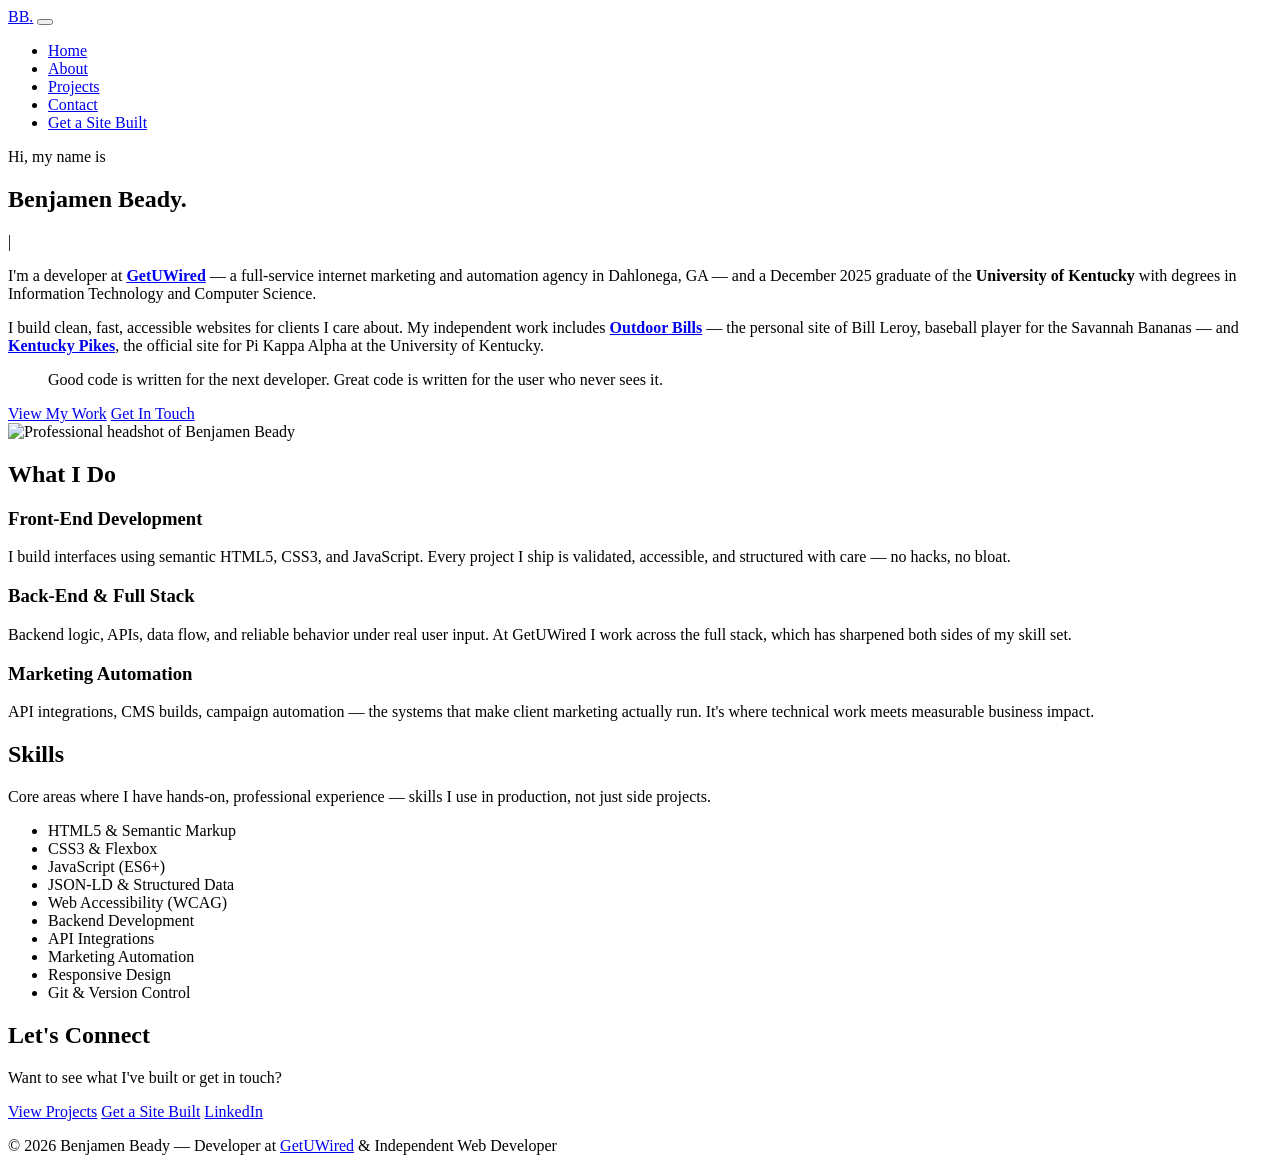
==== commit b2481a90: "Add files via upload" ====
--- a/index.html
+++ b/index.html
@@ -1,519 +1,151 @@
 <!DOCTYPE html>
 <html lang="en">
 <head>
-  <meta charset="UTF-8"/>
-  <meta name="viewport" content="width=device-width,initial-scale=1.0"/>
-  <title>Outdoor Bills — Find Joy In The Outdoors</title>
-  <meta name="description" content="Outdoor Bills — Apparel and gear for people who actually go outside. Fish On. Hunt More. Find Joy. Est. 2023."/>
-  <link rel="stylesheet" href="style.css"/>
-  <style>
-
-/* ══════════════════════════════════════════
-   HOMEPAGE HERO — full bleed, dark, cinematic
-══════════════════════════════════════════ */
-.hero {
-  height: 100vh; min-height: 700px;
-  position: relative; display: flex; align-items: flex-end;
-  overflow: hidden;
-}
-.hero-scene {
-  position: absolute; inset: 0;
-  /* Deep forest / water atmosphere */
-  background:
-    linear-gradient(180deg,
-      rgba(26,18,9,.05) 0%,
-      rgba(26,18,9,0)   20%,
-      rgba(26,40,28,.18) 55%,
-      rgba(26,18,9,.96) 100%
-    ),
-    linear-gradient(135deg,
-      #0d1a10 0%,
-      #1a2e1e 20%,
-      #243d4a 50%,
-      #1a2e1e 75%,
-      #0d1a10 100%
-    );
-}
-/* Animated light shafts / water reflections */
-.hero-light {
-  position: absolute; pointer-events: none;
-  border-radius: 50%; filter: blur(100px);
-  animation: lightDrift 16s ease-in-out infinite alternate;
-}
-.hero-light-1 { width:70vw;height:70vw;top:-20%;right:-15%;background:radial-gradient(circle,rgba(59,92,114,.4),transparent 65%);animation-duration:16s; }
-.hero-light-2 { width:45vw;height:45vw;bottom:0;left:-5%;background:radial-gradient(circle,rgba(74,103,65,.3),transparent 65%);animation-duration:20s;animation-direction:alternate-reverse; }
-.hero-light-3 { width:20vw;height:20vw;top:35%;left:45%;background:radial-gradient(circle,rgba(196,170,122,.18),transparent 65%);animation-duration:11s; }
-@keyframes lightDrift { from{transform:translate(0,0) scale(1)} to{transform:translate(25px,20px) scale(1.1)} }
-
-/* Film grain */
-.hero-grain {
-  position: absolute; inset: 0; pointer-events: none; z-index: 1; opacity: .45; mix-blend-mode: overlay;
-  background-image: url("data:image/svg+xml,%3Csvg viewBox='0 0 512 512' xmlns='http://www.w3.org/2000/svg'%3E%3Cfilter id='n'%3E%3CfeTurbulence type='fractalNoise' baseFrequency='.75' numOctaves='4' stitchTiles='stitch'/%3E%3C/filter%3E%3Crect width='100%25' height='100%25' filter='url(%23n)' opacity='.05'/%3E%3C/svg%3E");
-}
-
-/* Horizontal scan line — subtle cinematic touch */
-.hero-scan {
-  position: absolute; inset: 0; pointer-events: none; z-index: 1; opacity: .04;
-  background: repeating-linear-gradient(0deg, transparent, transparent 2px, rgba(0,0,0,1) 2px, rgba(0,0,0,1) 4px);
-}
-
-.hero-content {
-  position: relative; z-index: 3;
-  padding: 0 6vw 8rem;
-  display: grid; grid-template-columns: 1fr auto; align-items: end; gap: 2rem;
-  width: 100%;
-}
-.hero-left { max-width: 780px; }
-
-.hero-kicker {
-  display: inline-flex; align-items: center; gap: .7rem;
-  font-size: .6rem; letter-spacing: .5em; text-transform: uppercase;
-  color: #8DC8E0;
-  padding: .22rem .9rem;
-  border: 1px solid rgba(141,200,224,.22);
-  border-radius: 30px; background: rgba(59,92,114,.18);
-  backdrop-filter: blur(8px); margin-bottom: 1.5rem;
-  opacity: 0; animation: rise .8s .3s forwards;
-}
-.hero-kicker-dot { width:5px;height:5px;background:var(--sky);border-radius:50%;animation:blink 2.2s infinite; }
-@keyframes blink { 0%,100%{opacity:1}50%{opacity:.18} }
-
-.hero-h1 {
-  font-family: var(--ff-head);
-  font-size: clamp(5rem, 14vw, 15rem);
-  line-height: .84; letter-spacing: .015em;
-  color: #fff;
-  opacity: 0; animation: rise 1s .5s forwards;
-}
-.hero-h1 .kw {
-  font-family: var(--ff-serif); font-style: italic;
-  color: var(--khaki); display: block;
-  font-size: .75em; letter-spacing: .02em;
-}
-
-.hero-sub {
-  font-family: var(--ff-body); font-style: italic;
-  font-size: 1rem; color: rgba(240,235,224,.55);
-  line-height: 1.85; max-width: 400px;
-  margin: 1.8rem 0 2.8rem;
-  opacity: 0; animation: rise 1s .7s forwards;
-}
-
-.hero-actions {
-  display: flex; gap: 1rem; flex-wrap: wrap;
-  opacity: 0; animation: rise 1s .9s forwards;
-}
-
-/* Right column — vertical stats */
-.hero-right {
-  display: flex; flex-direction: column; gap: 0;
-  border-left: 1px solid rgba(255,255,255,.07);
-  opacity: 0; animation: fadeIn 1s 1.4s forwards;
-}
-.hero-stat { padding: 1.4rem 1.6rem; border-bottom: 1px solid rgba(255,255,255,.06); text-align: center; }
-.hero-stat:last-child { border-bottom: none; }
-.hero-stat-n { font-family: var(--ff-head); font-size: 2rem; letter-spacing: .04em; color: var(--khaki); display: block; line-height: 1; }
-.hero-stat-l { font-size: .52rem; letter-spacing: .28em; text-transform: uppercase; color: rgba(240,235,224,.28); margin-top: .3rem; display: block; }
-
-/* scroll cue */
-.hero-scroll {
-  position: absolute; bottom: 2.8rem; left: 50%; transform: translateX(-50%);
-  display: flex; flex-direction: column; align-items: center; gap: .5rem; z-index: 3;
-  opacity: 0; animation: fadeIn 1s 2s forwards;
-}
-.hero-scroll span { font-size: .52rem; letter-spacing: .4em; text-transform: uppercase; color: rgba(240,235,224,.28); }
-.scroll-line { width:1px;height:52px;background:linear-gradient(to bottom,var(--khaki),transparent);animation:scrollPulse 2.5s ease-in-out infinite; }
-@keyframes scrollPulse { 0%,100%{opacity:.22}50%{opacity:1} }
-
-@keyframes rise   { from{opacity:0;transform:translateY(28px)}to{opacity:1;transform:translateY(0)} }
-@keyframes fadeIn { from{opacity:0}to{opacity:1} }
-
-/* ══════════════════════════════════════════
-   INTRO STRIP — editorial big text
-══════════════════════════════════════════ */
-.intro-strip {
-  background: var(--cream);
-  padding: 7rem 6vw;
-  display: grid; grid-template-columns: 1fr 1.4fr; gap: 5rem; align-items: center;
-}
-.intro-num {
-  font-family: var(--ff-head); font-size: clamp(8rem,18vw,18rem);
-  letter-spacing: -.02em; color: rgba(59,92,114,.08);
-  line-height: 1; user-select: none;
-}
-.intro-text { }
-.intro-bar { width: 44px; height: 2.5px; background: var(--sienna); margin: 1.4rem 0; }
-.intro-body { font-family: var(--ff-body); font-size: 1rem; line-height: 1.95; color: var(--muted); margin-bottom: 1rem; }
-.intro-pull { font-family: var(--ff-serif); font-style: italic; font-size: 1.2rem; color: var(--river); border-left: 3px solid var(--sienna); padding-left: 1.3rem; line-height: 1.65; margin: 1.8rem 0; }
-
-/* ══════════════════════════════════════════
-   PILLARS — four values, dark bg, full width
-══════════════════════════════════════════ */
-.pillars-section { background: var(--earth2); padding: 7rem 6vw; }
-.pillars-header { margin-bottom: 4rem; max-width: 600px; }
-.pillars-header .ob-title { font-size: clamp(3rem,5.5vw,6rem); color: #fff; }
-.pillars-header .ob-title em { color: var(--khaki); }
-.pillars-grid { display: grid; grid-template-columns: repeat(4,1fr); gap: 2px; background: rgba(255,255,255,.04); }
-.pillar-card {
-  background: var(--earth); padding: 3rem 2rem;
-  position: relative; overflow: hidden;
-  transition: background .35s;
-  border-bottom: 2px solid transparent;
-  transition: border-color .3s, background .3s;
-}
-.pillar-card:hover { background: #1f1710; border-bottom-color: var(--sienna); }
-.pillar-card::before {
-  content: attr(data-n);
-  position: absolute; top: 1rem; right: 1.2rem;
-  font-family: var(--ff-head); font-size: 5rem; letter-spacing: -.02em;
-  color: rgba(255,255,255,.025); line-height: 1;
-}
-.pillar-icon { font-size: 2.2rem; display: block; margin-bottom: 1.2rem; }
-.pillar-title { font-family: var(--ff-head); font-size: 1.6rem; letter-spacing: .08em; color: var(--khaki); margin-bottom: .6rem; }
-.pillar-body { font-family: var(--ff-ui); font-size: .8rem; color: rgba(240,235,224,.38); line-height: 1.7; }
-
-/* ══════════════════════════════════════════
-   FIELD NOTES / STORY CARDS
-══════════════════════════════════════════ */
-.field-notes { background: var(--cream); padding: 7rem 6vw; }
-.field-grid { display: grid; grid-template-columns: 1.5fr 1fr; grid-template-rows: auto auto; gap: 4px; margin-top: 3.5rem; background: var(--border); }
-.field-card {
-  position: relative; overflow: hidden;
-  background: var(--earth2); display: block;
-  text-decoration: none;
-}
-.field-card-main { grid-row: span 2; min-height: 680px; }
-.field-card-sm { min-height: 320px; }
-.field-card-img {
-  position: absolute; inset: 0;
-  background-size: cover; background-position: center;
-  filter: saturate(.7) brightness(.62);
-  transition: transform .6s ease, filter .5s;
-}
-.field-card:hover .field-card-img { transform: scale(1.06); filter: saturate(.9) brightness(.68); }
-/* gradient placeholder backgrounds */
-.fc-bg-1 { background: linear-gradient(145deg,#0d2018,#1a3d28,#243d4a); }
-.fc-bg-2 { background: linear-gradient(145deg,#1e1208,#3d2a12,#2a1a0a); }
-.fc-bg-3 { background: linear-gradient(145deg,#0a1a22,#1a2e3a,#243040); }
-.field-card-veil { position: absolute; inset: 0; background: linear-gradient(to top,rgba(26,18,9,.95) 0%,rgba(26,18,9,.08) 55%,transparent 100%); }
-.field-card-body { position: absolute; bottom: 0; left: 0; right: 0; padding: 2rem; }
-.field-card-tag { font-size: .55rem; letter-spacing: .3em; text-transform: uppercase; color: var(--peach); display: block; margin-bottom: .4rem; }
-.field-card-title { font-family: var(--ff-head); font-size: 2.4rem; letter-spacing: .05em; color: #fff; line-height: .92; margin-bottom: .5rem; transition: color .2s; }
-.field-card:hover .field-card-title { color: var(--khaki); }
-.field-card-sub { font-family: var(--ff-body); font-style: italic; font-size: .78rem; color: rgba(240,235,224,.5); line-height: 1.5; margin-bottom: 1rem; }
-.field-card-arrow { font-size: .6rem; letter-spacing: .2em; text-transform: uppercase; color: var(--khaki); transition: letter-spacing .2s; }
-.field-card:hover .field-card-arrow { letter-spacing: .28em; }
-
-/* ══════════════════════════════════════════
-   YOUTUBE STRIP — raw wilderness cinematic
-══════════════════════════════════════════ */
-.yt-section {
-  position: relative;
-  background: var(--earth);
-  padding: 9rem 6vw;
-  overflow: hidden;
-  min-height: 55vh;
-  display: flex; align-items: center;
-}
-.yt-bg-glow {
-  position: absolute; inset: 0; pointer-events: none;
-  background:
-    radial-gradient(ellipse at 50% -10%, rgba(59,92,114,.45) 0%, transparent 60%),
-    radial-gradient(ellipse at 50% 110%, rgba(74,103,65,.22) 0%, transparent 55%);
-}
-.yt-inner { position: relative; z-index: 1; max-width: 700px; }
-.yt-title { font-family: var(--ff-head); font-size: clamp(3.5rem,8vw,9rem); line-height: .86; letter-spacing: .02em; color: #fff; margin: .6rem 0 .8rem; }
-.yt-title em { font-family: var(--ff-serif); font-style: italic; color: var(--khaki); display: block; }
-.yt-sub { font-family: var(--ff-body); font-style: italic; font-size: .95rem; color: rgba(240,235,224,.48); line-height: 1.9; margin-bottom: 2.5rem; max-width: 480px; }
-.yt-btn { display: inline-flex; align-items: center; gap: .65rem; padding: 1rem 2.5rem; background: #FF0000; color: #fff; font-size: .72rem; font-weight: 600; letter-spacing: .18em; text-transform: uppercase; border-radius: 2px; transition: background .2s, transform .25s, box-shadow .25s; }
-.yt-btn:hover { background: #cc0000; transform: translateY(-3px); box-shadow: 0 12px 40px rgba(255,0,0,.28); }
-
-/* ══════════════════════════════════════════
-   NEWSLETTER — moss earth
-══════════════════════════════════════════ */
-.nl-section { background: var(--moss); padding: 5.5rem 6vw; display: flex; align-items: center; justify-content: space-between; gap: 4rem; flex-wrap: wrap; }
-.nl-heading { font-family: var(--ff-head); font-size: clamp(2rem,4.5vw,4rem); line-height: .92; color: #fff; }
-.nl-heading em { font-family: var(--ff-serif); font-style: italic; color: var(--khaki); }
-.nl-sub { font-family: var(--ff-body); font-style: italic; font-size: .88rem; color: rgba(240,235,224,.55); margin-top: .5rem; }
-.nl-form { display: flex; max-width: 460px; width: 100%; }
-.nl-input { flex:1; padding: .95rem 1.3rem; background: rgba(255,255,255,.1); border: 1px solid rgba(255,255,255,.18); border-right: none; color: #fff; font-family: var(--ff-ui); font-size: .88rem; outline: none; transition: border-color .2s; }
-.nl-input::placeholder { color: rgba(240,235,224,.32); }
-.nl-input:focus { border-color: var(--khaki); }
-.nl-btn { padding: .95rem 1.6rem; background: var(--sienna); border: none; color: #fff; font-size: .7rem; font-weight: 600; letter-spacing: .15em; text-transform: uppercase; white-space: nowrap; transition: background .2s; }
-.nl-btn:hover { background: #9a4e1e; }
-
-/* ══════════════════════════════════════════
-   RESPONSIVE
-══════════════════════════════════════════ */
-@media (max-width:1000px) {
-  .hero-content { grid-template-columns: 1fr; }
-  .hero-right { display: none; }
-  .pillars-grid { grid-template-columns: repeat(2,1fr); }
-  .field-grid { grid-template-columns: 1fr; }
-  .field-card-main { min-height: 420px; grid-row: auto; }
-  .intro-strip { grid-template-columns: 1fr; gap: 2rem; padding: 5rem 1.5rem; }
-  .intro-num { font-size: 8rem; }
-}
-@media (max-width:700px) {
-  .hero-h1 { font-size: clamp(4rem,16vw,7rem); }
-  .hero-content { padding: 0 1.5rem 6rem; }
-  .pillars-grid { grid-template-columns: 1fr; }
-  .pillars-section, .field-notes, .yt-section { padding: 5rem 1.5rem; }
-  .nl-section { flex-direction: column; padding: 4.5rem 1.5rem; }
-  .nl-form { max-width: 100%; }
-}
-  </style>
+  <meta charset="UTF-8">
+  <meta name="viewport" content="width=device-width, initial-scale=1.0">
+  <meta name="description" content="Benjamen Beady — Web Developer & Software Developer at GetUWired. IT &amp; CS graduate, University of Kentucky.">
+  <meta name="author" content="Benjamen Beady">
+  <title>Home | Benjamen Beady</title>
+  <link rel="stylesheet" href="css/styles.css">
+  <script type="application/ld+json">
+  {
+    "@context": "https://schema.org",
+    "@type": "ProfilePage",
+    "name": "Benjamen Beady — Web Developer",
+    "description": "Personal portfolio of Benjamen Beady, Web Developer at GetUWired in Dahlonega, GA.",
+    "mainEntity": {
+      "@type": "Person",
+      "name": "Benjamen Beady",
+      "jobTitle": "Developer",
+      "image": "https://raw.githubusercontent.com/BenBeady/web_project_2026/refs/heads/main/1761798794491.jfif",
+      "worksFor": {
+        "@type": "Organization",
+        "name": "GetUWired",
+        "url": "https://getuwired.com",
+        "address": {
+          "@type": "PostalAddress",
+          "addressLocality": "Dahlonega",
+          "addressRegion": "GA",
+          "addressCountry": "US"
+        }
+      },
+      "sameAs": ["https://www.linkedin.com/in/benjamenbeady"],
+      "knowsAbout": ["HTML5","CSS3","JavaScript","Flexbox","JSON-LD","Web Accessibility","Full Stack Development","Backend Development"]
+    }
+  }
+  </script>
 </head>
 <body>
 
-<div id="ob-cursor"></div>
-<div id="ob-ring"></div>
+<header>
+  <div class="header-inner">
+    <a href="index.html" class="site-logo">BB<span class="logo-dot">.</span></a>
+    <button class="nav-toggle" aria-label="Toggle navigation" aria-expanded="false">
+      <span></span><span></span><span></span>
+    </button>
+    <nav aria-label="Site navigation">
+      <ul>
+        <li><a href="index.html">Home</a></li>
+        <li><a href="about.html">About</a></li>
+        <li><a href="projects.html">Projects</a></li>
+        <li><a href="contact.html">Contact</a></li>
+        <li><a href="get-a-site.html" class="nav-cta">Get a Site Built</a></li>
+      </ul>
+    </nav>
+  </div>
+</header>
 
-<!-- MOBILE DRAWER -->
-<div class="ob-drawer" id="ob-drawer">
-  <button class="ob-drawer-close" onclick="closeDrawer()">&#x2715;</button>
-  <a href="index.html"    onclick="closeDrawer()">Home</a>
-  <a href="shop.html"     onclick="closeDrawer()">Shop</a>
-  <a href="about.html"    onclick="closeDrawer()">About</a>
-  <a href="youtube.html"  onclick="closeDrawer()">YouTube</a>
-  <a href="sandlot.html"  onclick="closeDrawer()">Sandlot</a>
-  <a href="contact.html"  onclick="closeDrawer()">Contact</a>
-</div>
+<main>
 
-<!-- NAV -->
-<nav class="ob-nav">
-  <a href="index.html" class="ob-nav-logo">Outdoor Bills</a>
-  <div class="ob-nav-links">
-    <a href="index.html">Home</a>
-    <a href="shop.html">Shop</a>
-    <a href="about.html">About</a>
-    <a href="youtube.html">YouTube</a>
-    <a href="sandlot.html">Sandlot Revival</a>
-    <a href="contact.html">Contact</a>
-  </div>
-  <a href="shop.html" class="ob-nav-cta">Shop Now</a>
-  <button class="ob-nav-burger" onclick="openDrawer()"><span></span><span></span><span></span></button>
-</nav>
+  <!-- ── HERO ─────────────────────────────────────────────── -->
+  <section class="hero">
+    <div class="hero-inner">
 
-<!-- ══ HERO ══ -->
-<section class="hero">
-  <div class="hero-scene"></div>
-  <div class="hero-light hero-light-1"></div>
-  <div class="hero-light hero-light-2"></div>
-  <div class="hero-light hero-light-3"></div>
-  <div class="hero-grain"></div>
-  <div class="hero-scan"></div>
+      <div>
+        <span class="hero-greeting">Hi, my name is</span>
+        <h1>Benjamen Beady.</h1>
+        <p class="hero-sub"><span class="typed-text"></span><span class="cursor">|</span></p>
 
-  <div class="hero-content">
-    <div class="hero-left">
-      <div class="hero-kicker">
-        <span class="hero-kicker-dot"></span>
-        Est. 2023 &nbsp;&#8231;&nbsp; Middle Georgia
+        <div class="hero-body">
+          <p>I'm a developer at <strong><a href="https://getuwired.com" target="_blank" rel="noopener noreferrer">GetUWired</a></strong> — a full-service internet marketing and automation agency in Dahlonega, GA — and a December 2025 graduate of the <strong>University of Kentucky</strong> with degrees in Information Technology and Computer Science.</p>
+          <p>I build clean, fast, accessible websites for clients I care about. My independent work includes <strong><a href="https://outdoorbills.co" target="_blank" rel="noopener noreferrer">Outdoor Bills</a></strong> — the personal site of Bill Leroy, baseball player for the Savannah Bananas — and <strong><a href="https://kentuckypikes.com" target="_blank" rel="noopener noreferrer">Kentucky Pikes</a></strong>, the official site for Pi Kappa Alpha at the University of Kentucky.</p>
+
+          <blockquote>
+            <p>Good code is written for the next developer. Great code is written for the user who never sees it.</p>
+          </blockquote>
+
+          <div class="hero-cta">
+            <a href="projects.html" class="btn btn-primary">View My Work</a>
+            <a href="contact.html" class="btn btn-outline">Get In Touch</a>
+          </div>
+        </div>
       </div>
-      <h1 class="hero-h1">
-        OUTDOOR<br/>
-        <span class="kw">Bills.</span>
-      </h1>
-      <p class="hero-sub">Finding Joy In The Outdoors — on the water, in the field, and around the world.</p>
-      <div class="hero-actions">
-        <a href="shop.html" class="btn-solid">
-          Shop the Collection
-          <svg width="13" height="13" viewBox="0 0 24 24" fill="none" stroke="currentColor" stroke-width="2.5"><path d="M5 12h14M12 5l7 7-7 7"/></svg>
-        </a>
-        <a href="about.html" class="btn-outline">Our Story</a>
+
+      <div class="hero-photo-wrap">
+        <img
+          class="hero-photo"
+          src="https://raw.githubusercontent.com/BenBeady/web_project_2026/refs/heads/main/1761798794491.jfif"
+          alt="Professional headshot of Benjamen Beady"
+        >
+      </div>
+
+    </div>
+  </section>
+
+  <!-- ── WHAT I DO ─────────────────────────────────────────── -->
+  <section class="reveal">
+    <h2>What I Do</h2>
+    <div class="skill-grid stagger">
+      <div class="skill-card">
+        <h3>Front-End Development</h3>
+        <p>I build interfaces using semantic HTML5, CSS3, and JavaScript. Every project I ship is validated, accessible, and structured with care — no hacks, no bloat.</p>
+      </div>
+      <div class="skill-card">
+        <h3>Back-End &amp; Full Stack</h3>
+        <p>Backend logic, APIs, data flow, and reliable behavior under real user input. At GetUWired I work across the full stack, which has sharpened both sides of my skill set.</p>
+      </div>
+      <div class="skill-card">
+        <h3>Marketing Automation</h3>
+        <p>API integrations, CMS builds, campaign automation — the systems that make client marketing actually run. It's where technical work meets measurable business impact.</p>
       </div>
     </div>
-    <div class="hero-right">
-      <div class="hero-stat"><span class="hero-stat-n">2023</span><span class="hero-stat-l">Est.</span></div>
-      <div class="hero-stat"><span class="hero-stat-n">&#8734;</span><span class="hero-stat-l">Adventures</span></div>
-      <div class="hero-stat"><span class="hero-stat-n">100%</span><span class="hero-stat-l">Outdoors</span></div>
+  </section>
+
+  <!-- ── SKILLS ─────────────────────────────────────────────── -->
+  <section id="skills" class="reveal">
+    <h2>Skills</h2>
+    <p>Core areas where I have hands-on, professional experience — skills I use in production, not just side projects.</p>
+    <ul class="skills-list stagger">
+      <li>HTML5 &amp; Semantic Markup</li>
+      <li>CSS3 &amp; Flexbox</li>
+      <li>JavaScript (ES6+)</li>
+      <li>JSON-LD &amp; Structured Data</li>
+      <li>Web Accessibility (WCAG)</li>
+      <li>Backend Development</li>
+      <li>API Integrations</li>
+      <li>Marketing Automation</li>
+      <li>Responsive Design</li>
+      <li>Git &amp; Version Control</li>
+    </ul>
+  </section>
+
+  <!-- ── CONNECT ────────────────────────────────────────────── -->
+  <section class="reveal">
+    <h2>Let's Connect</h2>
+    <p>Want to see what I've built or get in touch?</p>
+    <div class="hero-cta">
+      <a href="projects.html" class="btn btn-primary">View Projects</a>
+      <a href="get-a-site.html" class="btn btn-outline">Get a Site Built</a>
+      <a href="https://www.linkedin.com/in/benjamenbeady" class="btn btn-outline" target="_blank" rel="noopener noreferrer">LinkedIn</a>
     </div>
-  </div>
+  </section>
 
-  <div class="hero-scroll">
-    <div class="scroll-line"></div>
-    <span>Scroll</span>
-  </div>
-</section>
+</main>
 
-<!-- MARQUEE -->
-<div class="ob-marquee">
-  <div class="ob-marquee-track">
-    <span>Find Joy</span><span class="ob-marquee-gem">&#9670;</span>
-    <span>Get Outdoors</span><span class="ob-marquee-gem">&#9670;</span>
-    <span>Fish On</span><span class="ob-marquee-gem">&#9670;</span>
-    <span>Hunt More</span><span class="ob-marquee-gem">&#9670;</span>
-    <span>Around The World</span><span class="ob-marquee-gem">&#9670;</span>
-    <span>Est. 2023</span><span class="ob-marquee-gem">&#9670;</span>
-    <span>Find Joy</span><span class="ob-marquee-gem">&#9670;</span>
-    <span>Get Outdoors</span><span class="ob-marquee-gem">&#9670;</span>
-    <span>Fish On</span><span class="ob-marquee-gem">&#9670;</span>
-    <span>Hunt More</span><span class="ob-marquee-gem">&#9670;</span>
-    <span>Around The World</span><span class="ob-marquee-gem">&#9670;</span>
-    <span>Est. 2023</span><span class="ob-marquee-gem">&#9670;</span>
-  </div>
-</div>
+<footer>
+  <p>&copy; 2026 Benjamen Beady &mdash; Developer at <a href="https://getuwired.com" target="_blank" rel="noopener noreferrer">GetUWired</a> &amp; Independent Web Developer</p>
+</footer>
 
-<!-- ══ INTRO ══ -->
-<section class="intro-strip">
-  <div class="intro-num ob-reveal">01</div>
-  <div class="intro-text ob-reveal d2">
-    <span class="ob-eyebrow">What We Are</span>
-    <h2 class="ob-title" style="font-size:clamp(2.5rem,4vw,4.5rem);color:var(--text);">More Than <em style="color:var(--river);">A Brand</em></h2>
-    <div class="intro-bar"></div>
-    <div class="intro-pull">"The outdoors became more than a hobby — it became a way of life."</div>
-    <p class="intro-body">I grew up fishing and hunting in the woods and waters of Middle Georgia, where going outside is where I feel most connected to what truly matters.</p>
-    <p class="intro-body">Outdoor Bills started as a way to share that love with others — people who feel most alive when they are on the water, in the woods, or chasing adventure around the world.</p>
-    <div style="margin-top:2rem;display:flex;gap:1rem;flex-wrap:wrap;">
-      <a href="about.html" class="btn-solid">Read Our Story <svg width="13" height="13" viewBox="0 0 24 24" fill="none" stroke="currentColor" stroke-width="2.5"><path d="M5 12h14M12 5l7 7-7 7"/></svg></a>
-    </div>
-  </div>
-</section>
-
-<!-- ══ PILLARS ══ -->
-<section class="pillars-section">
-  <div class="pillars-header ob-reveal">
-    <span class="ob-eyebrow khaki">How We Live</span>
-    <h2 class="ob-title" style="font-size:clamp(3rem,5.5vw,6rem);color:#fff;">The Four <em>Pursuits</em></h2>
-  </div>
-  <div class="pillars-grid">
-    <div class="pillar-card ob-reveal d1" data-n="01">
-      <span class="pillar-icon">&#127920;</span>
-      <div class="pillar-title">Fish On</div>
-      <p class="pillar-body">On the water from first light. Chasing the catch wherever it takes us — from Middle Georgia to the ends of the earth.</p>
-    </div>
-    <div class="pillar-card ob-reveal d2" data-n="02">
-      <span class="pillar-icon">&#129420;</span>
-      <div class="pillar-title">Hunt More</div>
-      <p class="pillar-body">In the field at dawn. Patience, tradition, and the thrill of the wild. Some things never get old.</p>
-    </div>
-    <div class="pillar-card ob-reveal d3" data-n="03">
-      <span class="pillar-icon">&#127807;</span>
-      <div class="pillar-title">Get Outdoors</div>
-      <p class="pillar-body">Any trail, any terrain, any weather. Life is better outside — get out there and go find it.</p>
-    </div>
-    <div class="pillar-card ob-reveal d4" data-n="04">
-      <span class="pillar-icon">&#128591;</span>
-      <div class="pillar-title">Find Joy</div>
-      <p class="pillar-body">Faith, community, and the outdoors. That is what Outdoor Bills is all about. That is why we are here.</p>
-    </div>
-  </div>
-</section>
-
-<!-- ══ FIELD NOTES / CATEGORY CARDS ══ -->
-<section class="field-notes">
-  <div class="ob-reveal">
-    <span class="ob-eyebrow">The Shop</span>
-    <h2 class="ob-title" style="font-size:clamp(2.8rem,5vw,5.5rem);color:var(--text);">Gear Built For <em style="color:var(--river);">The Field</em></h2>
-  </div>
-  <div class="field-grid">
-    <a href="shop.html" class="field-card field-card-main ob-reveal-l">
-      <div class="field-card-img fc-bg-1"></div>
-      <div class="field-card-veil"></div>
-      <div class="field-card-body">
-        <span class="field-card-tag">Collection &#8231; New Arrival</span>
-        <div class="field-card-title">Hats &amp; Caps</div>
-        <p class="field-card-sub">Classic OB snapbacks and field caps built for the water and the woods.</p>
-        <span class="field-card-arrow">Shop Now &#8594;</span>
-      </div>
-    </a>
-    <a href="shop.html" class="field-card field-card-sm ob-reveal-r d1">
-      <div class="field-card-img fc-bg-2"></div>
-      <div class="field-card-veil"></div>
-      <div class="field-card-body">
-        <span class="field-card-tag">Collection</span>
-        <div class="field-card-title">Apparel</div>
-        <p class="field-card-sub">Tees, hoodies, and layers made for the field.</p>
-        <span class="field-card-arrow">Shop Now &#8594;</span>
-      </div>
-    </a>
-    <a href="shop.html" class="field-card field-card-sm ob-reveal-r d2">
-      <div class="field-card-img fc-bg-3"></div>
-      <div class="field-card-veil"></div>
-      <div class="field-card-body">
-        <span class="field-card-tag">Collection</span>
-        <div class="field-card-title">Accessories</div>
-        <p class="field-card-sub">Stickers, patches, and everything else.</p>
-        <span class="field-card-arrow">Shop Now &#8594;</span>
-      </div>
-    </a>
-  </div>
-</section>
-
-<!-- ══ YOUTUBE ══ -->
-<section class="yt-section">
-  <div class="yt-bg-glow"></div>
-  <div class="yt-inner">
-    <span class="ob-eyebrow light ob-reveal">Watch &amp; Subscribe</span>
-    <h2 class="yt-title ob-reveal d1">On The<br/><em>Channel</em></h2>
-    <p class="yt-sub ob-reveal d2">Fishing, hunting, and outdoor adventures from around the world. Follow along with Bill Leroy on YouTube and never miss a trip.</p>
-    <a href="youtube.html" class="yt-btn ob-reveal d3">
-      <svg viewBox="0 0 24 24" width="18" height="18" fill="white"><path d="M23.498 6.186a3.016 3.016 0 0 0-2.122-2.136C19.505 3.545 12 3.545 12 3.545s-7.505 0-9.377.505A3.017 3.017 0 0 0 .502 6.186C0 8.07 0 12 0 12s0 3.93.502 5.814a3.016 3.016 0 0 0 2.122 2.136c1.871.505 9.376.505 9.376.505s7.505 0 9.377-.505a3.015 3.015 0 0 0 2.122-2.136C24 15.93 24 12 24 12s0-3.93-.502-5.814zM9.545 15.568V8.432L15.818 12l-6.273 3.568z"/></svg>
-      Watch on YouTube
-    </a>
-  </div>
-</section>
-
-<!-- ══ NEWSLETTER ══ -->
-<section class="nl-section">
-  <div class="ob-reveal">
-    <span class="ob-eyebrow" style="color:rgba(196,170,122,.8);">Stay In Touch</span>
-    <h2 class="nl-heading">Sign Up For <em>Updates</em></h2>
-    <p class="nl-sub">New drops, adventures, and stories from the field.</p>
-  </div>
-  <div class="ob-reveal d2">
-    <form class="nl-form" onsubmit="this.innerHTML='<p style=\'color:rgba(240,235,224,.7);font-style:italic;font-family:var(--ff-body);font-size:.88rem;\'>You are in. Talk soon.</p>';return false;">
-      <input class="nl-input" type="email" placeholder="Enter your email" required/>
-      <button class="nl-btn" type="submit">Subscribe</button>
-    </form>
-  </div>
-</section>
-
-<!-- FOOTER -->
-<div class="ob-footer-wrap">
-  <footer class="ob-footer">
-    <div class="ob-footer-grid">
-      <div>
-        <a href="index.html" class="ob-footer-logo">Outdoor Bills</a>
-        <p class="ob-footer-tag">For your next adventure.</p>
-        <div class="ob-footer-soc">
-          <a href="https://instagram.com/outdoorbills" target="_blank">IG</a>
-          <a href="https://www.youtube.com/@bill_leroy" target="_blank">YT</a>
-          <a href="https://tiktok.com/@outdoorbills" target="_blank">TK</a>
-        </div>
-      </div>
-      <div class="ob-footer-col">
-        <h5>Shop</h5>
-        <ul>
-          <li><a href="shop.html">All Products</a></li>
-          <li><a href="shop.html">Hats &amp; Caps</a></li>
-          <li><a href="shop.html">Apparel</a></li>
-        </ul>
-      </div>
-      <div class="ob-footer-col">
-        <h5>About</h5>
-        <ul>
-          <li><a href="about.html">Our Story</a></li>
-          <li><a href="youtube.html">YouTube</a></li>
-          <li><a href="sandlot.html">Sandlot Revival</a></li>
-        </ul>
-      </div>
-      <div class="ob-footer-col">
-        <h5>Connect</h5>
-        <ul>
-          <li><a href="https://instagram.com/outdoorbills" target="_blank">Instagram</a></li>
-          <li><a href="contact.html">Contact Us</a></li>
-          <li><a href="https://www.youtube.com/@bill_leroy" target="_blank">YouTube</a></li>
-        </ul>
-      </div>
-    </div>
-    <div class="ob-footer-bottom">
-      <span>&copy; <span class="ob-year"></span> Outdoor Bills. All rights reserved.</span>
-      <span>Finding Joy In The Outdoors</span>
-    </div>
-  </footer>
-</div>
-
-<script src="main.js"></script>
+<script src="js/main.js" defer></script>
 </body>
 </html>
